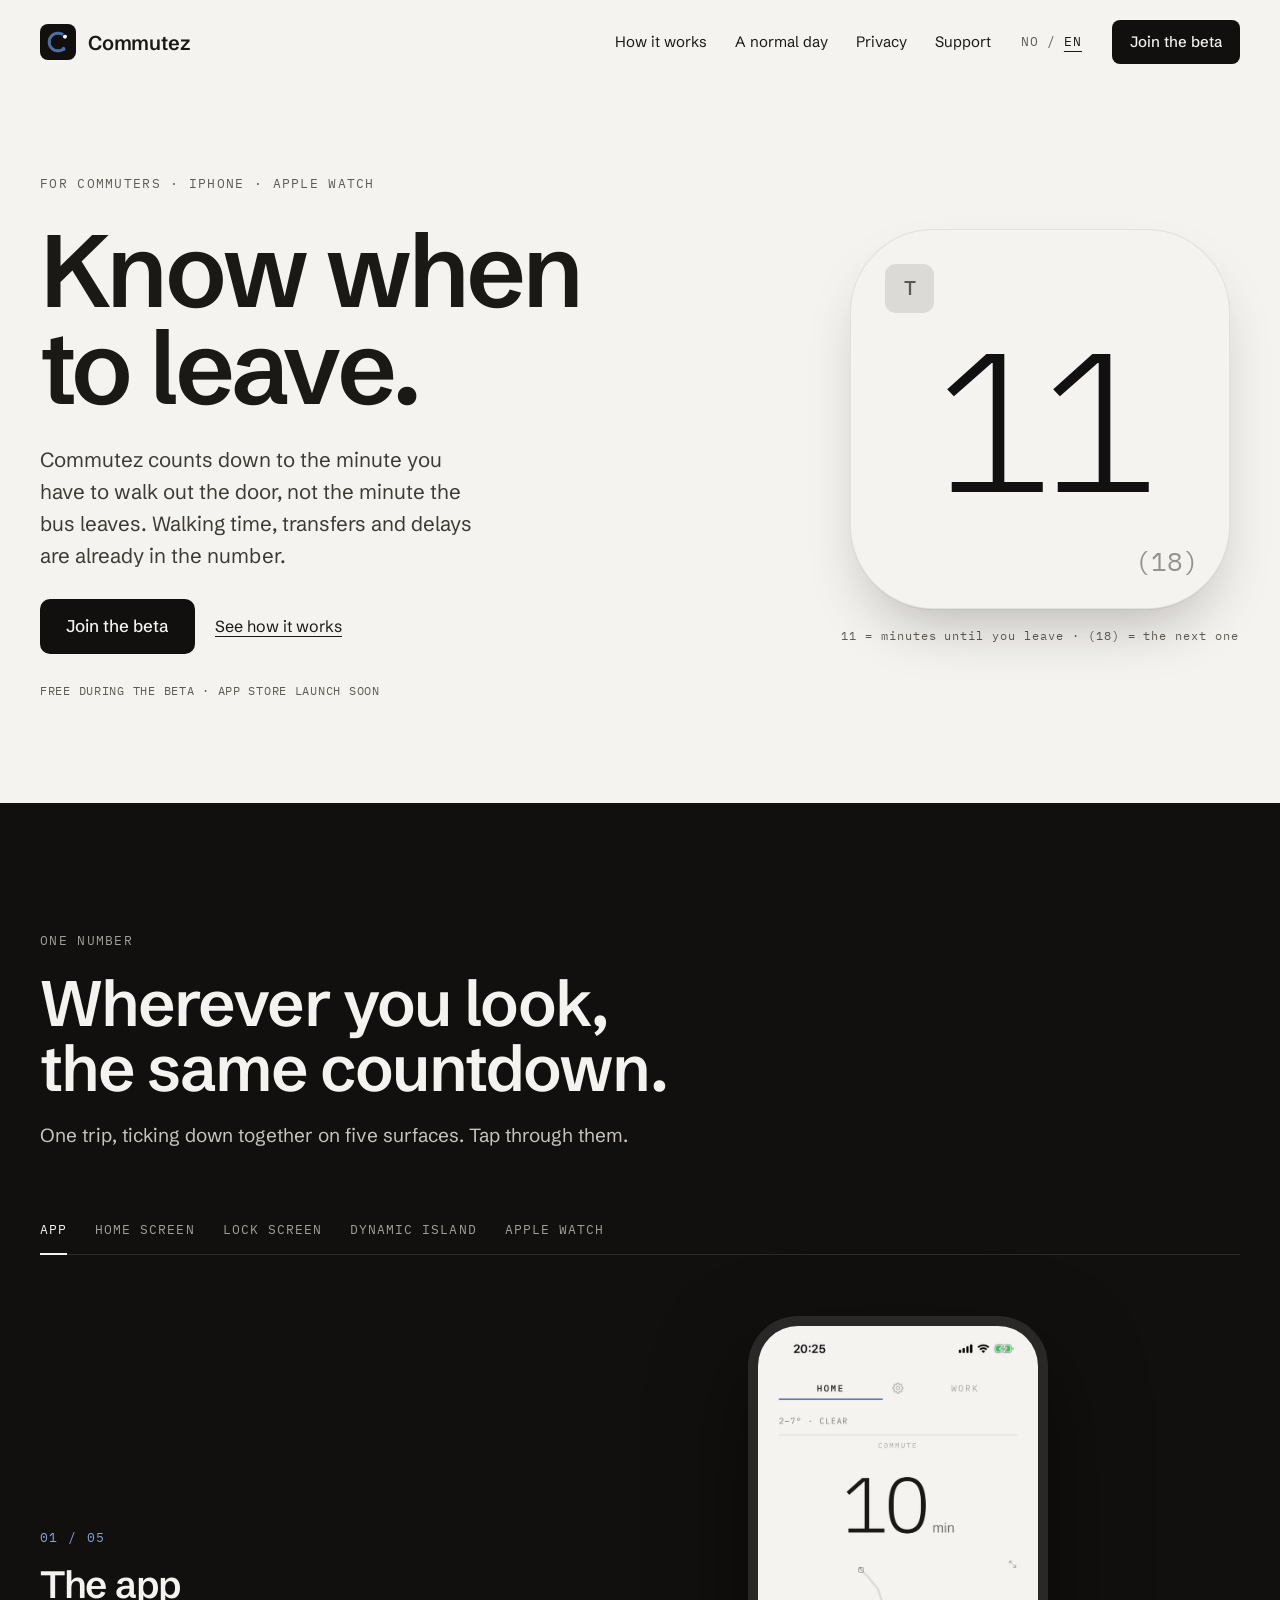
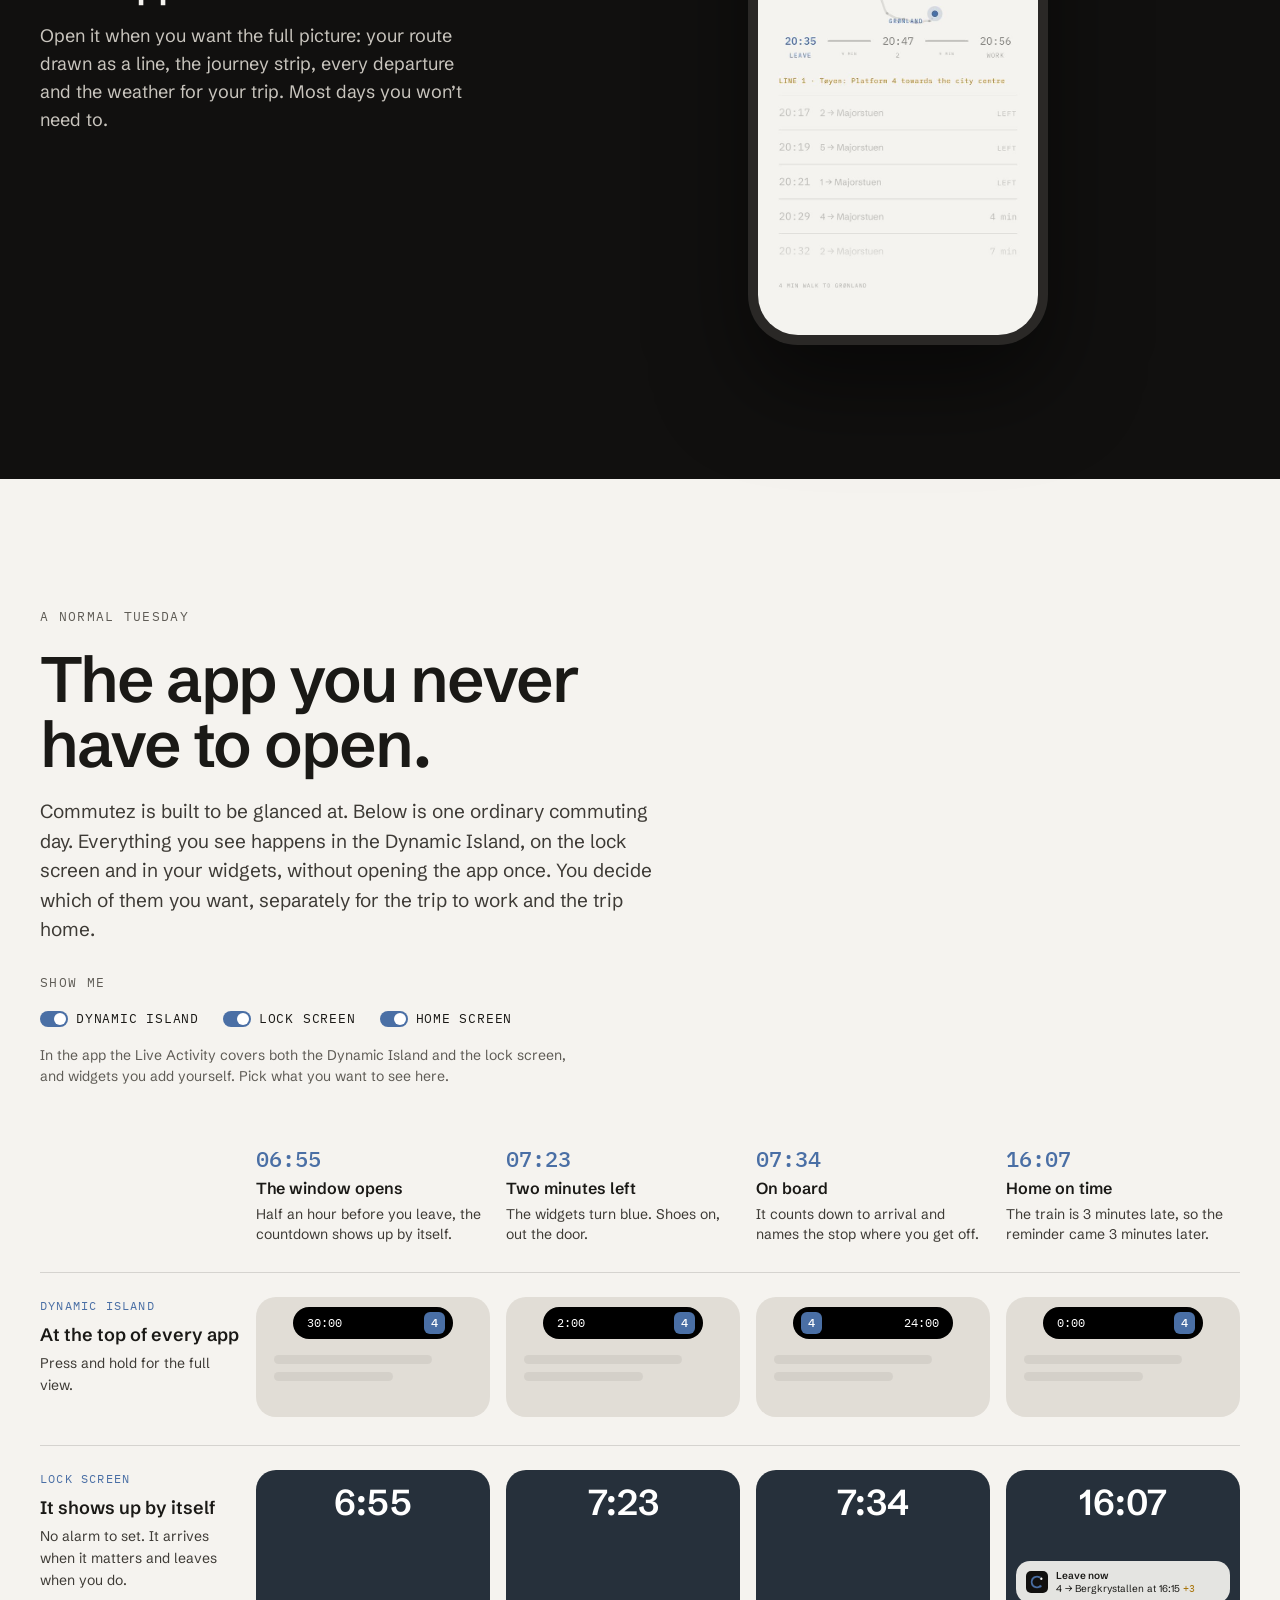
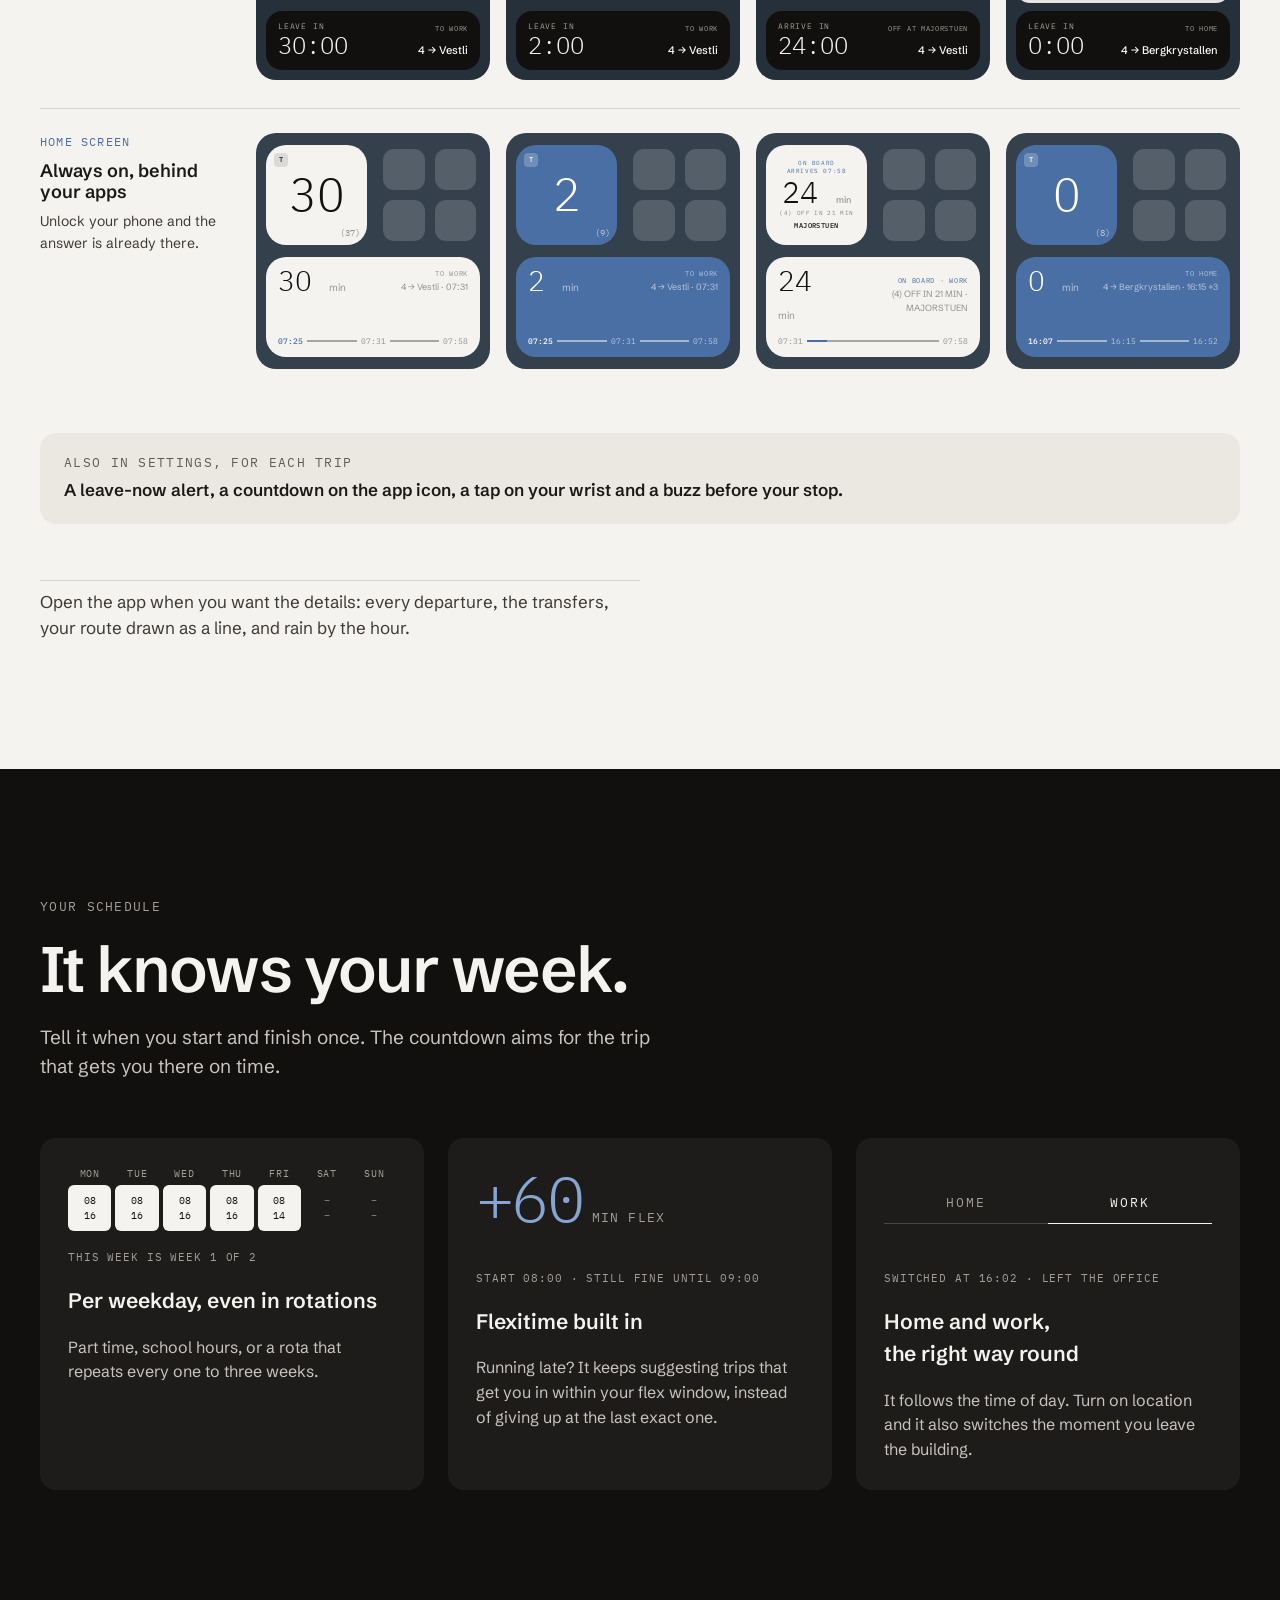
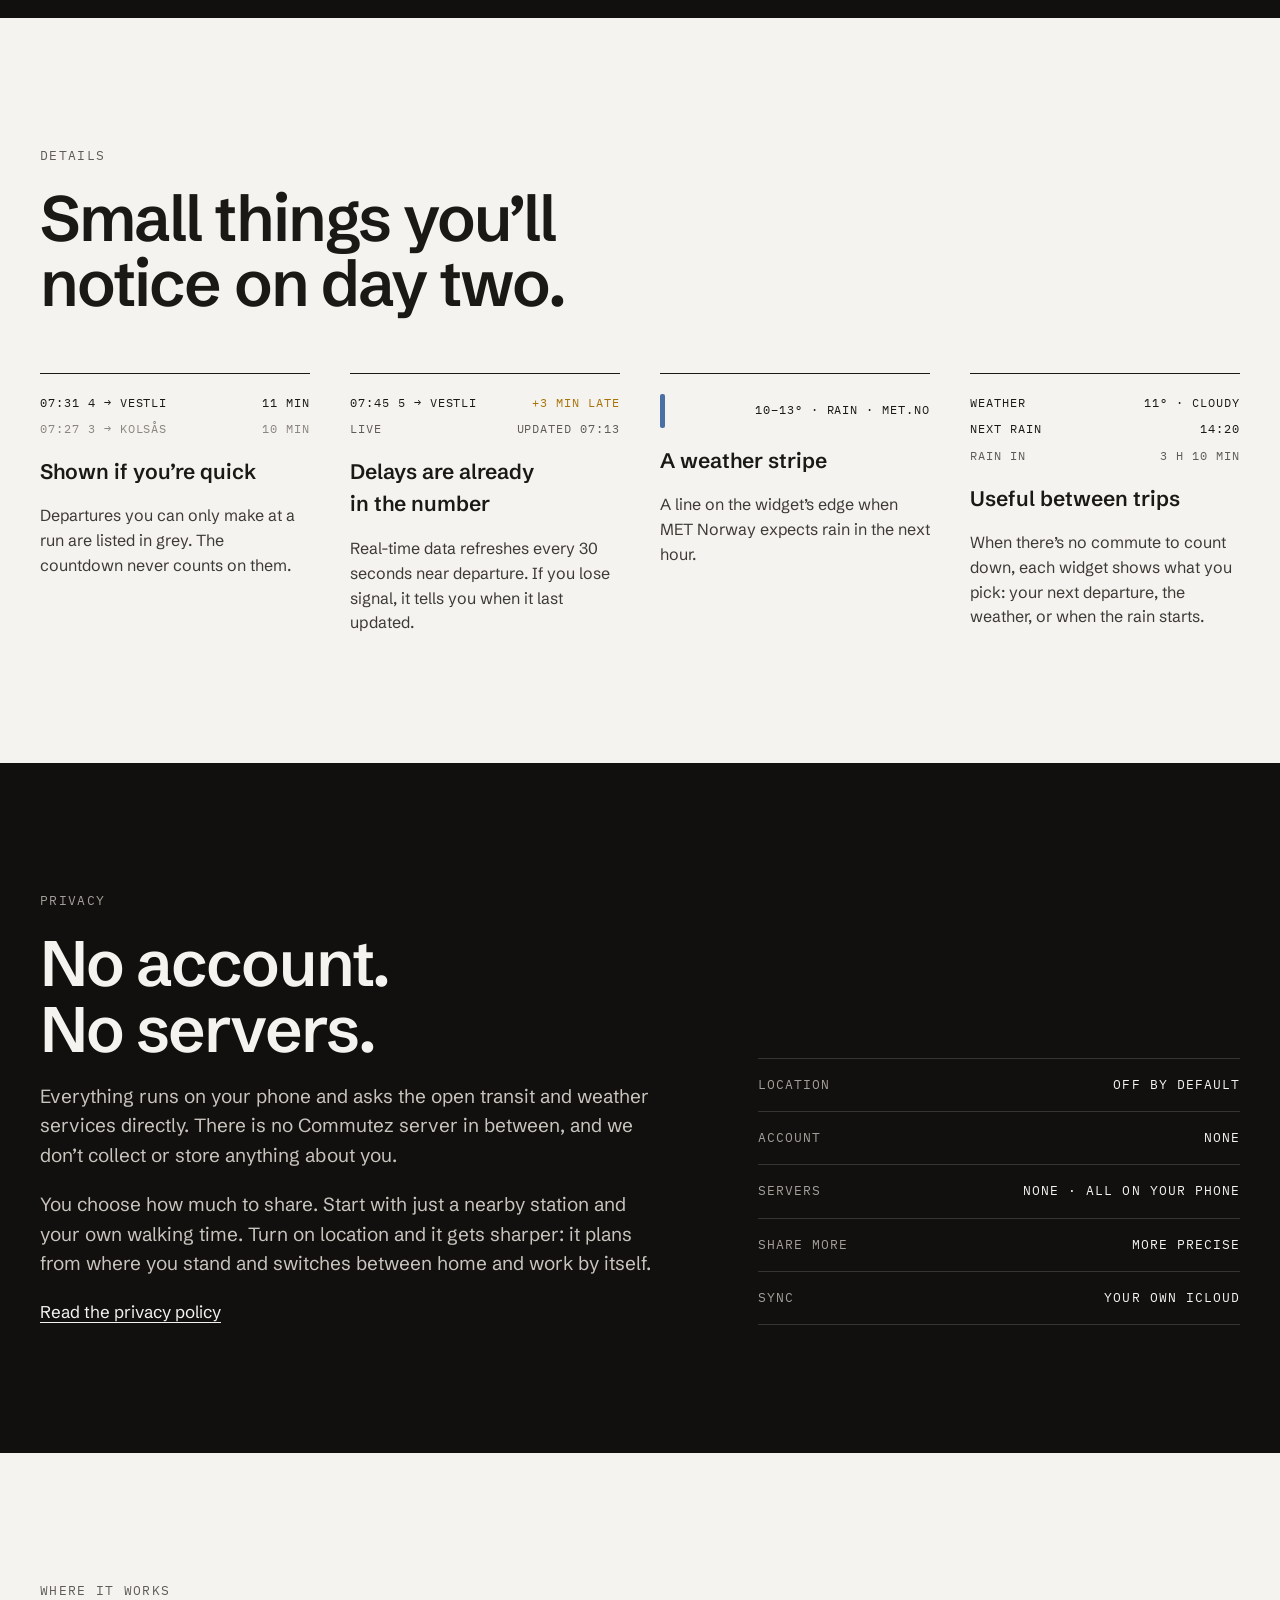
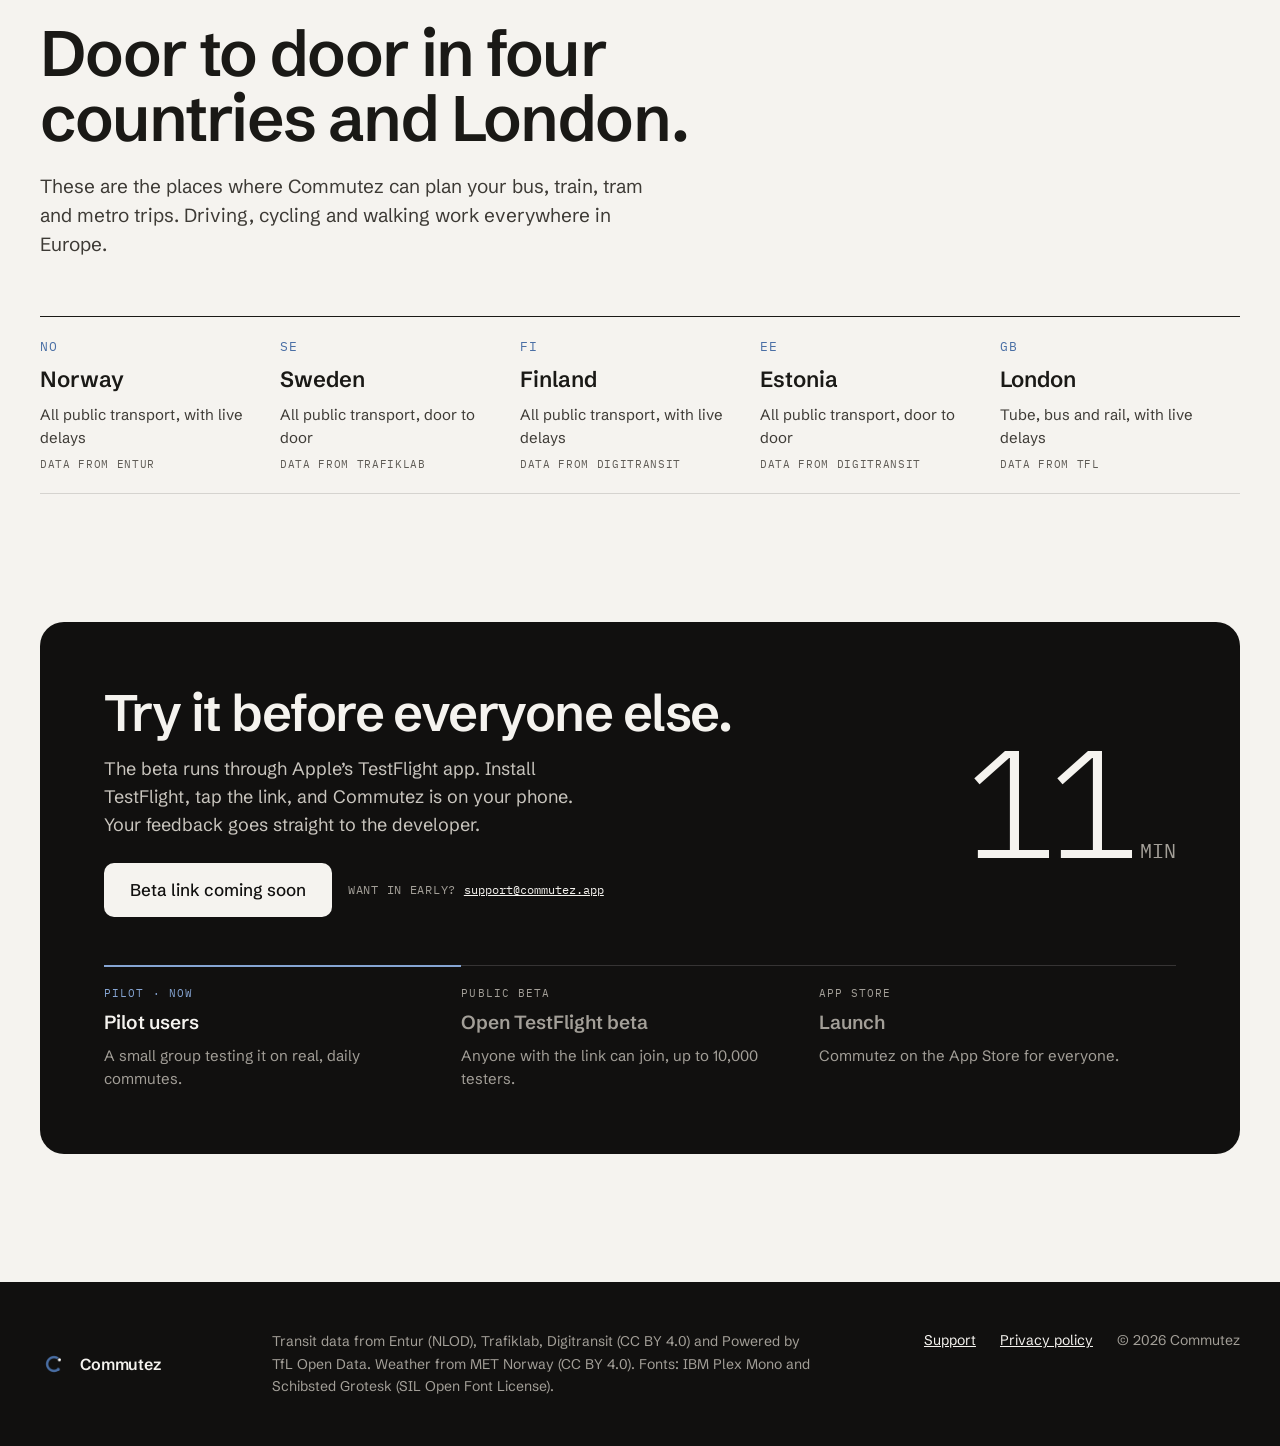
==== index.html @ 70ad3870 "Phone: chapters 4-8 one screen each; steady 'One number' heading 'One number' and 'A normal Tuesday'" ====
<!doctype html>
<html lang="en">
<head>
  <meta charset="utf-8">
  <meta name="viewport" content="width=device-width, initial-scale=1, viewport-fit=cover">
  <title>Commutez — know when to leave</title>
  <meta name="description" content="Commutez counts down to the minute you have to walk out the door, not the minute the bus leaves. Widgets, Live Activities and Apple Watch, mostly without opening the app.">
  <link rel="canonical" href="https://commutez.app/">
  <link rel="alternate" hreflang="en" href="https://commutez.app/">
  <link rel="alternate" hreflang="nb" href="https://commutez.app/no/">
  <link rel="alternate" hreflang="x-default" href="https://commutez.app/">
  <link rel="icon" href="/assets/favicon.png">
  <link rel="apple-touch-icon" href="/assets/apple-touch-icon.png">
  <meta property="og:title" content="Commutez">
  <meta property="og:description" content="Know when to leave. A door-to-door commute countdown for iPhone and Apple Watch.">
  <meta property="og:image" content="https://commutez.app/assets/og-image.png">
  <meta property="og:url" content="https://commutez.app/">
  <meta name="theme-color" content="#f5f3ef">
  <link rel="preload" href="/assets/fonts/IBMPlexMono-Light.ttf" as="font" type="font/ttf" crossorigin>
  <link rel="preload" href="/assets/fonts/SchibstedGrotesk.ttf" as="font" type="font/ttf" crossorigin>
  <link rel="stylesheet" href="/assets/home.css?v=11">
</head>
<body>

<header class="top">
  <div class="row">
    <a class="brand" href="/"><img src="/assets/icon-256.png" alt="">Commutez</a>
    <nav class="nav" aria-label="Main">
      <a class="hide-sm" href="#how">How it works</a>
      <a class="hide-sm" href="#day">A normal day</a>
      <a href="#privacy">Privacy</a>
      <a href="/support/">Support</a>
      <span class="lang" aria-label="Language"><a href="/no/" lang="nb" hreflang="nb">NO</a><span aria-hidden="true">/</span><a href="/" aria-current="page" lang="en">EN</a></span>
      <a class="btn small" href="#get">Join the beta</a>
    </nav>
  </div>
</header>

<main>

<!-- ============ HERO ============ -->
<section class="hero" id="top">
  <div class="inner">
    <div class="hero-copy">
      <p class="eyebrow">For commuters · iPhone · Apple Watch</p>
      <h1>Know when to leave.</h1>
      <p class="lede"><span class="t-long">Commutez counts down to the minute you have to walk out the door, not the minute the bus leaves. Walking time, transfers and delays are already in the number.</span><span class="t-short">Counts down to when you must walk out the door. Walking, transfers and delays included.</span></p>
      <div class="cta-row">
        <a class="btn" href="#get">Join the beta</a>
        <a class="link" href="#how">See how it works</a>
      </div>
      <p class="note">Free during the beta · App Store launch soon</p>
    </div>
    <div class="hero-tile">
      <div class="tile" role="img" aria-label="Commutez widget counting down the minutes until you must leave">
        <span class="box">T</span>
        <span class="num" data-min>12</span>
        <span class="next">(<span data-next>19</span>)</span>
      </div>
      <p class="legend" data-legend>12 = minutes until you leave · (19) = the next one</p>
    </div>
  </div>
</section>

<!-- ============ ONE NUMBER ============ -->
<section class="band dark" id="how">
  <div class="inner">
    <div class="intro">
      <p class="eyebrow">One number</p>
      <h2 class="h2"><span class="t-long">Wherever you look, the same countdown.</span><span class="t-short">Same countdown, everywhere.</span></h2>
      <p class="lede hide-phone">One trip, ticking down together on five surfaces. Tap through them.</p>
    </div>

    <div class="tabs" role="tablist" aria-label="Choose a surface">
      <button role="tab" id="tab-app" aria-controls="p-app" aria-selected="true">App</button>
      <button role="tab" id="tab-home" aria-controls="p-home" aria-selected="false" tabindex="-1">Home Screen</button>
      <button role="tab" id="tab-lock" aria-controls="p-lock" aria-selected="false" tabindex="-1">Lock Screen</button>
      <button role="tab" id="tab-island" aria-controls="p-island" aria-selected="false" tabindex="-1">Dynamic Island</button>
      <button role="tab" id="tab-watch" aria-controls="p-watch" aria-selected="false" tabindex="-1">Apple Watch</button>
    </div>

    <!-- App -->
    <div class="surface panel" id="p-app" role="tabpanel" aria-labelledby="tab-app">
      <div class="surface-copy">
        <p class="step">01 / 05</p>
        <h3>The app</h3>
        <p><span class="t-long">Open it when you want the full picture: your route drawn as a line, the journey strip, every departure and the weather for your trip. Most days you won’t need to.</span><span class="t-short">The full picture when you want it: route, every departure, weather.</span></p>
      </div>
      <div class="stage">
        <div class="phone"><div class="screen">
          <img src="/assets/screens/app-calm.jpg" width="660" height="1435" alt="Commutez app: 10 min until you leave, route from Grønland to Majorstuen, leave 20:35, line 2 at 20:47, at work 20:56">
          <img class="urgent-shot" src="/assets/screens/app-urgent.jpg" width="660" height="1435" alt="" aria-hidden="true">
        </div></div>
      </div>
    </div>

    <!-- Home Screen -->
    <div class="surface panel" id="p-home" role="tabpanel" aria-labelledby="tab-home" hidden>
      <div class="surface-copy">
        <p class="step">02 / 05</p>
        <h3>Home Screen widgets</h3>
        <p><span class="t-long">Three sizes. The small tile is just the number. The wide and large ones add the journey strip: when to leave, when the ride goes and when you’re there. At two minutes they turn blue.</span><span class="t-short">Widgets in three sizes. At two minutes they turn blue.</span></p>
      </div>
      <div class="stage">
        <div class="shot-stack">
          <div class="shot-card">
            <span class="label">HOME SCREEN · WIDE WIDGET</span>
            <div class="img-wrap widget">
              <img src="/assets/screens/widget-calm.jpg" width="1044" height="490" alt="Wide widget: 4 min, to Majorstuen on line 2 at 20:47, leave 20:35, at work 20:56">
              <img class="urgent-shot" src="/assets/screens/widget-urgent.jpg" width="1044" height="490" alt="" aria-hidden="true">
            </div>
          </div>
          <p class="caption-dark">Real screenshots from the app, with live public transport data.</p>
        </div>
      </div>
    </div>

    <!-- Lock Screen -->
    <div class="surface panel" id="p-lock" role="tabpanel" aria-labelledby="tab-lock" hidden>
      <div class="surface-copy">
        <p class="step">03 / 05</p>
        <h3>Lock Screen and Live Activity</h3>
        <p><span class="t-long">When it’s time to think about leaving, the countdown appears on the lock screen by itself and ticks by the second. No alarm to set.</span><span class="t-short">Shows up by itself and ticks by the second.</span></p>
      </div>
      <div class="stage">
        <div class="shot-stack">
          <div class="shot-card lock">
            <span class="label">LOCK SCREEN · LIVE ACTIVITY</span>
            <div class="img-wrap la">
              <img src="/assets/screens/live-activity.jpg" width="1116" height="304" alt="Live Activity on the lock screen: leave in 5:29, to work, line 2 to Majorstuen, departs 20:47">
            </div>
          </div>
          <p class="caption-dark">Real screenshot from the app, with live public transport data.</p>
        </div>
      </div>
    </div>

    <!-- Dynamic Island -->
    <div class="surface panel" id="p-island" role="tabpanel" aria-labelledby="tab-island" hidden>
      <div class="surface-copy">
        <p class="step">04 / 05</p>
        <h3>Dynamic Island</h3>
        <p><span class="t-long">Time to leave on the left, your line on the right. Once you’re on board the sides swap and it counts down to arrival. Press and hold for the full view.</span><span class="t-short">Time to leave on the left. On board, it counts to arrival.</span></p>
      </div>
      <div class="stage">
        <div class="island-demo" role="img" aria-label="Dynamic Island showing the countdown, expanded and compact"><div class="screen">
          <div class="island-x">
            <div class="row">
              <div><span class="cap">Leave in</span><span class="big" data-mmss>12:00</span></div>
              <div style="text-align:right"><span class="cap">To work</span><span class="ride">2 → Majorstuen</span></div>
            </div>
            <span class="line">Departs 20:47 · 9 min walk · arrives 20:56</span>
          </div>
          <div class="pills">
            <span class="cap">Compact</span>
            <span class="pill"><span data-mmss>12:00</span><span class="badge">2</span></span>
            <span class="cap" style="margin-top:10px">On board</span>
            <span class="pill flip"><span class="badge">2</span><span>9:00</span></span>
          </div>
          <div class="ghost-lines" aria-hidden="true"><span style="width:70%"></span><span style="width:90%"></span><span style="width:55%"></span></div>
        </div></div>
      </div>
    </div>

    <!-- Apple Watch -->
    <div class="surface panel" id="p-watch" role="tabpanel" aria-labelledby="tab-watch" hidden>
      <div class="surface-copy">
        <p class="step">05 / 05</p>
        <h3>Apple Watch</h3>
        <p><span class="t-long">Its own watch app, Smart Stack widgets and complications. The watch plans trips by itself, so it works without your phone.</span><span class="t-short">Its own app. Works without your phone.</span></p>
      </div>
      <div class="stage">
        <div class="watch" role="img" aria-label="Apple Watch showing minutes until you leave">
          <div class="case"><div class="face">
            <span class="cap">Leave in</span>
            <span class="big" data-min>12</span>
            <span style="font-size:13px;font-weight:500">2 → Majorstuen</span>
            <span class="mono" style="font-size:10px;color:var(--muted-dark)">20:47 · 9 MIN WALK</span>
          </div></div>
          <span class="crown"></span>
        </div>
      </div>
    </div>
  </div>
</section>

<!-- ============ A NORMAL DAY ============ -->
<section class="band" id="day">
  <div class="inner">
    <div class="intro">
      <p class="eyebrow">A normal Tuesday</p>
      <h2 class="h2">The app you never have to open.</h2>
      <p class="lede"><span class="t-long">Commutez is built to be glanced at. Below is one ordinary commuting day. Everything you see happens in the Dynamic Island, on the lock screen and in your widgets, without opening the app once. You decide which of them you want, separately for the trip to work and the trip home.</span><span class="t-short">One ordinary commuting day, on the Dynamic Island, the lock screen and your widgets. The app stays closed.</span></p>
      <div class="day-filter" role="group" aria-label="Surfaces to show">
        <span class="eyebrow">Show me</span>
        <button type="button" class="toggle" aria-pressed="true" data-surface="island"><span class="switch" aria-hidden="true"></span>Dynamic Island</button>
        <button type="button" class="toggle" aria-pressed="true" data-surface="lock"><span class="switch" aria-hidden="true"></span>Lock Screen</button>
        <button type="button" class="toggle" aria-pressed="true" data-surface="home"><span class="switch" aria-hidden="true"></span>Home Screen</button>
        <p class="filter-note"><span class="t-long">In the app the Live Activity covers both the Dynamic Island and the lock screen, and widgets you add yourself. Pick what you want to see here.</span><span class="t-short">Pick what you want to see. In the app, one switch covers the Dynamic Island and lock screen.</span></p>
      </div>
    </div>

    <!-- Desktop: a grid, times across and surfaces down.
         Phone: each surface is its own block and its four moments stack, so
         you scroll through the whole day once per surface. The small
         captions on each moment only show on a phone. -->
    <div class="day-scroll">
      <div class="day">
        <div class="day-row head">
          <div></div>
          <div class="col-head"><span class="t">06:55</span><strong>The window opens</strong><span>Half an hour before you leave, the countdown shows up by itself.</span></div>
          <div class="col-head"><span class="t">07:23</span><strong>Two minutes left</strong><span>The widgets turn blue. Shoes on, out the door.</span></div>
          <div class="col-head"><span class="t">07:34</span><strong>On board</strong><span>It counts down to arrival and names the stop where you get off.</span></div>
          <div class="col-head"><span class="t">16:07</span><strong>Home on time</strong><span>The train is 3 minutes late, so the reminder came 3 minutes later.</span></div>
        </div>

        <div class="day-row" data-surface="island">
          <div class="day-pin">
            <div class="row-head"><span class="cap">Dynamic Island</span><strong>At the top of every app</strong><span>Press and hold for the full view.</span></div>
            <figure class="moment is-active"><figcaption><b>06:55</b> The window opens</figcaption>
              <div class="cell isl"><span class="pill"><span>30:00</span><span class="badge">4</span></span><div class="ghost-lines"><span style="width:80%"></span><span style="width:60%"></span></div></div></figure>
            <figure class="moment"><figcaption><b>07:23</b> Two minutes left</figcaption>
              <div class="cell isl"><span class="pill"><span>2:00</span><span class="badge">4</span></span><div class="ghost-lines"><span style="width:80%"></span><span style="width:60%"></span></div></div></figure>
            <figure class="moment"><figcaption><b>07:34</b> On board: the sides swap</figcaption>
              <div class="cell isl"><span class="pill flip"><span class="badge">4</span><span>24:00</span></span><div class="ghost-lines"><span style="width:80%"></span><span style="width:60%"></span></div></div></figure>
            <figure class="moment"><figcaption><b>16:07</b> Home on time</figcaption>
              <div class="cell isl"><span class="pill"><span>0:00</span><span class="badge">4</span></span><div class="ghost-lines"><span style="width:80%"></span><span style="width:60%"></span></div></div></figure>
          </div>
        </div>

        <div class="day-row" data-surface="lock">
          <div class="day-pin">
            <div class="row-head"><span class="cap">Lock Screen</span><strong>It shows up by itself</strong><span>No alarm to set. It arrives when it matters and leaves when you do.</span></div>
            <figure class="moment is-active"><figcaption><b>06:55</b> Half an hour before you leave</figcaption>
              <div class="cell lock"><span class="clock">6:55</span><span class="grow"></span>
                <div class="la-mini"><div><span class="cap">Leave in</span><span class="big">30:00</span></div><div class="right"><span class="cap">To work</span><b>4 → Vestli</b></div></div></div></figure>
            <figure class="moment"><figcaption><b>07:23</b> Two minutes left</figcaption>
              <div class="cell lock"><span class="clock">7:23</span><span class="grow"></span>
                <div class="la-mini"><div><span class="cap">Leave in</span><span class="big">2:00</span></div><div class="right"><span class="cap">To work</span><b>4 → Vestli</b></div></div></div></figure>
            <figure class="moment"><figcaption><b>07:34</b> On board: counting to arrival</figcaption>
              <div class="cell lock"><span class="clock">7:34</span><span class="grow"></span>
                <div class="la-mini"><div><span class="cap">Arrive in</span><span class="big">24:00</span></div><div class="right"><span class="cap">Off at Majorstuen</span><b>4 → Vestli</b></div></div></div></figure>
            <figure class="moment"><figcaption><b>16:07</b> The train is late, so the reminder waited</figcaption>
              <div class="cell lock"><span class="clock">16:07</span><span class="grow"></span>
                <div class="notif"><img src="/assets/icon-256.png" alt=""><div><strong>Leave now</strong>4 → Bergkrystallen at 16:15 <span class="late">+3</span></div></div>
                <div class="la-mini"><div><span class="cap">Leave in</span><span class="big">0:00</span></div><div class="right"><span class="cap">To home</span><b>4 → Bergkrystallen</b></div></div></div></figure>
          </div>
        </div>

        <div class="day-row" data-surface="home">
          <div class="day-pin">
            <div class="row-head"><span class="cap">Home Screen</span><strong>Always on, behind your apps</strong><span>Unlock your phone and the answer is already there.</span></div>
            <figure class="moment is-active"><figcaption><b>06:55</b> 30 minutes to go</figcaption>
              <div class="cell home">
                <div class="w sq"><span class="box">T</span><span class="n">30</span><span class="nx">(37)</span></div>
                <div class="icons" aria-hidden="true"><span></span><span></span><span></span><span></span></div>
                <div class="w wide"><div class="top-row"><span class="n">30 <small>min</small></span><span class="meta"><span class="cap">To work</span><span>4 → Vestli · 07:31</span></span></div>
                  <div class="strip"><b>07:25</b><i></i><span>07:31</span><i></i><span>07:58</span></div></div>
              </div></figure>
            <figure class="moment"><figcaption><b>07:23</b> Blue means go</figcaption>
              <div class="cell home">
                <div class="w sq hot"><span class="box">T</span><span class="n">2</span><span class="nx">(9)</span></div>
                <div class="icons" aria-hidden="true"><span></span><span></span><span></span><span></span></div>
                <div class="w wide hot"><div class="top-row"><span class="n">2 <small>min</small></span><span class="meta"><span class="cap">To work</span><span>4 → Vestli · 07:31</span></span></div>
                  <div class="strip"><b>07:25</b><i></i><span>07:31</span><i></i><span>07:58</span></div></div>
              </div></figure>
            <figure class="moment"><figcaption><b>07:34</b> On board, with the stop to get off at</figcaption>
              <div class="cell home">
                <div class="w board"><span class="ph">ON BOARD<br>ARRIVES 07:58</span><span class="n">24 <small>min</small></span><span class="bd">(4) OFF IN 21 MIN</span><span class="stop">MAJORSTUEN</span></div>
                <div class="icons" aria-hidden="true"><span></span><span></span><span></span><span></span></div>
                <div class="w wide"><div class="top-row"><span class="n">24 <small>min</small></span><span class="meta"><span class="cap ph">On board · work</span><span>(4) OFF IN 21 MIN · MAJORSTUEN</span></span></div>
                  <div class="strip"><span>07:31</span><i class="fill"></i><span>07:58</span></div></div>
              </div></figure>
            <figure class="moment"><figcaption><b>16:07</b> Time to head home</figcaption>
              <div class="cell home">
                <div class="w sq hot"><span class="box">T</span><span class="n">0</span><span class="nx">(8)</span></div>
                <div class="icons" aria-hidden="true"><span></span><span></span><span></span><span></span></div>
                <div class="w wide hot"><div class="top-row"><span class="n">0 <small>min</small></span><span class="meta"><span class="cap">To home</span><span>4 → Bergkrystallen · 16:15 +3</span></span></div>
                  <div class="strip"><b>16:07</b><i></i><span>16:15</span><i></i><span>16:52</span></div></div>
              </div></figure>
          </div>
        </div>
      </div>
    </div>
    <div class="day-end">
    <div class="choices">
      <div class="lead"><span class="eyebrow">Also in settings, for each trip</span><strong>A leave-now alert, a countdown on the app icon, a tap on your wrist and a buzz before your stop.</strong></div>
    </div>

    <p class="closing"><span class="t-long">Open the app when you want the details: every departure, the transfers, your route drawn as a line, and rain by the hour.</span><span class="t-short">Open the app for the details: every departure, transfers, your route and rain by the hour.</span></p>
    </div>
  </div>
</section>

<!-- ============ YOUR WEEK ============ -->
<section class="band dark">
  <div class="inner">
    <div class="intro">
      <p class="eyebrow">Your schedule</p>
      <h2 class="h2">It knows your week.</h2>
      <p class="lede">Tell it when you start and finish once. The countdown aims for the trip that gets you there on time.</p>
    </div>
    <div class="cards">
      <div class="card">
        <div class="weekgrid" aria-label="Example schedule: Monday to Thursday 08 to 16, Friday 08 to 14, weekend off">
          <div><span>MON</span><span>08<br>16</span></div>
          <div><span>TUE</span><span>08<br>16</span></div>
          <div><span>WED</span><span>08<br>16</span></div>
          <div><span>THU</span><span>08<br>16</span></div>
          <div><span>FRI</span><span>08<br>14</span></div>
          <div class="off"><span>SAT</span><span>–<br>–</span></div>
          <div class="off"><span>SUN</span><span>–<br>–</span></div>
        </div>
        <p class="meta">THIS WEEK IS WEEK 1 OF 2</p>
        <h3>Per weekday, even in rotations</h3>
        <p>Part time, school hours, or a rota that repeats every one to three weeks.</p>
      </div>
      <div class="card">
        <div class="flex"><span class="n">+60</span><span class="u">MIN FLEX</span></div>
        <p class="meta">START 08:00 · STILL FINE UNTIL 09:00</p>
        <h3>Flexitime built in</h3>
        <p>Running late? It keeps suggesting trips that get you in within your flex window, instead of giving up at the last exact one.</p>
      </div>
      <div class="card">
        <div class="dir"><span>HOME</span><span class="on">WORK</span></div>
        <p class="meta">SWITCHED AT 16:02 · LEFT THE OFFICE</p>
        <h3>Home and work, the right way round</h3>
        <p>It follows the time of day. Turn on location and it also switches the moment you leave the building.</p>
      </div>
    </div>
  </div>
</section>

<!-- ============ DETAILS ============ -->
<section class="band">
  <div class="inner">
    <div class="intro">
      <p class="eyebrow">Details</p>
      <h2 class="h2">Small things you’ll notice on day two.</h2>
    </div>
    <div class="details">
      <div class="detail">
        <div class="rows"><div><span>07:31 4 → Vestli</span><span><span data-min>12</span> MIN</span></div><div class="grey"><span>07:27 3 → Kolsås</span><span><span data-run>11</span> MIN</span></div></div>
        <h3>Shown if you’re quick</h3>
        <p>Departures you can only make at a run are listed in grey. The countdown never counts on them.</p>
      </div>
      <div class="detail">
        <div class="rows"><div><span>07:45 5 → Vestli</span><span style="color:var(--amber)">+3 MIN LATE</span></div><div class="dim"><span>LIVE</span><span>UPDATED 07:13</span></div></div>
        <h3>Delays are already in the number</h3>
        <p>Real-time data refreshes every 30 seconds near departure. If you lose signal, it tells you when it last updated.</p>
      </div>
      <div class="detail">
        <div class="rows"><div class="stripe"><span>10–13° · RAIN · MET.NO</span></div></div>
        <h3>A weather stripe</h3>
        <p>A line on the widget’s edge when MET Norway expects rain in the next hour.</p>
      </div>
      <div class="detail">
        <div class="rows"><div><span>WEATHER</span><span>11° · CLOUDY</span></div><div><span>NEXT RAIN</span><span>14:20</span></div><div class="dim"><span>RAIN IN</span><span>3 H 10 MIN</span></div></div>
        <h3>Useful between trips</h3>
        <p>When there’s no commute to count down, each widget shows what you pick: your next departure, the weather, or when the rain starts.</p>
      </div>
    </div>
  </div>
</section>

<!-- ============ PRIVACY ============ -->
<section class="band dark" id="privacy">
  <div class="inner">
    <div class="split">
      <div>
        <p class="eyebrow">Privacy</p>
        <h2 class="h2">No account. No servers.</h2>
        <p class="lede"><span class="t-long">Everything runs on your phone and asks the open transit and weather services directly. There is no Commutez server in between, and we don’t collect or store anything about you.</span><span class="t-short">Everything runs on your phone, straight against open transit and weather data. No Commutez server, nothing stored about you. Share more, like your location, and it gets more precise.</span></p>
        <p class="lede hide-phone">You choose how much to share. Start with just a nearby station and your own walking time. Turn on location and it gets sharper: it plans from where you stand and switches between home and work by itself.</p>
        <p><a class="text-link" href="/privacy/">Read the privacy policy</a></p>
      </div>
      <div class="facts">
        <div><span>Location</span><span>Off by default</span></div>
        <div><span>Account</span><span>None</span></div>
        <div><span>Servers</span><span>None · all on your phone</span></div>
        <div><span>Share more</span><span>More precise</span></div>
        <div><span>Sync</span><span>Your own iCloud</span></div>
      </div>
    </div>
  </div>
</section>

<!-- ============ COUNTRIES ============ -->
<section class="band" id="countries">
  <div class="inner">
    <div class="intro">
      <p class="eyebrow">Where it works</p>
      <h2 class="h2">Door to door in four countries and London.</h2>
      <p class="lede">These are the places where Commutez can plan your bus, train, tram and metro trips. Driving, cycling and walking work everywhere in Europe.</p>
    </div>
    <div class="countries">
      <div><span class="code">NO</span><strong>Norway</strong><span>All public transport, with live delays</span><span class="src">Data from Entur</span></div>
      <div><span class="code">SE</span><strong>Sweden</strong><span>All public transport, door to door</span><span class="src">Data from Trafiklab</span></div>
      <div><span class="code">FI</span><strong>Finland</strong><span>All public transport, with live delays</span><span class="src">Data from Digitransit</span></div>
      <div><span class="code">EE</span><strong>Estonia</strong><span>All public transport, door to door</span><span class="src">Data from Digitransit</span></div>
      <div><span class="code">GB</span><strong>London</strong><span>Tube, bus and rail, with live delays</span><span class="src">Data from TfL</span></div>
    </div>
  </div>
</section>

<!-- ============ GET IT ============ -->
<section class="get" id="get">
  <div class="box">
    <div class="row">
      <div class="copy">
        <h2>Try it before everyone else.</h2>
        <p><span class="t-long">The beta runs through Apple’s TestFlight app. Install TestFlight, tap the link, and Commutez is on your phone. Your feedback goes straight to the developer.</span><span class="t-short">The beta runs through Apple’s TestFlight app. Your feedback goes straight to the developer.</span></p>
        <div class="actions">
          <!-- BETA LINK: replace this span with
               <a class="btn light" href="https://testflight.apple.com/join/XXXXXXXX">Join the beta on TestFlight</a>
               when the public TestFlight link exists. -->
          <span class="btn light" aria-disabled="true">Beta link coming soon</span>
          <span class="soon">Want in early? <a href="mailto:support@commutez.app" style="color:var(--paper)">support@commutez.app</a></span>
        </div>
      </div>
      <div class="count" aria-hidden="true"><span class="n" data-min>12</span><span class="u">MIN</span></div>
    </div>
    <div class="stages">
      <div class="now"><span class="cap">Pilot · now</span><strong>Pilot users</strong><span>A small group testing it on real, daily commutes.</span></div>
      <div><span class="cap">Public beta</span><strong>Open TestFlight beta</strong><span>Anyone with the link can join, up to 10,000 testers.</span></div>
      <div><span class="cap">App Store</span><strong>Launch</strong><span>Commutez on the App Store for everyone.</span></div>
    </div>
  </div>
</section>

</main>

<footer class="foot">
  <div class="row">
    <a class="brand" href="/"><img src="/assets/icon-256.png" alt="">Commutez</a>
    <p>Transit data from Entur (NLOD), Trafiklab, Digitransit (CC BY 4.0) and Powered by TfL Open Data. Weather from MET Norway (CC BY 4.0). Fonts: IBM Plex Mono and Schibsted Grotesk (SIL Open Font License).</p>
    <nav aria-label="Footer">
      <a href="/support/">Support</a>
      <a href="/privacy/">Privacy policy</a>
      <span>© 2026 Commutez</span>
    </nav>
  </div>
</footer>

<script src="/assets/home.js?v=11" defer></script>
</body>
</html>
---- assets/home.css ----
/* Commutez front page.
   Layout: full-width bands that alternate paper and near-black, each with a
   1200px inner column. Fonts and colours are the app's own (Palette.swift,
   Typography.swift); the page commits to that look in both OS themes. */

@font-face { font-family: "Plex Mono"; src: url("/assets/fonts/IBMPlexMono-Light.ttf") format("truetype"); font-weight: 300; font-display: swap; }
@font-face { font-family: "Plex Mono"; src: url("/assets/fonts/IBMPlexMono-Regular.ttf") format("truetype"); font-weight: 400; font-display: swap; }
@font-face { font-family: "Plex Mono"; src: url("/assets/fonts/IBMPlexMono-Medium.ttf") format("truetype"); font-weight: 500 700; font-display: swap; }
@font-face { font-family: "Schibsted Grotesk"; src: url("/assets/fonts/SchibstedGrotesk.ttf") format("truetype"); font-weight: 400 900; font-display: swap; }

:root {
  color-scheme: light;
  --paper: #f5f3ef;
  --paper-2: #ebe8e2;
  --ink: #11100f;
  --ink-2: #1a1916;
  --card-dark: #1d1c1a;
  --text-2: #3d3a35;
  --muted: #5f5c56;
  --muted-dark: #a39f98;
  --body-dark: #c9c5be;
  --hair: rgba(17, 16, 15, 0.14);
  --hair-dark: rgba(245, 243, 239, 0.16);
  --accent: #4a6fa5;
  --accent-on-dark: #86a5d3;
  --amber: #a8740a;
  --wall-home: #34404c;
  --wall-lock: #26303b;
  --island-bg: #e1ddd6;

  --mono: "Plex Mono", ui-monospace, "SF Mono", Menlo, monospace;
  --sans: "Schibsted Grotesk", -apple-system, BlinkMacSystemFont, "Helvetica Neue", Arial, sans-serif;
  --gutter: max(24px, env(safe-area-inset-left, 0px));
  --gutter-r: max(24px, env(safe-area-inset-right, 0px));
  --band: clamp(72px, 10vw, 140px);
}

* { box-sizing: border-box; }
html { scroll-behavior: smooth; -webkit-text-size-adjust: 100%; }
@media (prefers-reduced-motion: reduce) { html { scroll-behavior: auto; } }
body {
  margin: 0;
  background: var(--paper);
  color: var(--ink-2);
  font-family: var(--sans);
  font-size: 17px;
  line-height: 1.55;
  overflow-x: hidden;
  overflow-x: clip; /* clip, not hidden: keeps position: sticky working in Safari */
}
img { max-width: 100%; height: auto; display: block; }
a { color: inherit; }
a:hover { color: var(--accent); }
:focus-visible { outline: 2px solid var(--accent); outline-offset: 3px; border-radius: 4px; }
.mono { font-family: var(--mono); font-feature-settings: "ss04"; }
h1, h2, h3 { text-wrap: balance; margin: 0; }
p { margin: 0; }

/* ---------- bands ---------- */
.band { padding: var(--band) var(--gutter-r) var(--band) var(--gutter); }
.band.dark { background: var(--ink); color: var(--paper); }
.inner { max-width: 1200px; margin: 0 auto; display: flex; flex-direction: column; gap: 56px; }
.intro { display: flex; flex-direction: column; gap: 20px; max-width: 760px; }
.eyebrow { font-family: var(--mono); font-feature-settings: "ss04"; font-size: 13px; letter-spacing: 0.1em; color: var(--muted); text-transform: uppercase; }
.dark .eyebrow { color: var(--muted-dark); }
.h2 { font-size: clamp(38px, 5vw, 64px); line-height: 1.02; letter-spacing: -0.03em; font-weight: 600; }
.lede { font-size: 19px; color: var(--text-2); max-width: 52ch; }
.dark .lede { color: var(--body-dark); }

/* ---------- header ---------- */
.top { padding: 20px var(--gutter-r) 20px var(--gutter); }
.top .row { max-width: 1200px; margin: 0 auto; display: flex; align-items: center; justify-content: space-between; gap: 16px 24px; flex-wrap: wrap; }
.brand { display: flex; align-items: center; gap: 12px; text-decoration: none; font-weight: 600; font-size: 20px; letter-spacing: -0.01em; }
.brand img { width: 36px; height: 36px; border-radius: 8px; }
.nav { display: flex; align-items: center; gap: 8px 28px; flex-wrap: wrap; font-size: 15px; }
.nav a { text-decoration: none; }
.lang { display: inline-flex; align-items: center; gap: 6px; font-family: var(--mono); font-size: 13px; letter-spacing: .08em; color: var(--muted); }
.lang a { text-decoration: none; color: var(--muted); padding: 10px 2px; }
.lang a:hover { color: var(--accent); }
.lang a[aria-current="page"] { color: var(--ink-2); text-decoration: underline; text-underline-offset: 5px; }
.btn {
  display: inline-flex; align-items: center; min-height: 52px; padding: 14px 26px;
  border-radius: 10px; background: var(--ink); color: var(--paper);
  text-decoration: none; font-weight: 500; font-size: 17px;
}
.btn:hover { color: var(--paper); background: #2a2826; }
.btn.small { min-height: 44px; padding: 10px 18px; font-size: 15px; border-radius: 8px; }
.btn.light { background: var(--paper); color: var(--ink); }
.btn.light:hover { background: #fff; color: var(--ink); }

/* ---------- hero ---------- */
.hero { padding: clamp(40px, 7vw, 104px) var(--gutter-r) clamp(56px, 8vw, 120px) var(--gutter); }
.hero .inner { flex-direction: row; flex-wrap: wrap; align-items: center; gap: clamp(40px, 6vw, 96px); }
.hero-copy { flex: 1 1 480px; min-width: 0; display: flex; flex-direction: column; gap: 28px; }
.hero h1 { font-size: clamp(52px, 8vw, 104px); line-height: 0.95; letter-spacing: -0.035em; font-weight: 600; }
.hero .lede { font-size: clamp(18px, 1.6vw, 22px); max-width: 34ch; }
.cta-row { display: flex; flex-wrap: wrap; align-items: center; gap: 20px; }
.cta-row .link { font-size: 16px; text-underline-offset: 4px; }
.note { font-family: var(--mono); font-feature-settings: "ss04"; font-size: 12px; letter-spacing: 0.06em; color: var(--muted); text-transform: uppercase; }

.hero-tile { flex: 0 1 400px; min-width: 0; display: flex; flex-direction: column; align-items: center; gap: 18px; }
.tile {
  --tile-bg: var(--paper); --tile-fg: #111; --tile-dim: rgba(0,0,0,.4); --tile-box: rgba(0,0,0,.1); --tile-box-fg: rgba(0,0,0,.6);
  position: relative; width: 100%; max-width: 380px; aspect-ratio: 1; border-radius: 22%;
  background: var(--tile-bg); color: var(--tile-fg);
  border: 1px solid rgba(17,16,15,.08);
  box-shadow: 0 1px 0 rgba(17,16,15,.06), 0 30px 60px -20px rgba(17,16,15,.28);
  transition: background .4s ease, color .4s ease;
}
.is-urgent .tile { --tile-bg: var(--accent); --tile-fg: #fff; --tile-dim: rgba(255,255,255,.6); --tile-box: rgba(255,255,255,.22); --tile-box-fg: #fff; }
.tile .box { position: absolute; top: 9%; left: 9%; width: 13%; aspect-ratio: 1; border-radius: 22%; background: var(--tile-box); color: var(--tile-box-fg); display: flex; align-items: center; justify-content: center; font-family: var(--mono); font-weight: 500; font-size: clamp(14px, 1.6vw, 20px); }
.tile .num { position: absolute; inset: 0; display: flex; align-items: center; justify-content: center; font-family: var(--mono); font-feature-settings: "ss04"; font-weight: 300; font-size: clamp(120px, 15vw, 200px); letter-spacing: -0.06em; line-height: 1; font-variant-numeric: tabular-nums; }
.tile .next { position: absolute; right: 8%; bottom: 7%; font-family: var(--mono); font-size: clamp(18px, 2vw, 26px); color: var(--tile-dim); }
/* scale the tile's type with the tile itself where supported */
@supports (container-type: inline-size) {
  .tile { container-type: inline-size; }
  .tile .num { font-size: 52cqw; }
  .tile .next { font-size: 6.8cqw; }
  .tile .box { font-size: 5.2cqw; }
}
.legend { font-family: var(--mono); font-feature-settings: "ss04"; font-size: 12px; letter-spacing: 0.08em; color: var(--muted); text-align: center; }

/* ---------- one number: surface tabs ---------- */
.tabs { display: flex; flex-wrap: wrap; gap: 4px 28px; border-bottom: 1px solid rgba(245,243,239,.12); }
.tabs button {
  appearance: none; background: none; border: 0; border-bottom: 2px solid transparent; margin-bottom: -1px;
  padding: 12px 0; min-height: 48px; cursor: pointer; font: inherit; font-family: var(--mono);
  font-size: 13px; letter-spacing: 0.08em; color: var(--muted-dark); text-transform: uppercase;
}
.tabs button[aria-selected="true"] { color: var(--paper); border-bottom-color: var(--paper); }
.tabs button:hover { color: var(--paper); }
.surface { display: flex; flex-wrap: wrap; align-items: center; gap: clamp(40px, 6vw, 96px); }
.surface-copy { flex: 1 1 340px; min-width: 0; max-width: 440px; display: flex; flex-direction: column; gap: 16px; }
.surface-copy .step { font-family: var(--mono); font-size: 13px; letter-spacing: 0.1em; color: var(--accent-on-dark); }
.surface-copy h3 { font-size: clamp(28px, 3vw, 38px); line-height: 1.1; letter-spacing: -0.02em; font-weight: 600; }
.surface-copy p { font-size: 18px; color: var(--body-dark); }
.stage { flex: 1 1 520px; min-width: 0; min-height: 640px; display: flex; align-items: center; justify-content: center; }
.panel[hidden] { display: none !important; }

.phone { width: 300px; max-width: 100%; border-radius: 50px; background: #2a2826; padding: 10px; box-shadow: 0 40px 90px rgba(0,0,0,.5); }
.phone .screen { border-radius: 40px; overflow: hidden; aspect-ratio: 1206 / 2622; position: relative; }
.phone .screen img { width: 100%; height: 100%; object-fit: cover; }
.phone .screen .urgent-shot { position: absolute; inset: 0; opacity: 0; transition: opacity .4s ease; }
.is-urgent .phone .screen .urgent-shot { opacity: 1; }

.shot-stack { width: 100%; max-width: 480px; display: flex; flex-direction: column; gap: 18px; }
.shot-card { border-radius: 28px; padding: 18px; background: var(--wall-home); position: relative; }
.shot-card.lock { background: var(--wall-lock); }
.shot-card .label { font-family: var(--mono); font-size: 11px; letter-spacing: 0.1em; color: rgba(255,255,255,.7); margin-bottom: 12px; display: block; }
.shot-card .img-wrap { position: relative; }
.shot-card img { width: 100%; }
.shot-card .widget img { border-radius: 6.2% / 13.2%; }
.shot-card .widget .urgent-shot { position: absolute; inset: 0; opacity: 0; transition: opacity .4s ease; }
.is-urgent .shot-card .widget .urgent-shot { opacity: 1; }
.shot-card .la img { border-radius: 6.3% / 23%; }
.caption-dark { font-size: 14px; color: var(--muted-dark); text-align: center; }

/* Drawn surfaces (no screenshot): island and watch */
.island-demo { width: 300px; max-width: 100%; border-radius: 50px; background: #2a2826; padding: 10px; box-shadow: 0 40px 90px rgba(0,0,0,.5); }
.island-demo .screen { border-radius: 40px; background: #e9e6e0; padding: 10px; display: flex; flex-direction: column; gap: 22px; min-height: 600px; }
.island-x { border-radius: 34px; background: #000; color: var(--paper); padding: 16px 20px 14px; display: flex; flex-direction: column; gap: 10px; }
.island-x .row { display: flex; justify-content: space-between; align-items: flex-end; gap: 8px; }
.cap { font-family: var(--mono); font-size: 9px; letter-spacing: 0.1em; color: var(--muted-dark); text-transform: uppercase; display: block; }
.island-x .big { font-family: var(--mono); font-feature-settings: "ss04"; font-weight: 300; font-size: 30px; line-height: 1; font-variant-numeric: tabular-nums; }
/* Like the apps: the Live Activity and Dynamic Island keep their colours
   when it's time to go; the watch face turns blue. */
.watch .face { transition: background .4s ease; }
.is-urgent .watch .face { background: var(--accent); }
.is-urgent .watch .cap { color: rgba(255,255,255,.8); }
.island-x .ride { font-size: 13px; font-weight: 500; }
.island-x .line { font-family: var(--mono); font-size: 10px; color: var(--muted-dark); }
.pills { display: flex; flex-direction: column; align-items: center; gap: 10px; }
.pills .cap { color: var(--muted); font-size: 10px; }
.pill { width: 190px; height: 34px; border-radius: 17px; background: #000; color: #fff; display: flex; align-items: center; justify-content: space-between; padding: 0 8px 0 14px; font-family: var(--mono); font-size: 12px; font-variant-numeric: tabular-nums; }
.pill.flip { padding: 0 14px 0 8px; }
.badge { background: var(--accent); border-radius: 6px; padding: 2px 7px; font-weight: 500; }
.ghost-lines { display: flex; flex-direction: column; gap: 10px; padding: 8px 12px; opacity: .5; }
.ghost-lines span { height: 12px; border-radius: 6px; background: #c9c5be; }

.watch { display: flex; align-items: center; }
.watch .case { width: 224px; height: 268px; border-radius: 60px; background: #2a2826; padding: 12px; box-shadow: 0 40px 90px rgba(0,0,0,.5); }
.watch .face { height: 100%; border-radius: 48px; background: #000; color: var(--paper); display: flex; flex-direction: column; align-items: center; justify-content: center; gap: 2px; }
.watch .cap { color: var(--accent-on-dark); font-size: 10px; }
.watch .big { font-family: var(--mono); font-feature-settings: "ss04"; font-weight: 300; font-size: 88px; line-height: 1; letter-spacing: -0.06em; font-variant-numeric: tabular-nums; }
.watch .crown { width: 9px; height: 46px; border-radius: 0 5px 5px 0; background: #3a3734; }

/* ---------- a normal day: time × surface grid ---------- */
.day-scroll { overflow-x: auto; padding-bottom: 8px; }
.day { min-width: 1080px; display: flex; flex-direction: column; gap: 28px; }
.day-row { display: grid; grid-template-columns: 200px repeat(4, minmax(0, 1fr)); gap: 16px; align-items: start; }
.day-row + .day-row { padding-top: 24px; border-top: 1px solid var(--hair); }
.day-row.head { align-items: start; }
.col-head .t { font-family: var(--mono); font-size: 22px; font-weight: 500; color: var(--accent); line-height: 1; display: block; }
.col-head strong { display: block; font-size: 16px; font-weight: 600; margin-top: 6px; }
.col-head span { display: block; font-size: 14px; color: var(--text-2); line-height: 1.4; margin-top: 4px; }
.row-head .cap { color: var(--accent); font-size: 12px; }
.row-head strong { display: block; font-size: 18px; font-weight: 600; line-height: 1.2; margin-top: 8px; }
.row-head span:last-child { display: block; font-size: 14px; color: var(--text-2); margin-top: 8px; }

.moment { margin: 0; min-width: 0; }
.moment figcaption { display: none; }
.cell { border-radius: 20px; padding: 10px; }
.cell.isl { height: 120px; background: var(--island-bg); display: flex; flex-direction: column; align-items: center; gap: 16px; }
.cell.isl .pill { width: 160px; height: 32px; }
.cell.isl .ghost-lines { width: 100%; padding: 0 8px; gap: 8px; }
.cell.isl .ghost-lines span { height: 9px; border-radius: 5px; }
.cell.lock { height: 210px; background: var(--wall-lock); color: #fff; padding: 14px 10px 10px; display: flex; flex-direction: column; align-items: center; gap: 8px; }
.cell.lock .clock { font-size: 36px; font-weight: 600; line-height: 1; }
.cell.lock .grow { flex: 1; }
.notif { width: 100%; border-radius: 14px; background: rgba(245,243,239,.92); color: var(--ink-2); padding: 8px 10px; display: flex; gap: 8px; align-items: center; font-size: 10px; line-height: 1.3; }
.notif img { width: 22px; height: 22px; border-radius: 5px; flex: none; }
.notif strong { display: block; font-weight: 600; }
.late { color: var(--amber); font-family: var(--mono); }
.la-mini { width: 100%; border-radius: 16px; background: var(--ink); padding: 9px 12px; display: flex; justify-content: space-between; align-items: flex-end; gap: 8px; }
.la-mini .cap { font-size: 8px; }
.la-mini .big { font-family: var(--mono); font-feature-settings: "ss04"; font-weight: 300; font-size: 24px; line-height: 1; color: var(--paper); }
.la-mini .big.hot { color: var(--accent-on-dark); }
.la-mini .right { text-align: right; min-width: 0; }
.la-mini .right .cap { font-size: 7px; }
.la-mini .right b { font-size: 11px; font-weight: 500; color: #fff; }

.cell.home { height: 236px; background: var(--wall-home); padding: 12px 10px; display: grid; grid-template-columns: repeat(2, minmax(0, 1fr)); grid-template-rows: 100px 100px; gap: 12px; }
.w { border-radius: 20px; background: var(--paper); color: #111; --dim: rgba(0,0,0,.4); --faint: rgba(0,0,0,.32); --hi: var(--accent); --box: rgba(0,0,0,.1); }
.w.hot { background: var(--accent); color: #fff; --dim: rgba(255,255,255,.6); --faint: rgba(255,255,255,.5); --hi: #fff; --box: rgba(255,255,255,.22); }
.w.sq { position: relative; }
.w.sq .box { position: absolute; top: 8px; left: 8px; width: 14px; height: 14px; border-radius: 4px; background: var(--box); display: flex; align-items: center; justify-content: center; font-family: var(--mono); font-size: 7px; font-weight: 500; }
.w.sq .n { position: absolute; inset: 0; display: flex; align-items: center; justify-content: center; font-family: var(--mono); font-feature-settings: "ss04"; font-weight: 300; font-size: 46px; }
.w.sq .nx { position: absolute; right: 7px; bottom: 5px; font-family: var(--mono); font-size: 9px; color: var(--dim); }
.w.board { display: flex; flex-direction: column; align-items: center; justify-content: center; gap: 2px; text-align: center; font-family: var(--mono); }
.w.board .ph { font-size: 6px; letter-spacing: .1em; color: var(--accent); line-height: 1.4; }
.w.board .n { font-weight: 300; font-size: 30px; line-height: 1; }
.w.board .n small { font-family: var(--sans); font-size: 9px; font-weight: 500; color: var(--dim); }
.w.board .bd { font-size: 6px; letter-spacing: .06em; color: rgba(0,0,0,.45); }
.w.board .stop { font-size: 7px; font-weight: 500; letter-spacing: .06em; }
.icons { display: grid; grid-template-columns: repeat(2, minmax(0, 1fr)); gap: 10px; padding: 4px; }
.icons span { border-radius: 11px; background: rgba(255,255,255,.16); }
.w.wide { grid-column: span 2; padding: 10px 12px; display: flex; flex-direction: column; justify-content: space-between; }
.w.wide .top-row { display: flex; justify-content: space-between; align-items: center; gap: 6px; }
.w.wide .n { font-family: var(--mono); font-feature-settings: "ss04"; font-weight: 300; font-size: 28px; line-height: 1; }
.w.wide .n small { font-family: var(--sans); font-size: 10px; color: var(--dim); }
.w.wide .meta { display: flex; flex-direction: column; align-items: flex-end; text-align: right; }
.w.wide .meta .cap { font-size: 7px; color: var(--dim); }
.w.wide .meta span:last-child { font-size: 9px; color: var(--dim); }
.w.wide .meta .ph { color: var(--accent); }
.strip { display: flex; align-items: center; gap: 4px; font-family: var(--mono); font-size: 8px; color: var(--dim); }
.strip b { font-weight: 500; color: var(--hi); }
.strip i { flex: 1; height: 2px; background: var(--faint); position: relative; }
.strip i.fill::after { content: ""; position: absolute; left: 0; top: 0; bottom: 0; width: 15%; background: var(--accent); }

.choices { display: flex; flex-wrap: wrap; align-items: center; gap: 14px 28px; padding: 20px 24px; border-radius: 16px; background: var(--paper-2); }
.choices .lead { flex: 1 1 100%; display: flex; flex-direction: column; gap: 4px; }
.choices .lead strong { font-size: 17px; font-weight: 600; }
.toggle { display: inline-flex; align-items: center; gap: 8px; font-family: var(--mono); font-size: 12px; letter-spacing: .06em; color: var(--ink-2); text-transform: uppercase; }
.toggle.off { color: var(--muted); }
.switch { width: 28px; height: 16px; border-radius: 8px; background: var(--accent); position: relative; display: inline-block; }
.switch::after { content: ""; position: absolute; top: 2px; left: 14px; width: 12px; height: 12px; border-radius: 50%; background: #fff; }
.off .switch { background: #c9c5be; }
.off .switch::after { left: 2px; }
/* "Show me": pick which surfaces the day walks through */
.day-filter { display: flex; flex-wrap: wrap; align-items: center; gap: 4px 24px; margin-top: 8px; }
.day-filter .eyebrow { flex: 1 1 100%; }
button.toggle { appearance: none; background: none; border: 0; padding: 8px 0; min-height: 44px; cursor: pointer; font: inherit; font-family: var(--mono); font-size: 13px; letter-spacing: .06em; text-transform: uppercase; color: var(--ink-2); }
button.toggle:hover { color: var(--accent); }
.toggle[aria-pressed="false"] { color: var(--muted); }
.toggle[aria-pressed="false"] .switch { background: #c9c5be; }
.toggle[aria-pressed="false"] .switch::after { left: 2px; }
.switch::after { transition: left .2s ease; }
.filter-note { flex: 1 1 100%; font-size: 14px; color: var(--muted); max-width: 60ch; }
.day-row.is-off { display: none !important; }
.closing { font-size: 17px; color: var(--text-2); max-width: 60ch; padding-top: 8px; border-top: 1px solid var(--hair); }

/* ---------- week ---------- */
.cards { display: grid; grid-template-columns: repeat(auto-fit, minmax(280px, 1fr)); gap: 24px; }
.card { background: var(--card-dark); border-radius: 16px; padding: 28px; display: flex; flex-direction: column; gap: 18px; }
.card h3 { font-size: 21px; font-weight: 600; }
.card p { font-size: 16px; color: var(--body-dark); }
.card .meta { font-family: var(--mono); font-size: 11px; letter-spacing: .08em; color: var(--muted-dark); }
.weekgrid { display: grid; grid-template-columns: repeat(7, minmax(0, 1fr)); gap: 4px; font-family: var(--mono); font-size: 10px; text-align: center; }
.weekgrid div { display: flex; flex-direction: column; gap: 4px; }
.weekgrid span:first-child { color: var(--muted-dark); letter-spacing: .08em; }
.weekgrid span:last-child { background: var(--paper); color: var(--ink); border-radius: 6px; padding: 8px 0; line-height: 1.5; }
.weekgrid .off span:last-child { background: transparent; color: #7a766f; }
.flex { display: flex; align-items: baseline; gap: 10px; min-height: 86px; }
.flex .n { font-family: var(--mono); font-weight: 300; font-size: 64px; line-height: 1; letter-spacing: -.04em; color: var(--accent-on-dark); }
.flex .u { font-family: var(--mono); font-size: 13px; letter-spacing: .08em; color: var(--muted-dark); }
.dir { display: grid; grid-template-columns: repeat(2, minmax(0, 1fr)); font-family: var(--mono); font-size: 13px; letter-spacing: .14em; text-align: center; min-height: 86px; align-items: center; }
.dir span { padding-bottom: 10px; border-bottom: 1px solid #4a4743; color: var(--muted-dark); }
.dir span.on { border-bottom-color: var(--paper); color: var(--paper); }

/* ---------- details ---------- */
.details { display: grid; grid-template-columns: repeat(auto-fit, minmax(240px, 1fr)); gap: 48px 40px; }
.detail { display: flex; flex-direction: column; gap: 16px; border-top: 1px solid var(--ink-2); padding-top: 20px; }
.detail h3 { font-size: 21px; font-weight: 600; }
.detail p { font-size: 16px; color: var(--text-2); }
.rows { font-family: var(--mono); font-size: 12px; letter-spacing: .08em; display: flex; flex-direction: column; gap: 8px; text-transform: uppercase; }
.rows div { display: flex; justify-content: space-between; gap: 12px; }
.rows .grey { color: #8a867f; }
.rows .dim { color: var(--muted); }
.stripe { display: flex; align-items: center; gap: 10px; }
.stripe::before { content: ""; width: 5px; height: 34px; border-radius: 2px; background: var(--accent); }

/* ---------- privacy ---------- */
.split { display: flex; flex-wrap: wrap; gap: 56px; align-items: flex-end; }
.split > div:first-child { flex: 1 1 520px; min-width: 0; display: flex; flex-direction: column; gap: 20px; }
.facts { flex: 1 1 340px; min-width: 0; font-family: var(--mono); font-size: 13px; letter-spacing: .08em; text-transform: uppercase; }
.facts div { display: flex; justify-content: space-between; gap: 16px; padding: 16px 0; border-top: 1px solid var(--hair-dark); }
.facts div:last-child { border-bottom: 1px solid var(--hair-dark); }
.facts span:first-child { color: var(--muted-dark); }
.facts span:last-child { text-align: right; }
.dark .text-link { color: var(--paper); text-underline-offset: 4px; }
.dark .text-link:hover { color: var(--accent-on-dark); }

/* ---------- countries ---------- */
.countries { display: grid; grid-template-columns: repeat(auto-fit, minmax(200px, 1fr)); border-top: 1px solid var(--ink-2); }
.countries div { padding: 20px 20px 20px 0; border-bottom: 1px solid var(--hair); display: flex; flex-direction: column; gap: 6px; }
.countries .code { font-family: var(--mono); font-size: 13px; letter-spacing: .1em; color: var(--accent); }
.countries strong { font-size: 22px; font-weight: 600; }
.countries span:nth-child(3) { font-size: 15px; color: var(--text-2); }
.countries .src { font-family: var(--mono); font-size: 11px; letter-spacing: .06em; color: var(--muted); text-transform: uppercase; }

/* ---------- get it ---------- */
.get { padding: 0 var(--gutter-r) var(--band) var(--gutter); }
.get .box { max-width: 1200px; margin: 0 auto; background: var(--ink); color: var(--paper); border-radius: 24px; padding: clamp(32px, 5vw, 64px); display: flex; flex-direction: column; gap: 48px; }
.get .row { display: flex; flex-wrap: wrap; align-items: center; justify-content: space-between; gap: 40px; }
.get .copy { flex: 1 1 420px; min-width: 0; display: flex; flex-direction: column; gap: 16px; }
.get h2 { font-size: clamp(34px, 4vw, 52px); line-height: 1.05; letter-spacing: -.03em; font-weight: 600; }
.get p { font-size: 18px; color: var(--body-dark); max-width: 46ch; }
.get .actions { display: flex; flex-wrap: wrap; gap: 16px; align-items: center; margin-top: 8px; }
.get .soon { font-family: var(--mono); font-size: 12px; letter-spacing: .06em; color: var(--muted-dark); text-transform: uppercase; }
.get .soon a { text-transform: none; letter-spacing: 0; }
.get .count { display: flex; align-items: baseline; gap: 10px; font-family: var(--mono); font-feature-settings: "ss04"; }
.get .count .n { font-weight: 300; font-size: clamp(96px, 12vw, 168px); line-height: .9; letter-spacing: -.06em; font-variant-numeric: tabular-nums; }
.is-urgent .get .count .n { color: var(--accent-on-dark); }
.get .count .u { font-size: 20px; color: var(--muted-dark); }
.stages { display: grid; grid-template-columns: repeat(auto-fit, minmax(200px, 1fr)); border-top: 1px solid var(--hair-dark); }
.stages div { padding: 18px 20px 0 0; display: flex; flex-direction: column; gap: 6px; border-top: 2px solid transparent; margin-top: -1px; }
.stages div.done { border-top-color: var(--muted-dark); }
.stages div.now { border-top-color: var(--accent-on-dark); }
.stages .cap { font-size: 11px; color: var(--muted-dark); }
.stages .now .cap { color: var(--accent-on-dark); }
.stages strong { font-size: 19px; font-weight: 600; }
.stages div:not(.now):not(.done) strong { color: var(--muted-dark); }
.stages span:last-child { font-size: 15px; color: var(--muted-dark); }

/* ---------- footer ---------- */
.foot { background: var(--ink); color: var(--muted-dark); padding: 48px var(--gutter-r) 48px var(--gutter); font-size: 14px; }
.foot .row { max-width: 1200px; margin: 0 auto; display: flex; flex-wrap: wrap; justify-content: space-between; gap: 24px 32px; }
.foot .brand { color: var(--paper); font-size: 16px; }
.foot .brand img { width: 28px; height: 28px; border-radius: 6px; }
.foot p { max-width: 60ch; line-height: 1.6; }
.foot nav { display: flex; gap: 24px; flex-wrap: wrap; }
.foot nav a { color: var(--paper); }

@media (max-width: 640px) {
  .nav .hide-sm { display: none; }
  .stage { min-height: 0; }
}

/* ---------- phone: one screen per notch ----------
   Desktop ignores all of this. On a phone the page snaps hard, one screen
   at a time. Chapters with more than a screen of content are pinned stages
   that step in place: "One number" (5 surfaces) and "A normal Tuesday"
   (3 surfaces × 4 times). home.js adds the snap points and scroll room
   (.snap-pt, .step-track) and picks what each stage shows. */

/* Desktop: phone-only helpers stay out of the way. */
.day-pin, .day-end { display: contents; }
.day-steps, .step-track, .snap-pt, .t-short, .swipe-dots { display: none; }

@media (max-width: 760px) {
  :root { --bar: 56px; --screen: calc(100vh - var(--bar)); }
  @supports (height: 100svh) { :root { --screen: calc(100svh - var(--bar)); } }
  html { scroll-snap-type: y mandatory; scroll-padding-top: var(--bar); }
  .t-long, .hide-phone { display: none; }
  .t-short { display: inline; }

  /* thin bar instead of the full header */
  .top { position: sticky; top: 0; z-index: 20; height: var(--bar); padding-block: 0; background: var(--paper); border-bottom: 1px solid var(--hair); }
  .top .row { height: 100%; flex-wrap: nowrap; }
  .top .brand { font-size: 0; gap: 0; }
  .brand img { width: 30px; height: 30px; border-radius: 7px; }
  .nav { flex-wrap: nowrap; gap: 14px; }
  .nav > a:not(.btn) { display: none; }
  .btn.small { min-height: 38px; padding: 6px 14px; font-size: 14px; white-space: nowrap; }

  .snap-pt { display: block; position: absolute; left: 0; width: 1px; height: 1px; scroll-snap-align: start; scroll-snap-stop: always; pointer-events: none; }
  .step-track { display: block; }

  /* 1 · hero: one screen */
  .hero { height: var(--screen); padding-block: 16px; display: flex; align-items: center; scroll-snap-align: start; scroll-snap-stop: always; }
  .hero .inner { width: 100%; flex-direction: column; flex-wrap: nowrap; align-items: stretch; gap: 22px; }
  .hero-copy { flex: none; gap: 16px; }
  .hero h1 { font-size: clamp(44px, 13vw, 60px); }
  .hero .lede { font-size: 17px; }
  .cta-row .link, .hero .note { display: none; }
  .hero-tile { flex: none; gap: 8px; }
  .tile { max-width: clamp(120px, calc(var(--screen) - 470px), 220px); }

  /* 2 · one number: pinned, 5 steps */
  #how { position: relative; padding-top: 0; padding-bottom: 0; }
  #how > .inner { position: sticky; top: var(--bar); height: var(--screen); gap: 14px; justify-content: flex-start; padding-block: 20px 16px; }
  #how .intro { gap: 8px; }
  #how .h2 { font-size: clamp(30px, 8.5vw, 38px); }
  .tabs { flex-wrap: nowrap; overflow-x: auto; gap: 18px; scrollbar-width: none; }
  .tabs::-webkit-scrollbar { display: none; }
  .tabs button { flex: none; white-space: nowrap; font-size: 11px; min-height: 40px; }
  .surface { flex-direction: column; flex-wrap: nowrap; align-items: stretch; gap: 14px; }
  .surface-copy { flex: none; max-width: none; gap: 0; }
  .surface-copy .step, .surface-copy h3 { display: none; }
  .surface-copy p { font-size: 16px; min-height: 3.1em; } /* two lines, so the stage below never moves */
  .stage { flex: none; min-height: 0; }
  .phone { width: fit-content; padding: 6px; border-radius: 30px; }
  .phone .screen { height: max(150px, calc(var(--screen) - 300px)); width: auto; border-radius: 24px; }
  .shot-stack { gap: 10px; }
  .island-demo { width: 100%; }
  .island-demo .screen { min-height: 0; gap: 16px; }
  .island-demo .ghost-lines { display: none; }
  .watch .case { width: 180px; height: 216px; border-radius: 50px; }
  .watch .face { border-radius: 40px; }
  .watch .big { font-size: 70px; }

  /* 3 · a normal day: intro screen, pinned stage of 12 steps, closing screen */
  #day { padding-top: 0; padding-bottom: 0; }
  #day > .inner { gap: 0; }
  #day .intro { min-height: var(--screen); justify-content: center; scroll-snap-align: start; scroll-snap-stop: always; }
  .day-scroll { overflow: visible; padding-bottom: 0; position: relative; }
  .day {
    min-width: 0; height: var(--screen); display: grid; grid-template-columns: minmax(0, 1fr); align-content: start; padding-top: 28px;
    position: sticky; top: var(--bar); background: var(--paper);
  }
  .day-row.head { display: none; }
  .day-row:not(.head) { grid-area: 1 / 1; display: block; opacity: 0; pointer-events: none; transition: opacity .25s ease; }
  .day-row.is-current { opacity: 1; pointer-events: auto; }
  .day-row + .day-row { padding-top: 0; border-top: 0; }
  .day-pin { display: grid; grid-template-columns: minmax(0, 1fr); gap: 20px; }
  .row-head { grid-row: 1; }
  .row-head strong { font-size: 24px; }
  .row-head span:last-child { display: none; }
  .moment { grid-row: 2; grid-column: 1; width: 100%; max-width: 400px; opacity: 0; pointer-events: none; transition: opacity .25s ease; }
  .moment.is-active { opacity: 1; pointer-events: auto; }
  .moment figcaption { display: flex; align-items: baseline; gap: 10px; font-size: 15px; font-weight: 500; margin-bottom: 10px; min-height: 2.6em; }
  .moment figcaption b { font-family: var(--mono); font-feature-settings: "ss04"; font-weight: 500; font-size: 16px; color: var(--accent); }
  .day-steps { grid-row: 3; display: flex; align-items: center; gap: 8px; }
  .day-steps span { width: 8px; height: 8px; border-radius: 50%; background: var(--hair); transition: background .3s ease, width .3s ease; }
  .day-steps span.on { width: 22px; border-radius: 4px; background: var(--accent); }
  .day-end { display: flex; flex-direction: column; justify-content: center; gap: 24px; min-height: var(--screen); scroll-snap-align: start; scroll-snap-stop: always; }
  .choices { gap: 12px 20px; padding: 18px 20px; }
  .closing { border-top: 0; padding-top: 0; }

  /* 4–7 · one screen each: week, details, privacy, countries */
  main > section.band:not(#how):not(#day) {
    height: var(--screen); padding-block: 16px; display: flex; align-items: center;
    scroll-snap-align: start; scroll-snap-stop: always;
  }
  main > section.band:not(#how):not(#day) > .inner { width: 100%; gap: 20px; }
  main > section.band:not(#how):not(#day) .intro { gap: 12px; }
  main > section.band:not(#how):not(#day) .h2 { font-size: clamp(30px, 8.5vw, 38px); }
  main > section.band:not(#how):not(#day) .lede { font-size: 16px; }

  /* week and details: swipe sideways through the cards */
  .cards, .details {
    display: flex; gap: 12px; overflow-x: auto; scroll-snap-type: x mandatory; overscroll-behavior-x: contain;
    margin-left: calc(-1 * max(24px, env(safe-area-inset-left, 0px))); margin-right: calc(-1 * max(24px, env(safe-area-inset-right, 0px)));
    padding-left: max(24px, env(safe-area-inset-left, 0px)); padding-right: max(24px, env(safe-area-inset-right, 0px));
    scroll-padding-left: max(24px, env(safe-area-inset-left, 0px)); scrollbar-width: none;
  }
  .cards::-webkit-scrollbar, .details::-webkit-scrollbar { display: none; }
  .cards > *, .details > * { flex: 0 0 86%; scroll-snap-align: start; }
  .card { padding: 22px; gap: 14px; }
  .detail { padding-top: 16px; gap: 12px; }
  .swipe-dots { display: flex; gap: 8px; }
  .swipe-dots span { width: 8px; height: 8px; border-radius: 50%; background: var(--hair); transition: background .3s ease, width .3s ease; }
  .dark .swipe-dots span { background: var(--hair-dark); }
  .swipe-dots span.on { width: 22px; border-radius: 4px; background: var(--accent); }
  .dark .swipe-dots span.on { background: var(--accent-on-dark); }

  /* privacy: one paragraph, tighter facts */
  .split { flex-direction: column; flex-wrap: nowrap; align-items: stretch; gap: 18px; }
  .split > div:first-child { flex: none; gap: 12px; }
  .facts { flex: none; font-size: 12px; }
  .facts div { padding: 10px 0; }

  /* countries: one compact row each */
  .countries { grid-template-columns: minmax(0, 1fr); }
  .countries div { display: grid; grid-template-columns: 34px minmax(0, 1fr); column-gap: 8px; padding: 9px 0; }
  .countries .code { grid-row: span 2; align-self: center; }
  .countries strong { font-size: 18px; line-height: 1.25; }
  .countries span:nth-child(3) { font-size: 14px; }
  .countries .src { display: none; }

  /* 8 · get it: one screen, the footer scrolls in after it */
  .get { height: var(--screen); padding-block: 16px; display: flex; align-items: center; scroll-snap-align: start; scroll-snap-stop: always; }
  .get .box { width: 100%; padding: 24px; gap: 22px; }
  .get .row { gap: 16px; }
  .get .copy { gap: 12px; }
  .get h2 { font-size: clamp(28px, 8vw, 34px); }
  .get p { font-size: 16px; }
  .get .count { display: none; }
  .stages div { padding-top: 12px; gap: 2px; }
  .stages strong { font-size: 16px; }
  .stages span:last-child { display: none; }
  .foot { scroll-snap-align: end; }
}
@media (max-width: 760px) and (prefers-reduced-motion: reduce) {
  .moment, .day-steps span, .day-row { transition: none; }
}
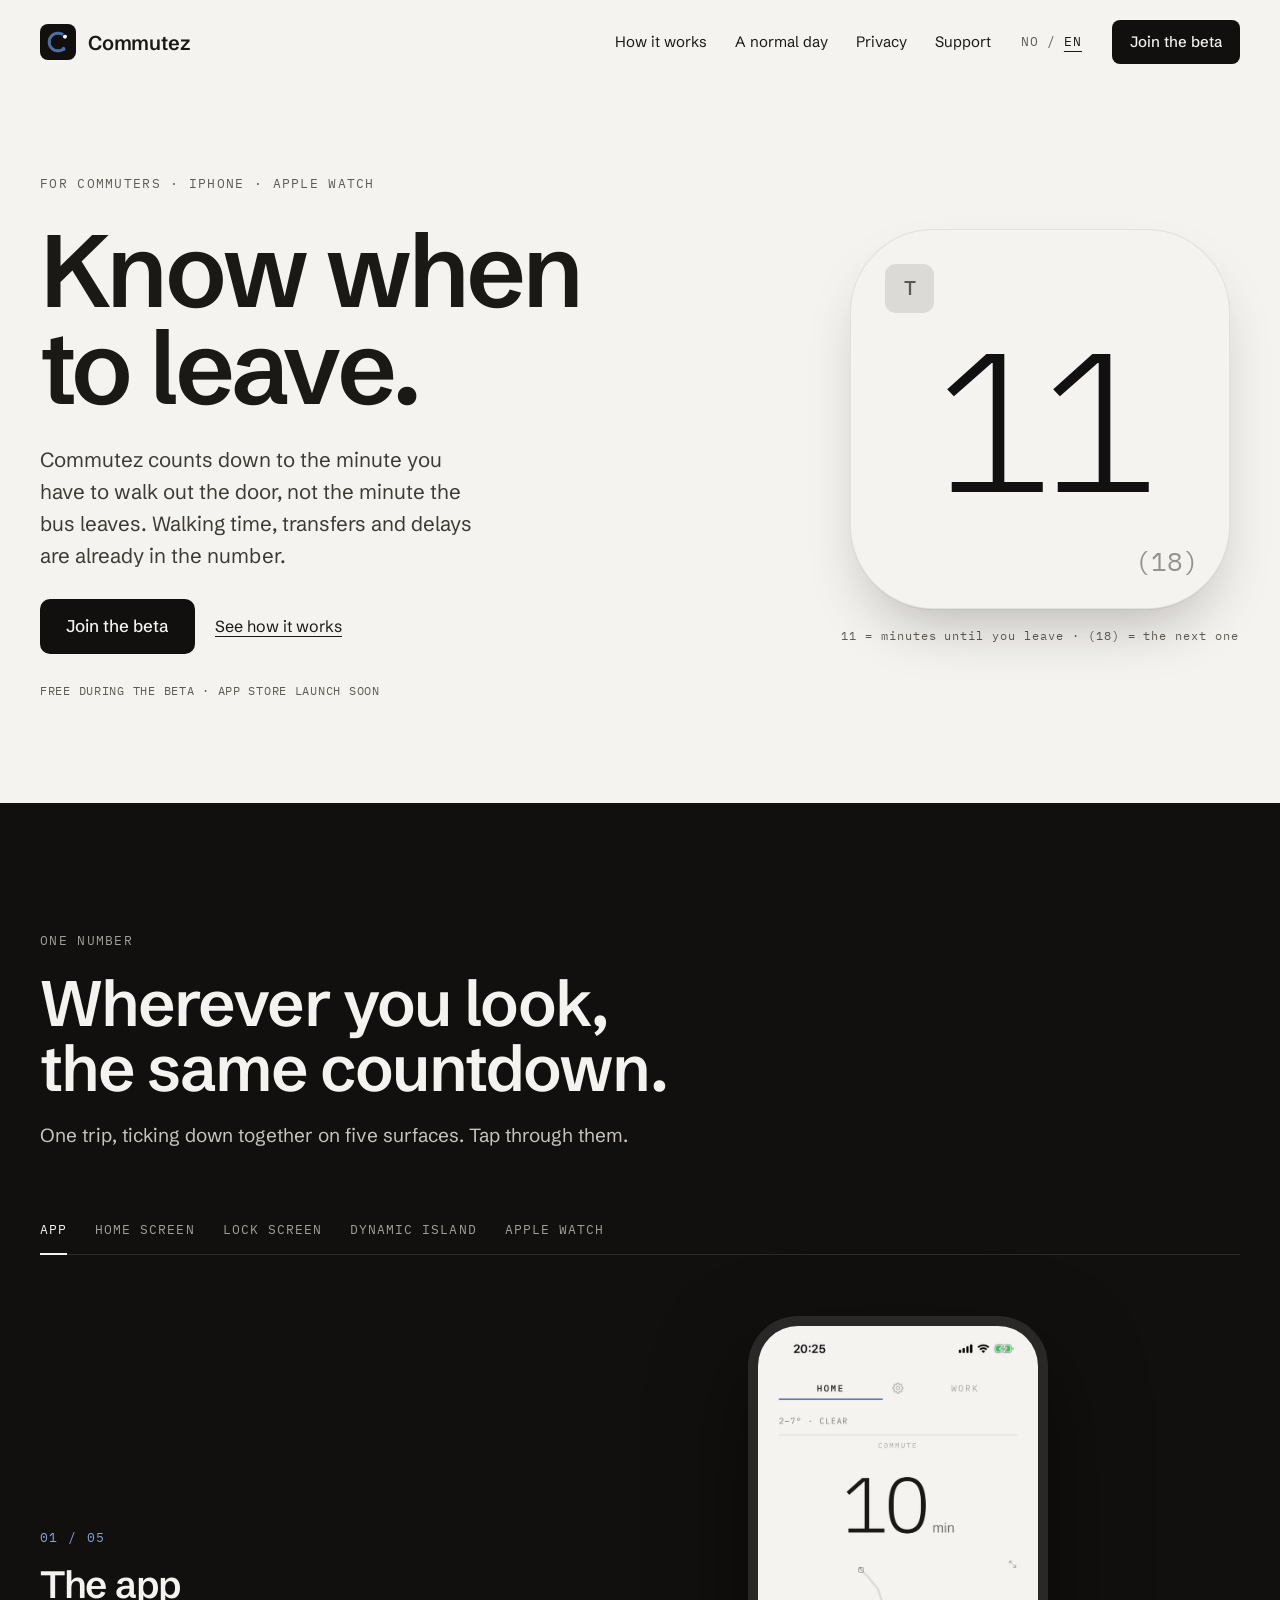
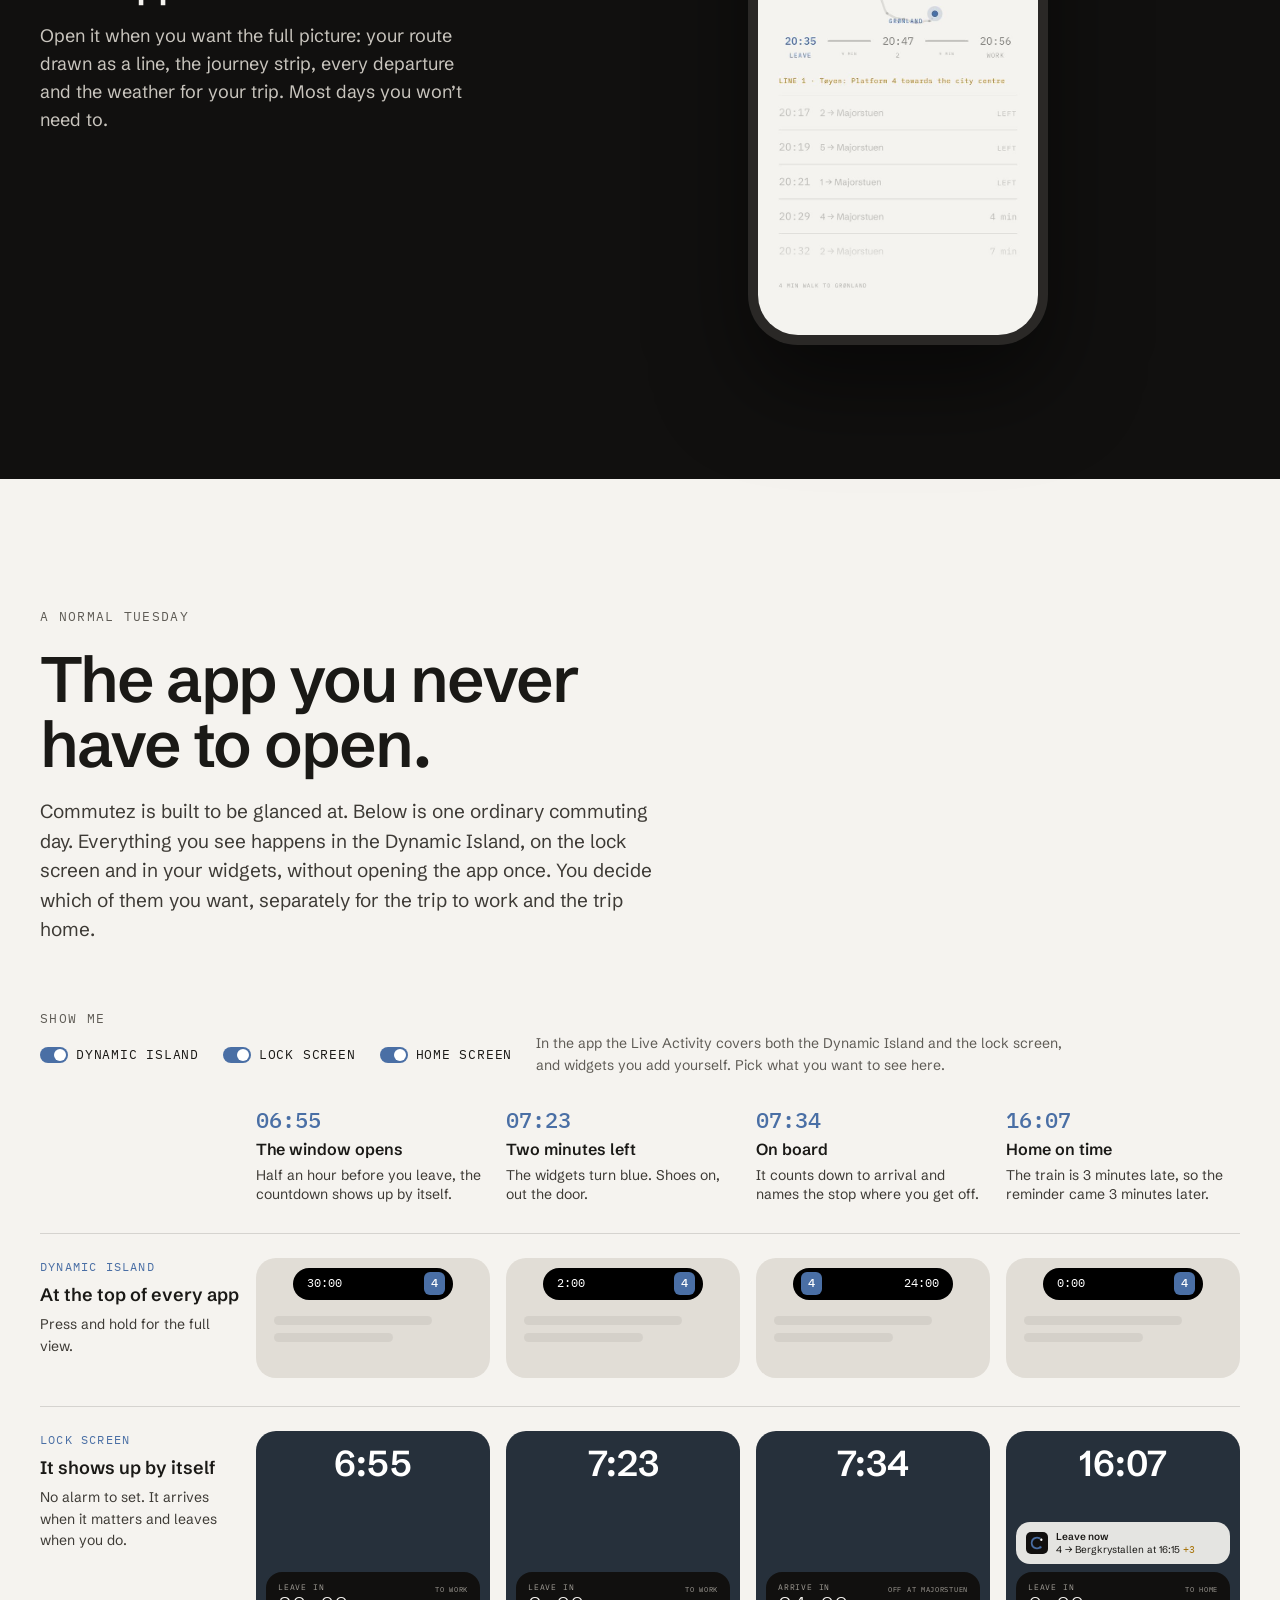
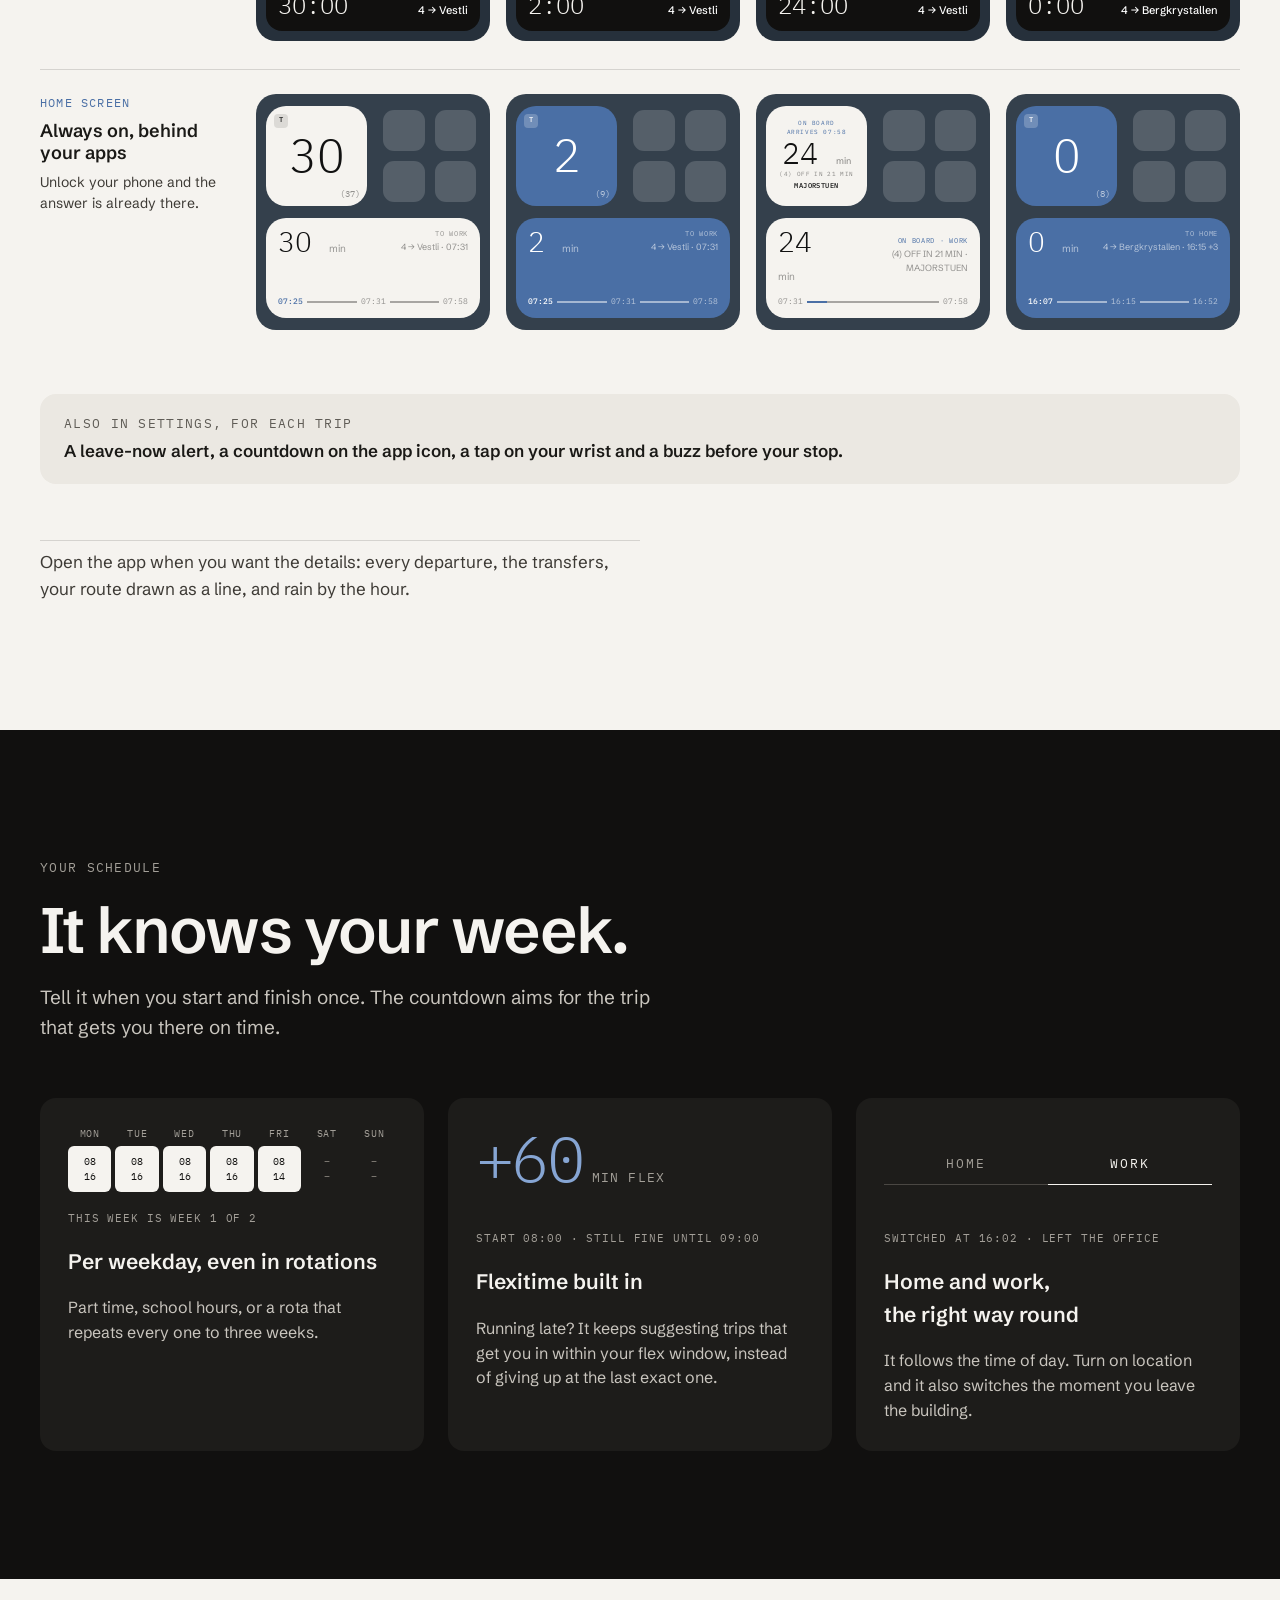
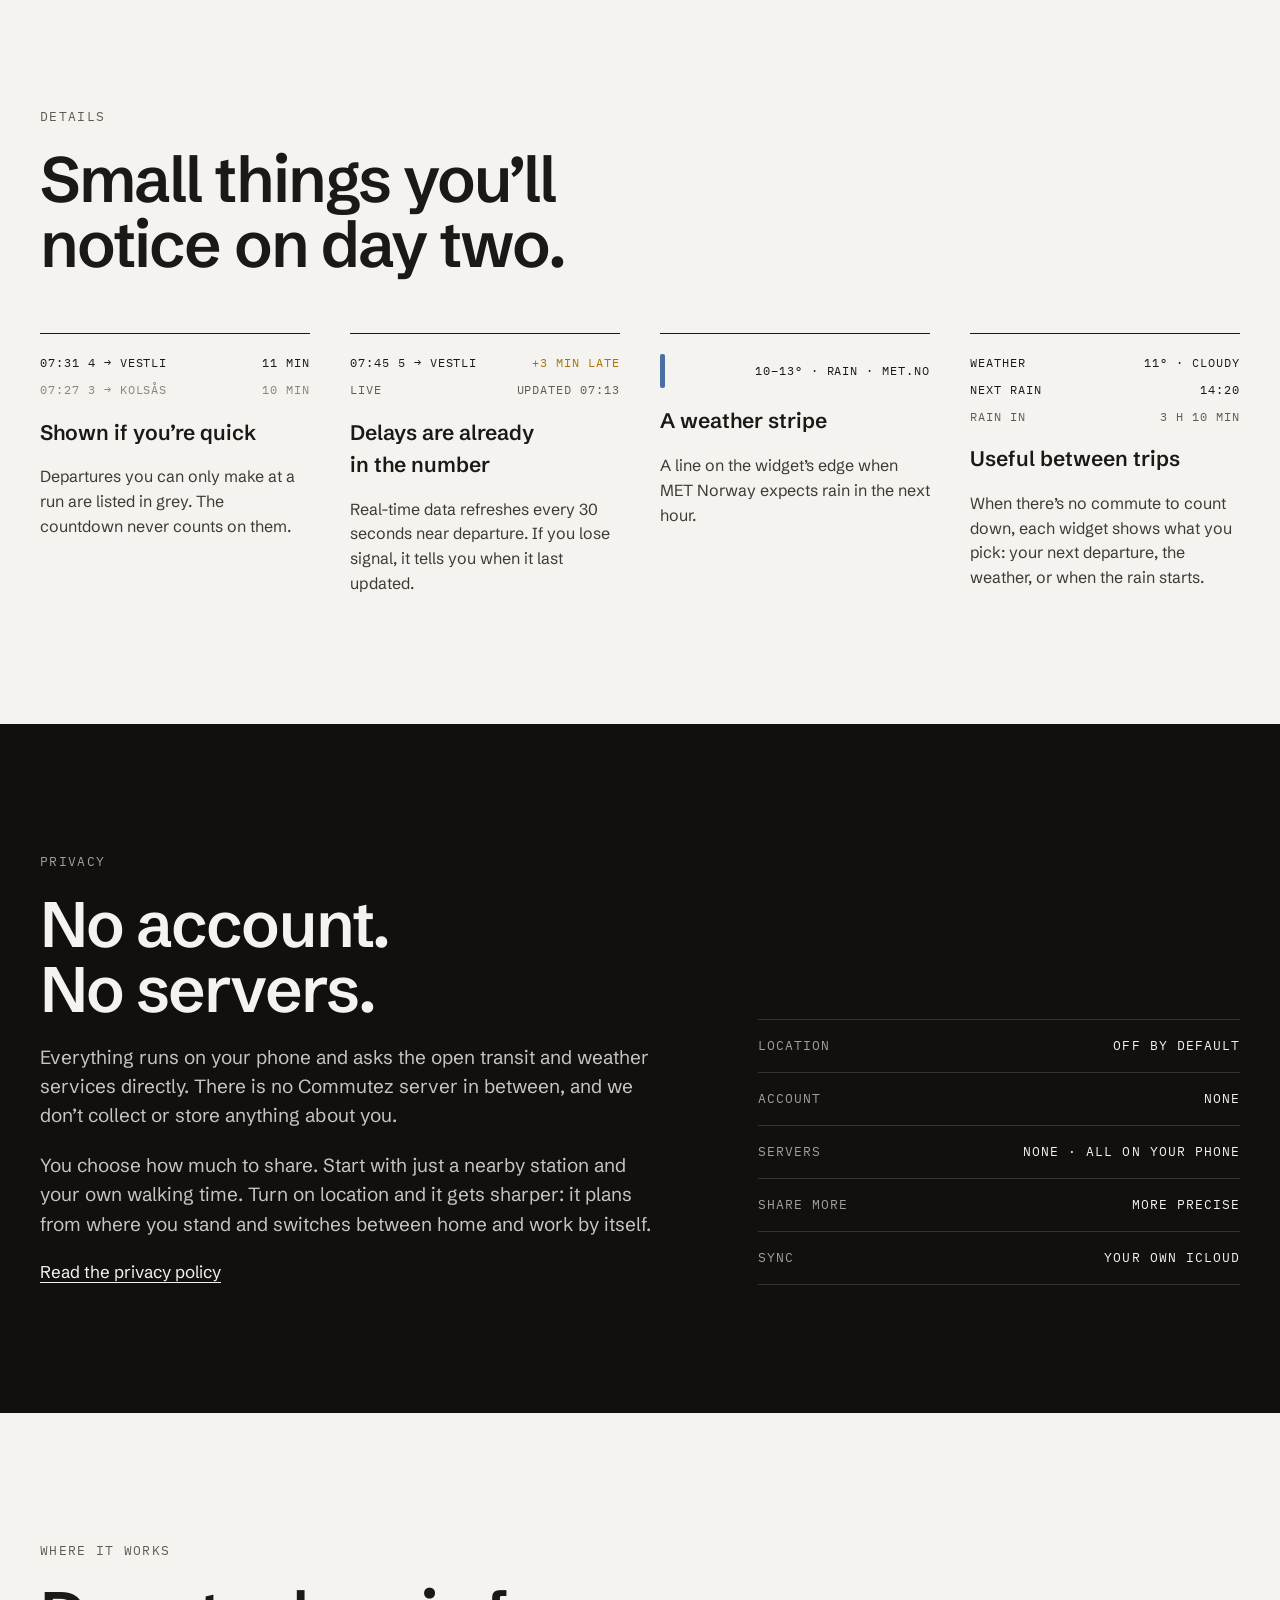
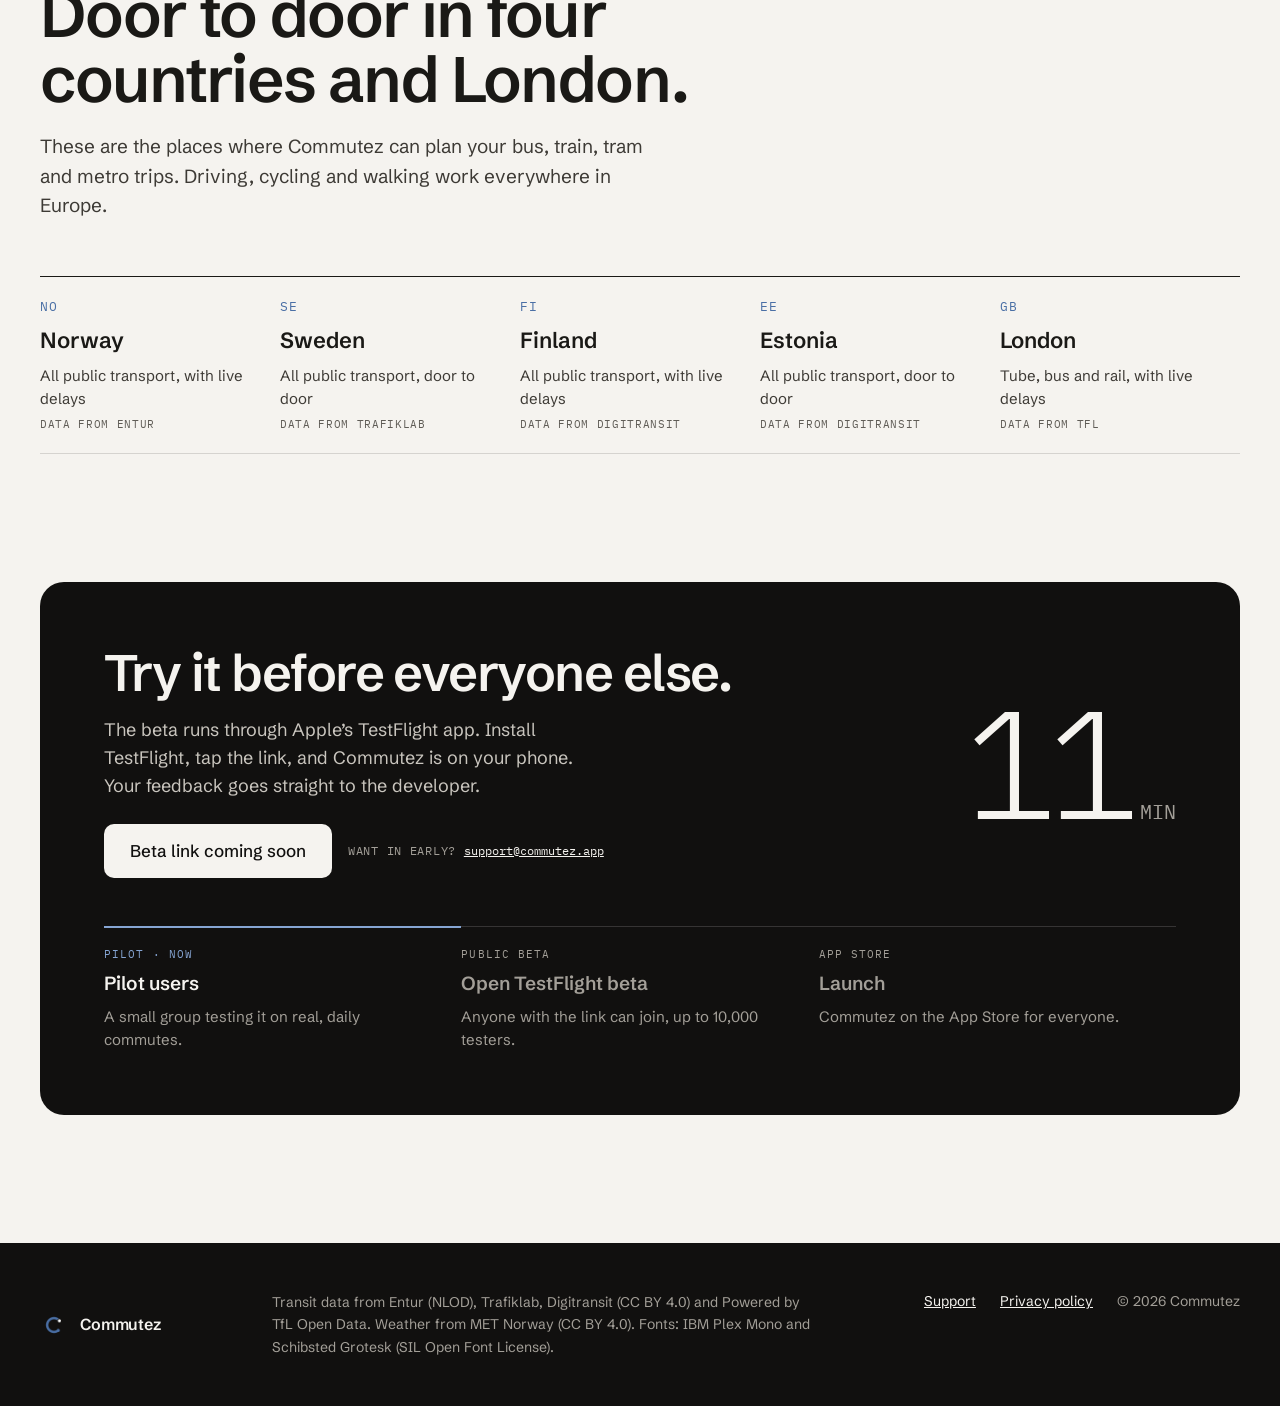
==== commit 91af1b91: "Phone: surface switches as tabs on the pinned day stage The Dynamic Island / Lock Screen / Home Scre" ====
--- a/index.html
+++ b/index.html
@@ -18,7 +18,7 @@
   <meta name="theme-color" content="#f5f3ef">
   <link rel="preload" href="/assets/fonts/IBMPlexMono-Light.ttf" as="font" type="font/ttf" crossorigin>
   <link rel="preload" href="/assets/fonts/SchibstedGrotesk.ttf" as="font" type="font/ttf" crossorigin>
-  <link rel="stylesheet" href="/assets/home.css?v=11">
+  <link rel="stylesheet" href="/assets/home.css?v=13">
 </head>
 <body>
 
@@ -191,13 +191,7 @@
       <p class="eyebrow">A normal Tuesday</p>
       <h2 class="h2">The app you never have to open.</h2>
       <p class="lede"><span class="t-long">Commutez is built to be glanced at. Below is one ordinary commuting day. Everything you see happens in the Dynamic Island, on the lock screen and in your widgets, without opening the app once. You decide which of them you want, separately for the trip to work and the trip home.</span><span class="t-short">One ordinary commuting day, on the Dynamic Island, the lock screen and your widgets. The app stays closed.</span></p>
-      <div class="day-filter" role="group" aria-label="Surfaces to show">
-        <span class="eyebrow">Show me</span>
-        <button type="button" class="toggle" aria-pressed="true" data-surface="island"><span class="switch" aria-hidden="true"></span>Dynamic Island</button>
-        <button type="button" class="toggle" aria-pressed="true" data-surface="lock"><span class="switch" aria-hidden="true"></span>Lock Screen</button>
-        <button type="button" class="toggle" aria-pressed="true" data-surface="home"><span class="switch" aria-hidden="true"></span>Home Screen</button>
-        <p class="filter-note"><span class="t-long">In the app the Live Activity covers both the Dynamic Island and the lock screen, and widgets you add yourself. Pick what you want to see here.</span><span class="t-short">Pick what you want to see. In the app, one switch covers the Dynamic Island and lock screen.</span></p>
-      </div>
+      <p class="filter-hint phone-only">Switch any of them off as you go. In the app, one Live Activity switch covers the Dynamic Island and the lock screen.</p>
     </div>
 
     <!-- Desktop: a grid, times across and surfaces down.
@@ -206,6 +200,13 @@
          captions on each moment only show on a phone. -->
     <div class="day-scroll">
       <div class="day">
+          <div class="day-filter" role="group" aria-label="Surfaces to show">
+            <span class="eyebrow">Show me</span>
+            <button type="button" class="toggle" aria-pressed="true" data-surface="island"><span class="switch" aria-hidden="true"></span>Dynamic Island</button>
+            <button type="button" class="toggle" aria-pressed="true" data-surface="lock"><span class="switch" aria-hidden="true"></span>Lock Screen</button>
+            <button type="button" class="toggle" aria-pressed="true" data-surface="home"><span class="switch" aria-hidden="true"></span>Home Screen</button>
+            <p class="filter-note"><span class="t-long">In the app the Live Activity covers both the Dynamic Island and the lock screen, and widgets you add yourself. Pick what you want to see here.</span><span class="t-short">Pick what you want to see. In the app, one switch covers the Dynamic Island and lock screen.</span></p>
+          </div>
         <div class="day-row head">
           <div></div>
           <div class="col-head"><span class="t">06:55</span><strong>The window opens</strong><span>Half an hour before you leave, the countdown shows up by itself.</span></div>
@@ -442,6 +443,6 @@
   </div>
 </footer>
 
-<script src="/assets/home.js?v=11" defer></script>
+<script src="/assets/home.js?v=12" defer></script>
 </body>
 </html>
--- a/assets/home.css
+++ b/assets/home.css
@@ -365,7 +365,7 @@
 
 /* Desktop: phone-only helpers stay out of the way. */
 .day-pin, .day-end { display: contents; }
-.day-steps, .step-track, .snap-pt, .t-short, .swipe-dots { display: none; }
+.day-steps, .step-track, .snap-pt, .t-short, .swipe-dots, .phone-only { display: none; }
 
 @media (max-width: 760px) {
   :root { --bar: 56px; --screen: calc(100vh - var(--bar)); }
@@ -429,7 +429,20 @@
     position: sticky; top: var(--bar); background: var(--paper);
   }
   .day-row.head { display: none; }
-  .day-row:not(.head) { grid-area: 1 / 1; display: block; opacity: 0; pointer-events: none; transition: opacity .25s ease; }
+  .day-row:not(.head) { grid-area: 2 / 1; display: block; opacity: 0; pointer-events: none; transition: opacity .25s ease; }
+  /* the surface switches sit on top of the stage like tabs; the surface
+     you're looking at is underlined, and each can still be switched off */
+  .phone-only { display: block; }
+  .filter-hint { font-size: 14px; color: var(--muted); max-width: 46ch; }
+  .day .day-filter { grid-row: 1; grid-column: 1; display: grid; grid-template-columns: repeat(3, minmax(0, 1fr)); gap: 0 10px; margin: 0 0 20px; border-bottom: 1px solid var(--hair); }
+  .day .day-filter .eyebrow, .day .day-filter .filter-note { display: none; }
+  .day .day-filter button.toggle { min-width: 0; gap: 6px; font-size: 11px; line-height: 1.25; text-align: left; border-bottom: 2px solid transparent; margin-bottom: -1px; }
+  .day .day-filter .switch { flex: none; }
+  .day .day-filter button.toggle.is-current { border-bottom-color: var(--ink-2); }
+  .day .day-filter .switch { width: 22px; height: 13px; border-radius: 7px; }
+  .day .day-filter .switch::after { top: 2px; left: 11px; width: 9px; height: 9px; }
+  .day .day-filter .toggle[aria-pressed="false"] .switch::after { left: 2px; }
+  .row-head .cap { display: none; }
   .day-row.is-current { opacity: 1; pointer-events: auto; }
   .day-row + .day-row { padding-top: 0; border-top: 0; }
   .day-pin { display: grid; grid-template-columns: minmax(0, 1fr); gap: 20px; }
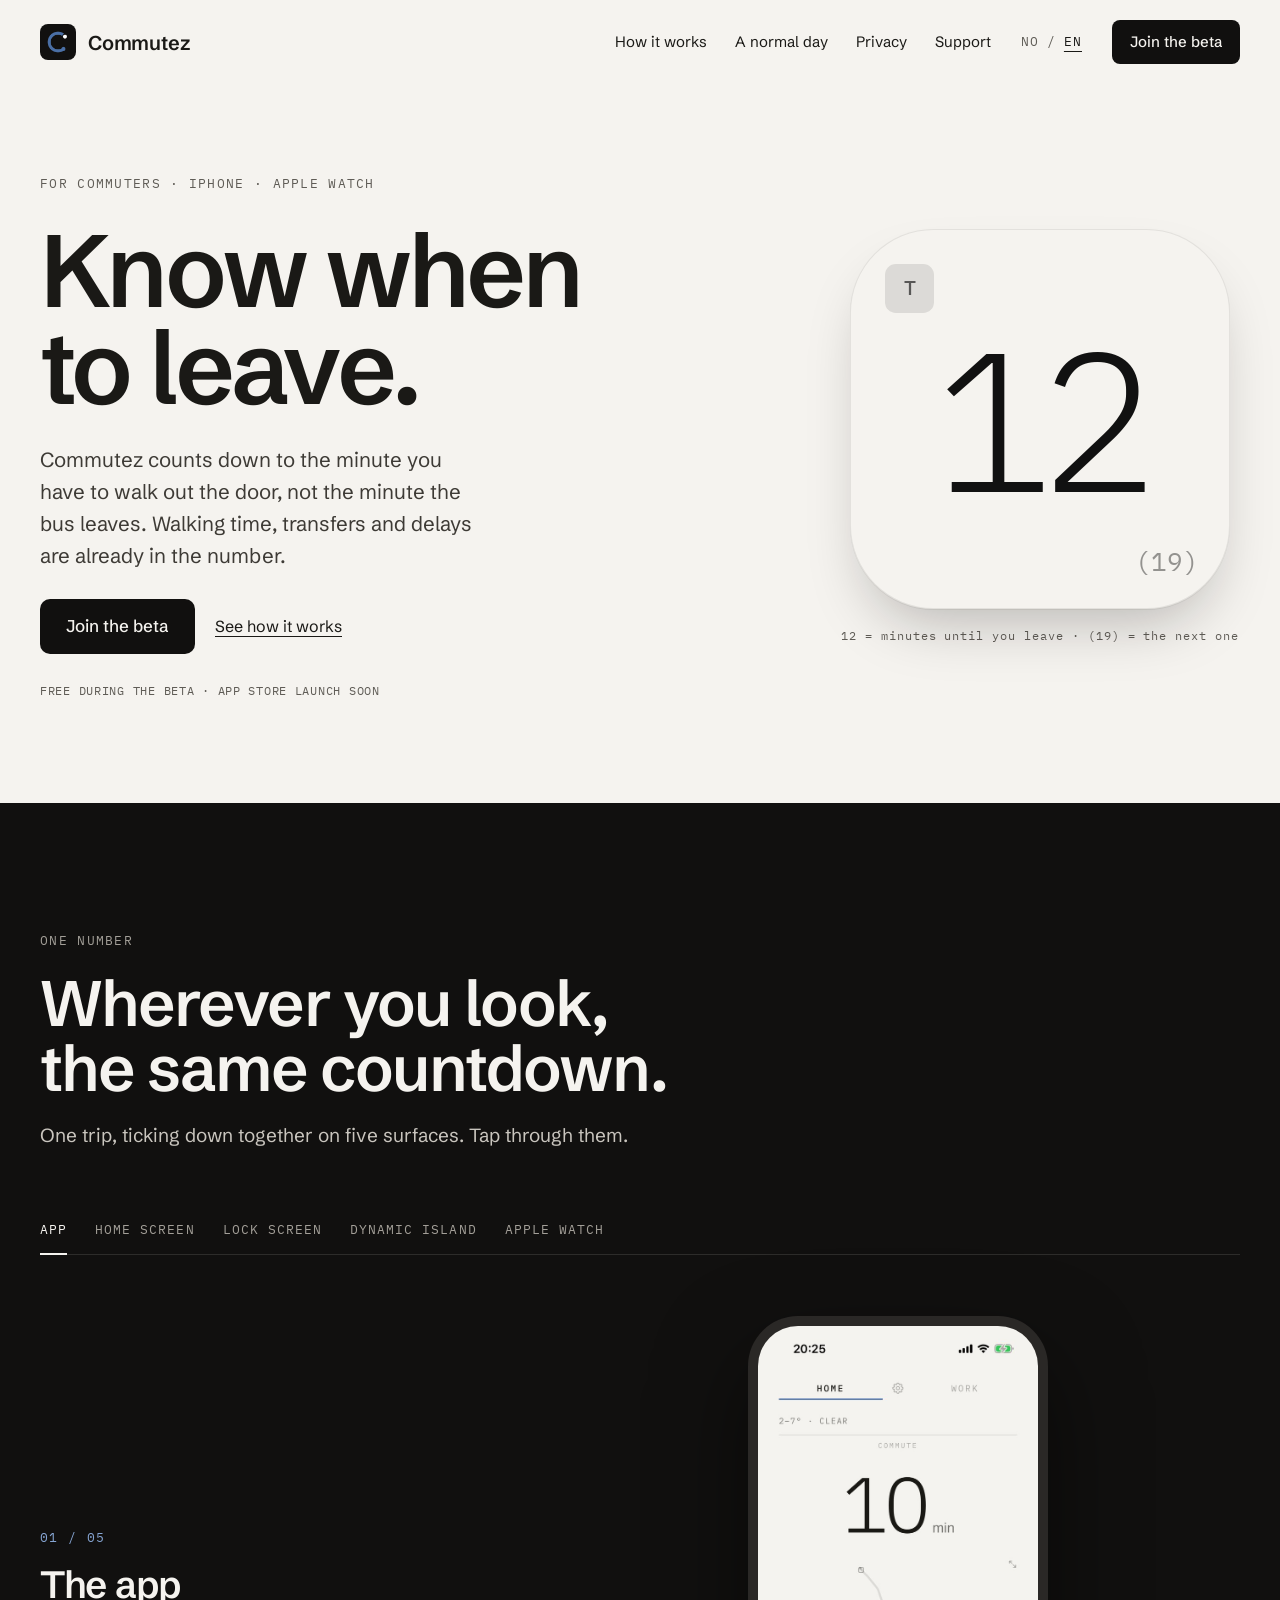
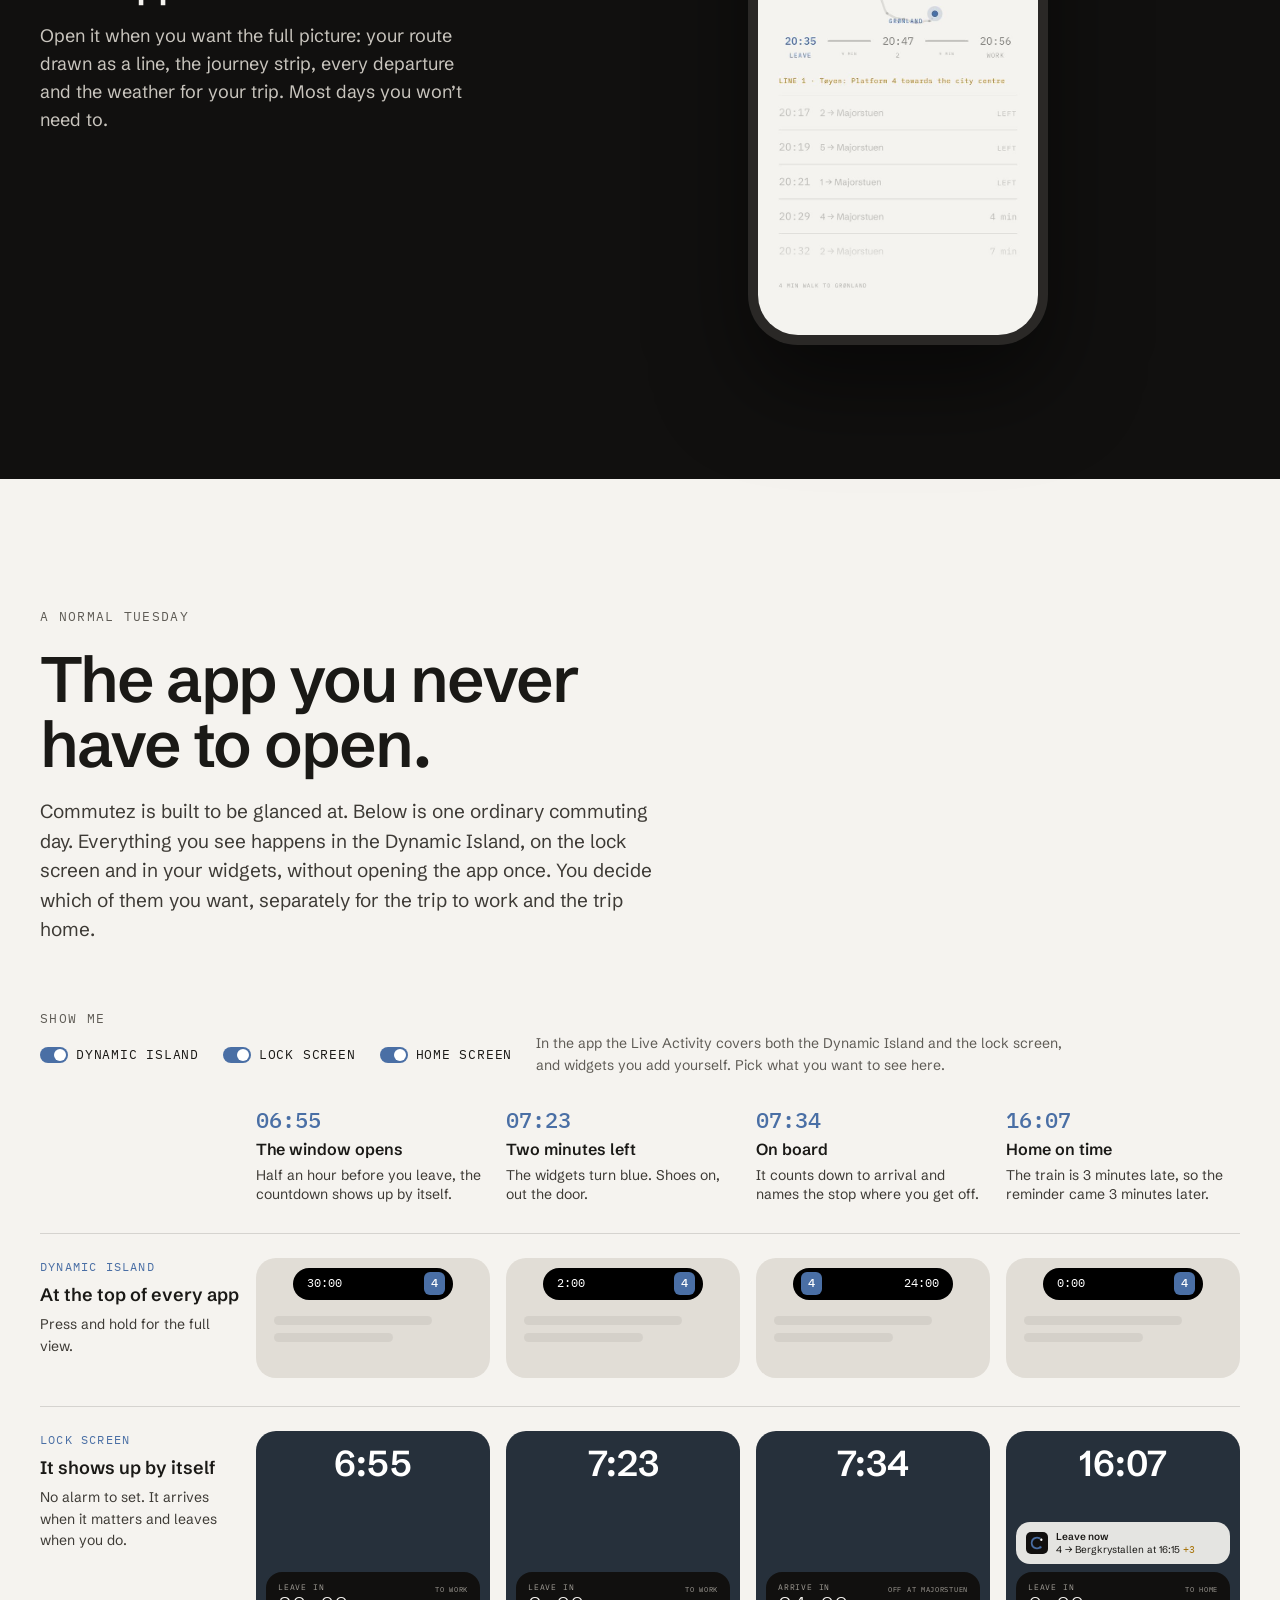
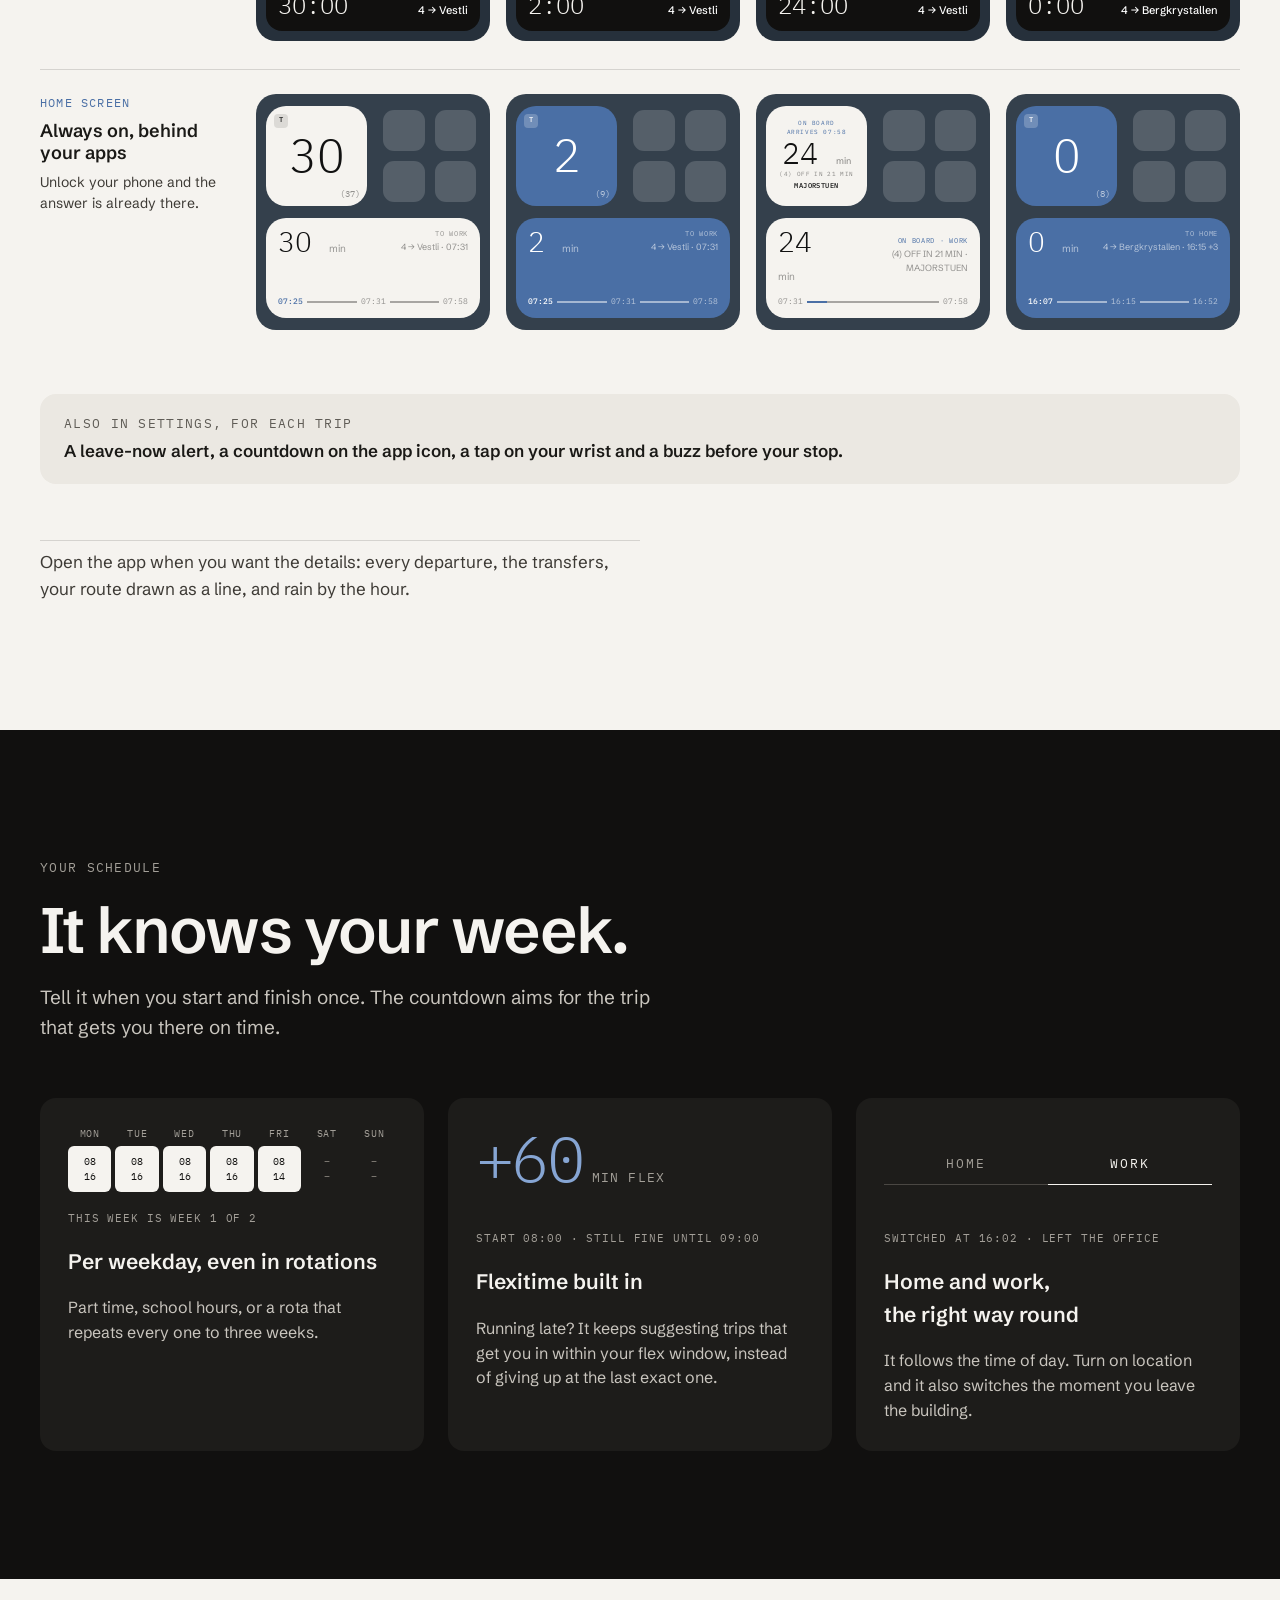
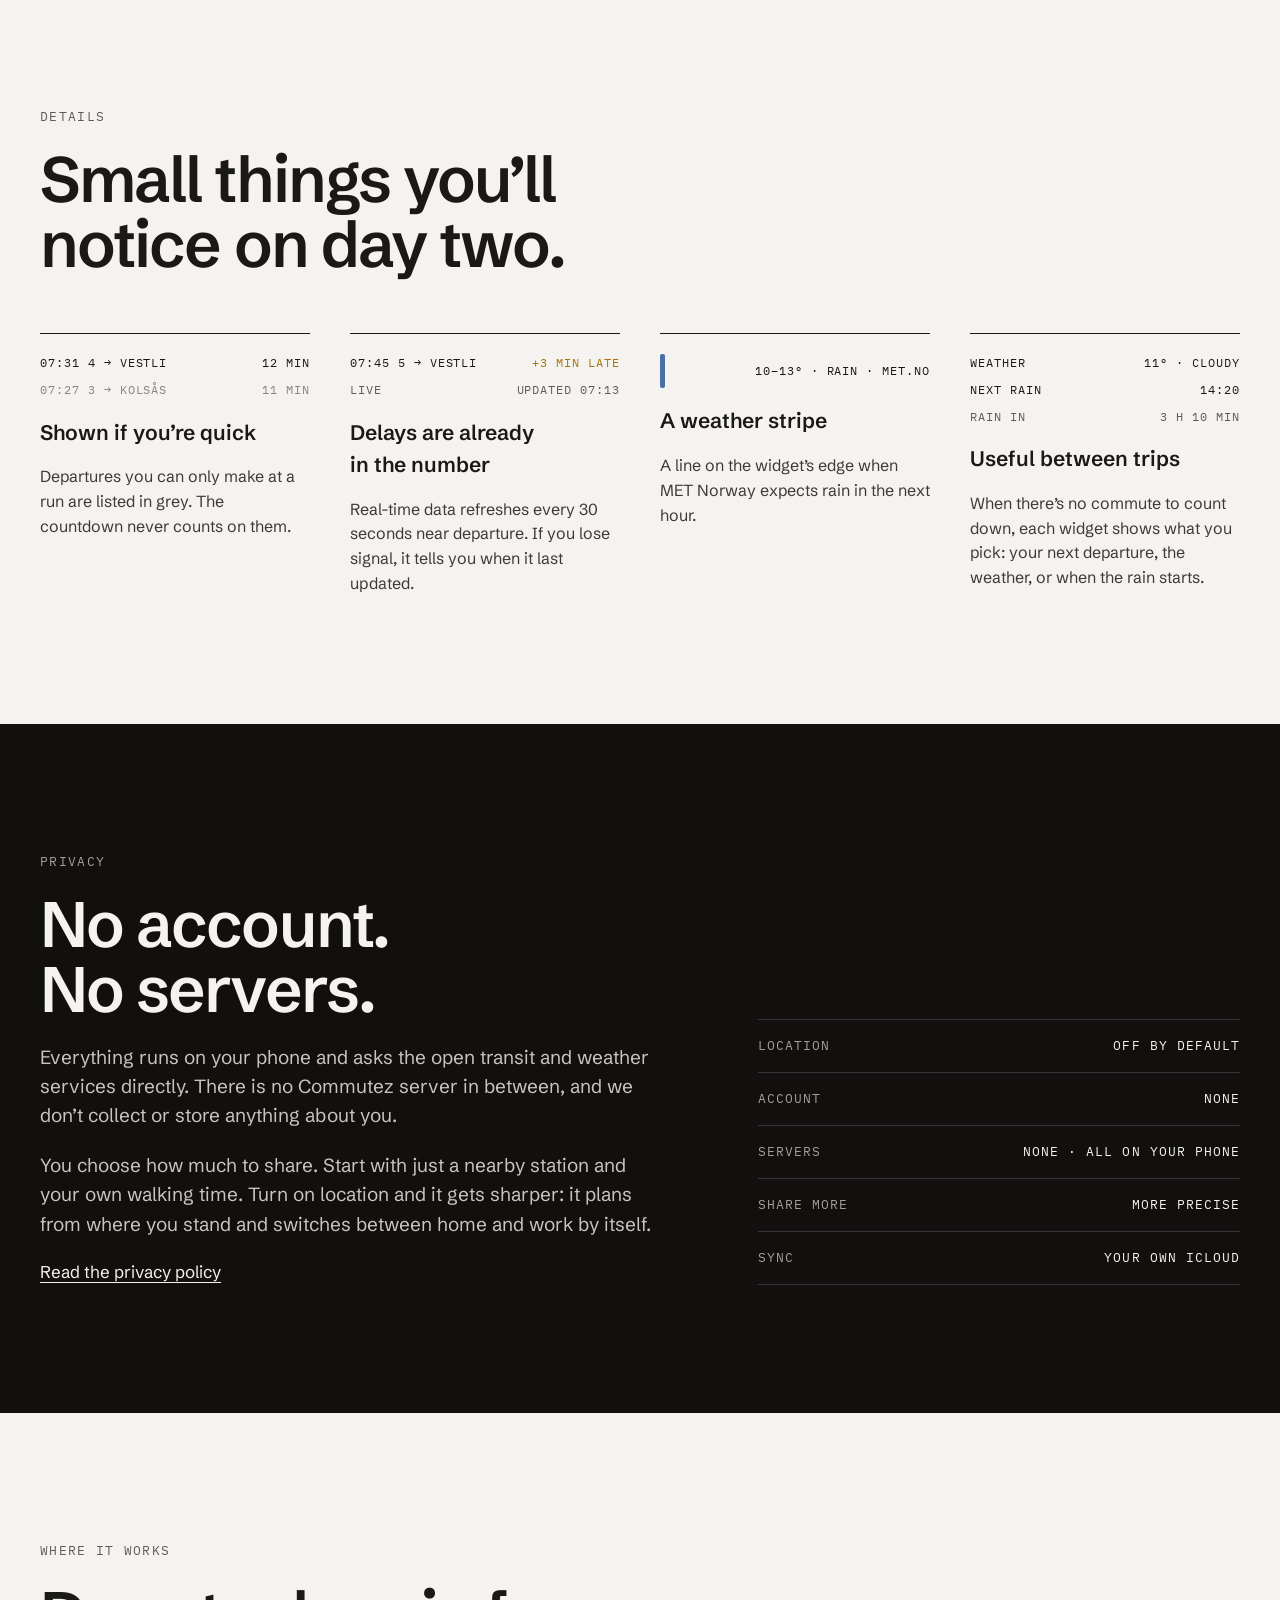
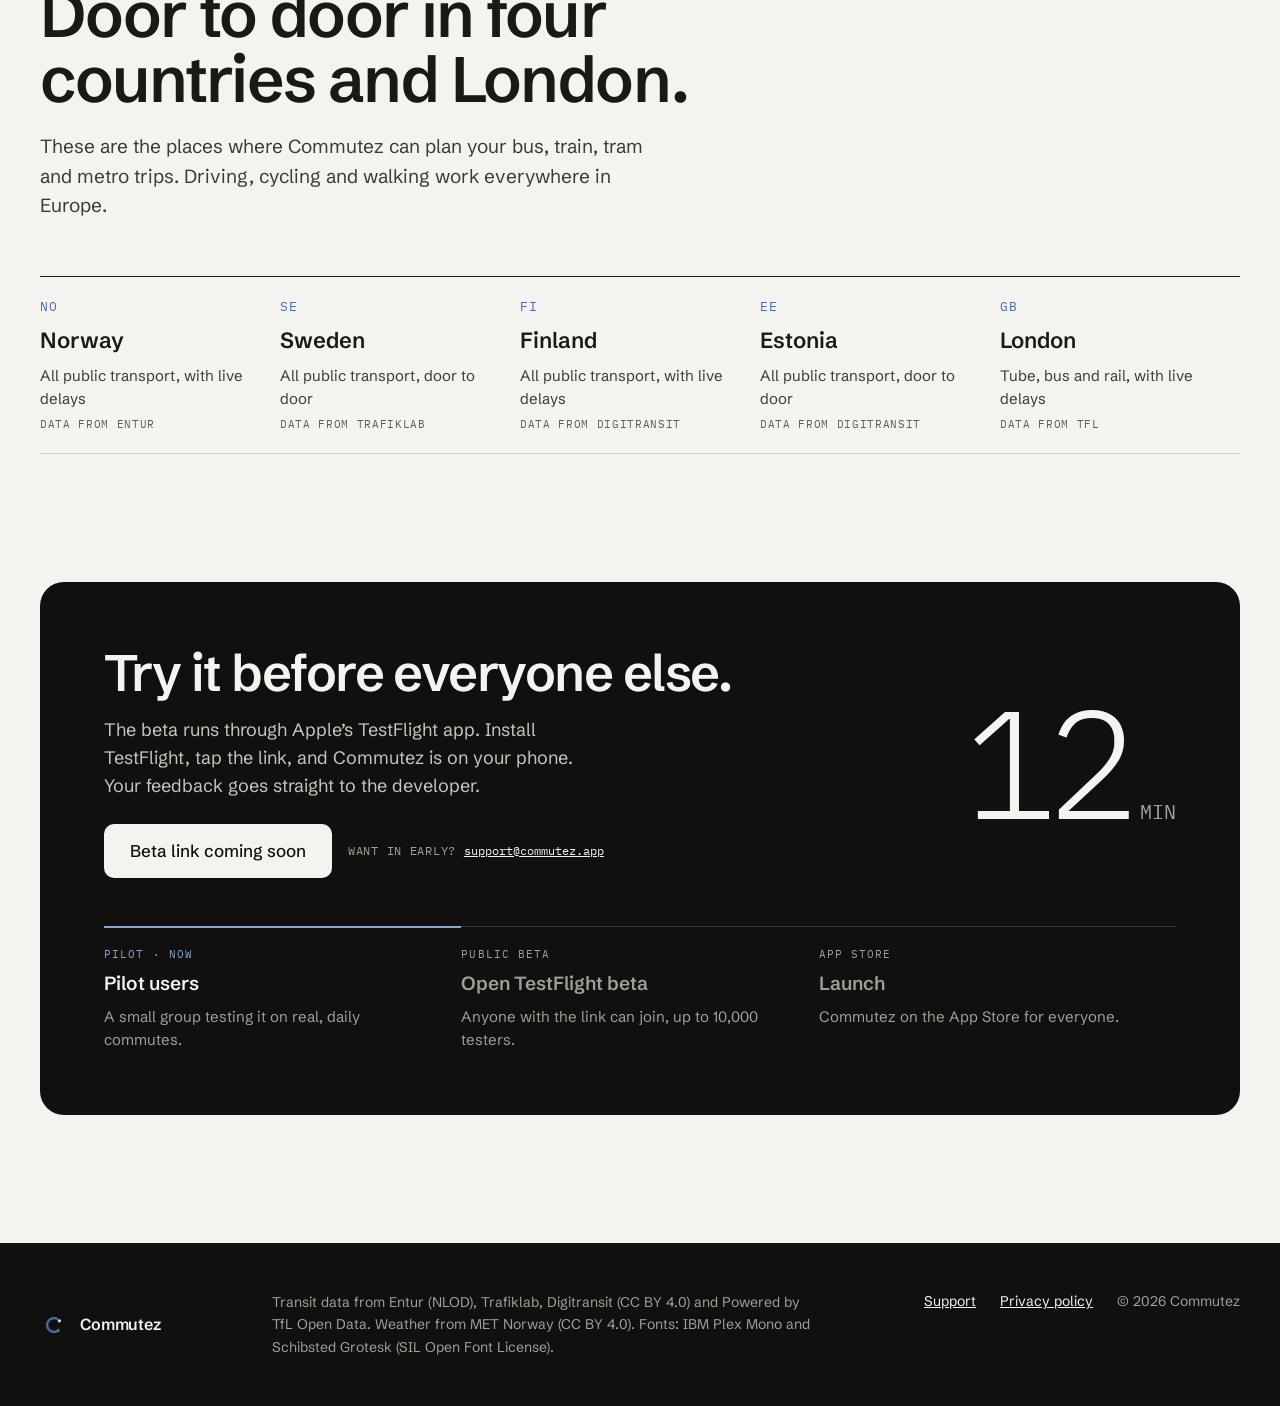
==== commit a5e900d3: "Phone: full-width swipe cards with arrows; headings and black get screen Your week and Details show " ====
--- a/index.html
+++ b/index.html
@@ -18,7 +18,7 @@
   <meta name="theme-color" content="#f5f3ef">
   <link rel="preload" href="/assets/fonts/IBMPlexMono-Light.ttf" as="font" type="font/ttf" crossorigin>
   <link rel="preload" href="/assets/fonts/SchibstedGrotesk.ttf" as="font" type="font/ttf" crossorigin>
-  <link rel="stylesheet" href="/assets/home.css?v=13">
+  <link rel="stylesheet" href="/assets/home.css?v=15">
 </head>
 <body>
 
@@ -284,6 +284,7 @@
       </div>
     </div>
     <div class="day-end">
+    <h2 class="h2 phone-only">More in settings.</h2>
     <div class="choices">
       <div class="lead"><span class="eyebrow">Also in settings, for each trip</span><strong>A leave-now alert, a countdown on the app icon, a tap on your wrist and a buzz before your stop.</strong></div>
     </div>
@@ -443,6 +444,6 @@
   </div>
 </footer>
 
-<script src="/assets/home.js?v=12" defer></script>
+<script src="/assets/home.js?v=13" defer></script>
 </body>
 </html>
--- a/assets/home.css
+++ b/assets/home.css
@@ -365,7 +365,7 @@
 
 /* Desktop: phone-only helpers stay out of the way. */
 .day-pin, .day-end { display: contents; }
-.day-steps, .step-track, .snap-pt, .t-short, .swipe-dots, .phone-only { display: none; }
+.day-steps, .step-track, .snap-pt, .t-short, .swipe-nav, .phone-only { display: none; }
 
 @media (max-width: 760px) {
   :root { --bar: 56px; --screen: calc(100vh - var(--bar)); }
@@ -472,16 +472,27 @@
 
   /* week and details: swipe sideways through the cards */
   .cards, .details {
-    display: flex; gap: 12px; overflow-x: auto; scroll-snap-type: x mandatory; overscroll-behavior-x: contain;
+    /* each card fills the width; the gap is two gutters wide so the next
+       card never peeks in with half its text cut off */
+    display: flex; gap: calc(2 * max(24px, env(safe-area-inset-left, 0px))); overflow-x: auto; scroll-snap-type: x mandatory; overscroll-behavior-x: contain;
     margin-left: calc(-1 * max(24px, env(safe-area-inset-left, 0px))); margin-right: calc(-1 * max(24px, env(safe-area-inset-right, 0px)));
     padding-left: max(24px, env(safe-area-inset-left, 0px)); padding-right: max(24px, env(safe-area-inset-right, 0px));
     scroll-padding-left: max(24px, env(safe-area-inset-left, 0px)); scrollbar-width: none;
   }
   .cards::-webkit-scrollbar, .details::-webkit-scrollbar { display: none; }
-  .cards > *, .details > * { flex: 0 0 86%; scroll-snap-align: start; }
+  .cards > *, .details > * { flex: 0 0 100%; scroll-snap-align: start; }
   .card { padding: 22px; gap: 14px; }
   .detail { padding-top: 16px; gap: 12px; }
+  .swipe-nav { display: flex; align-items: center; justify-content: space-between; gap: 16px; }
   .swipe-dots { display: flex; gap: 8px; }
+  .swipe-arrows { display: flex; gap: 10px; }
+  .swipe-arrows button {
+    appearance: none; width: 44px; height: 44px; border-radius: 50%; border: 1px solid var(--hair);
+    background: none; color: inherit; font: inherit; font-size: 20px; line-height: 1; cursor: pointer;
+    display: inline-flex; align-items: center; justify-content: center;
+  }
+  .dark .swipe-arrows button { border-color: var(--hair-dark); }
+  .swipe-arrows button:disabled { opacity: .3; cursor: default; }
   .swipe-dots span { width: 8px; height: 8px; border-radius: 50%; background: var(--hair); transition: background .3s ease, width .3s ease; }
   .dark .swipe-dots span { background: var(--hair-dark); }
   .swipe-dots span.on { width: 22px; border-radius: 4px; background: var(--accent); }
@@ -503,7 +514,9 @@
 
   /* 8 · get it: one screen, the footer scrolls in after it */
   .get { height: var(--screen); padding-block: 16px; display: flex; align-items: center; scroll-snap-align: start; scroll-snap-stop: always; }
-  .get .box { width: 100%; padding: 24px; gap: 22px; }
+  /* a full black screen like the other dark chapters, not a card on paper */
+  .get { background: var(--ink); }
+  .get .box { width: 100%; padding: 0; border-radius: 0; gap: 22px; }
   .get .row { gap: 16px; }
   .get .copy { gap: 12px; }
   .get h2 { font-size: clamp(28px, 8vw, 34px); }
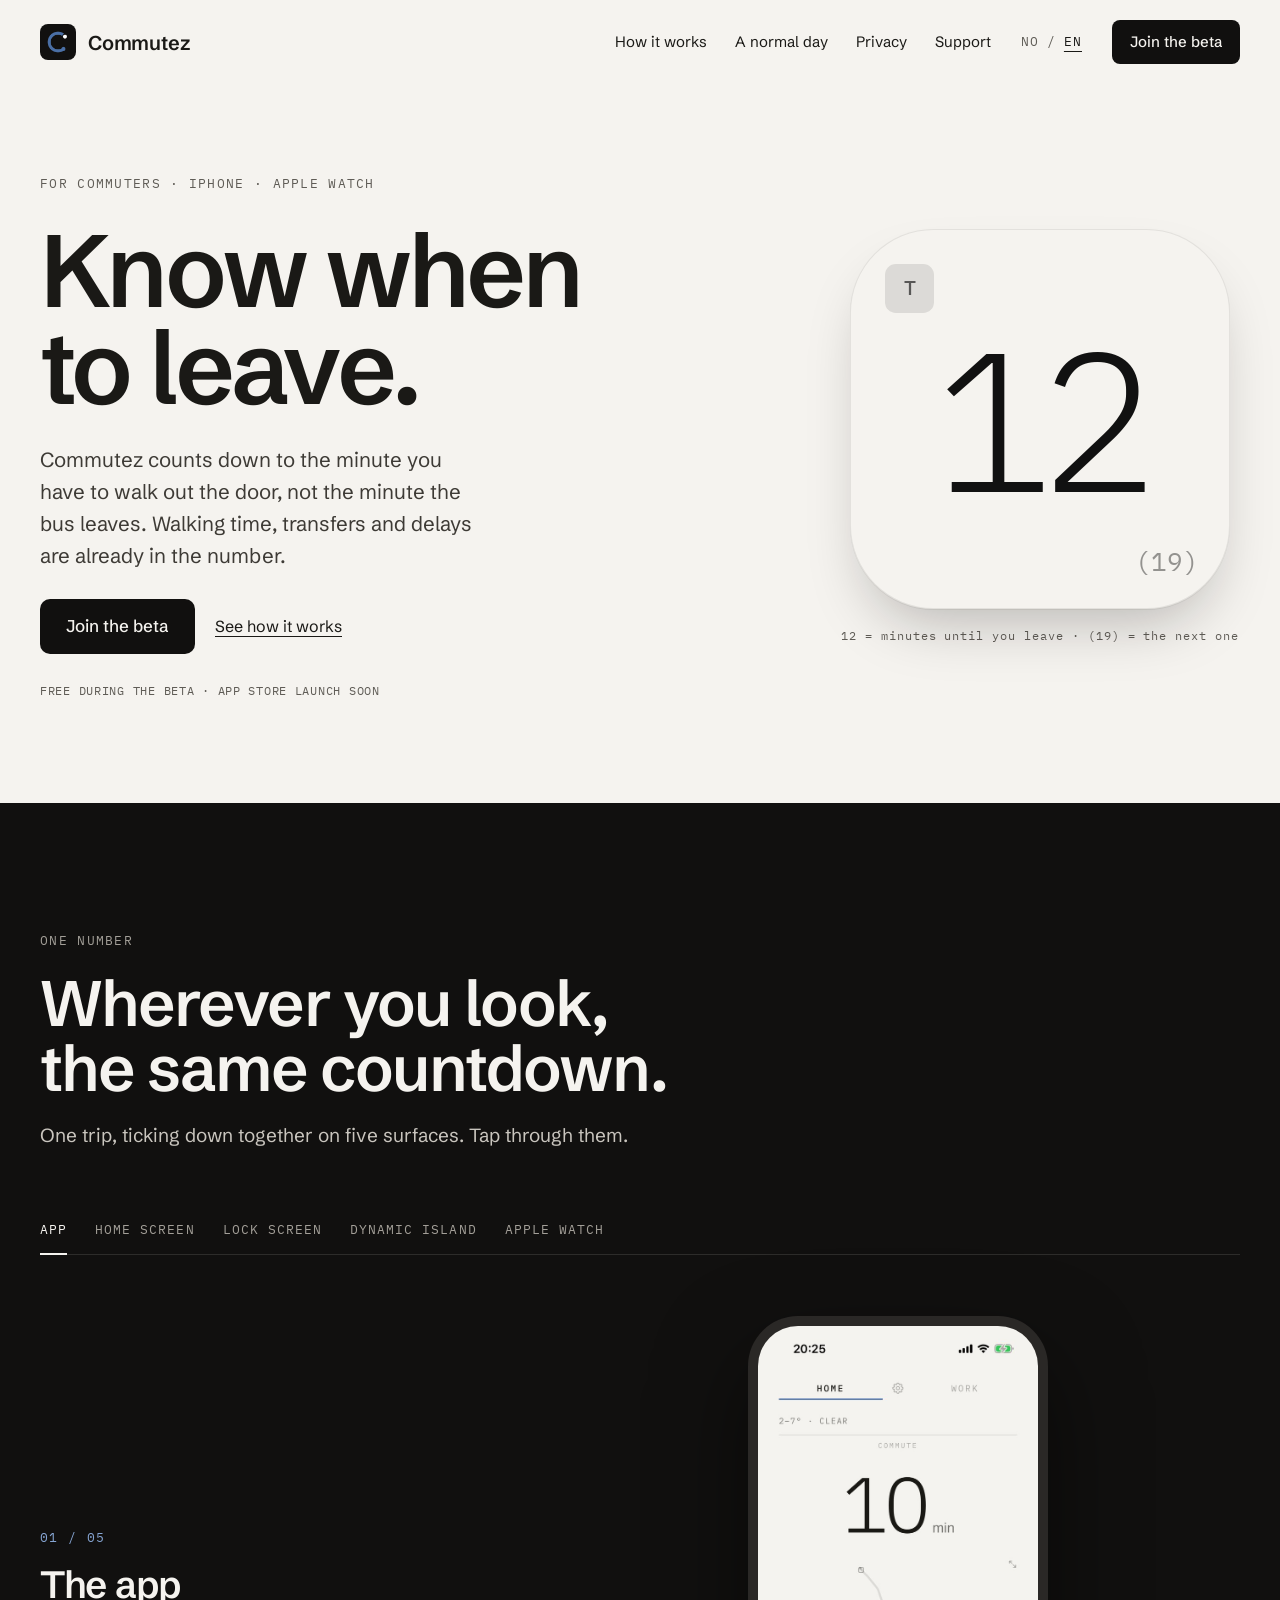
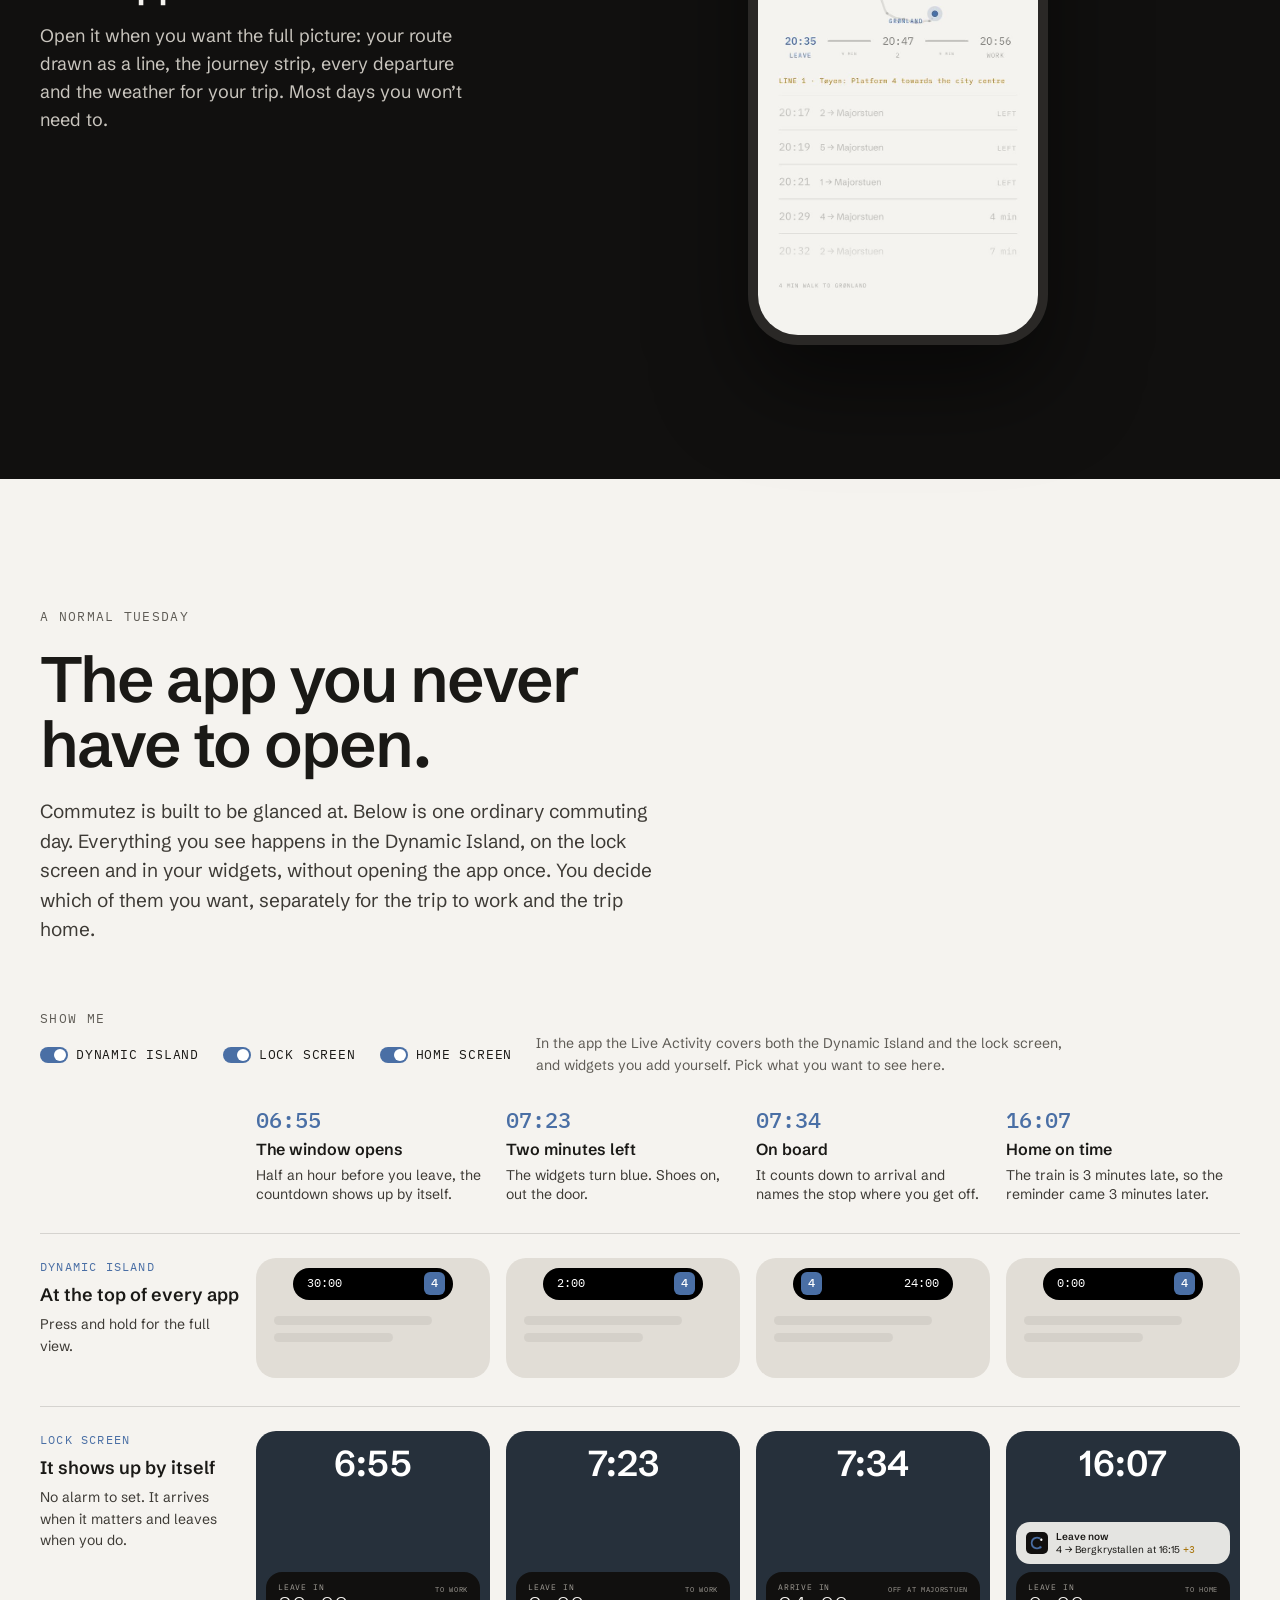
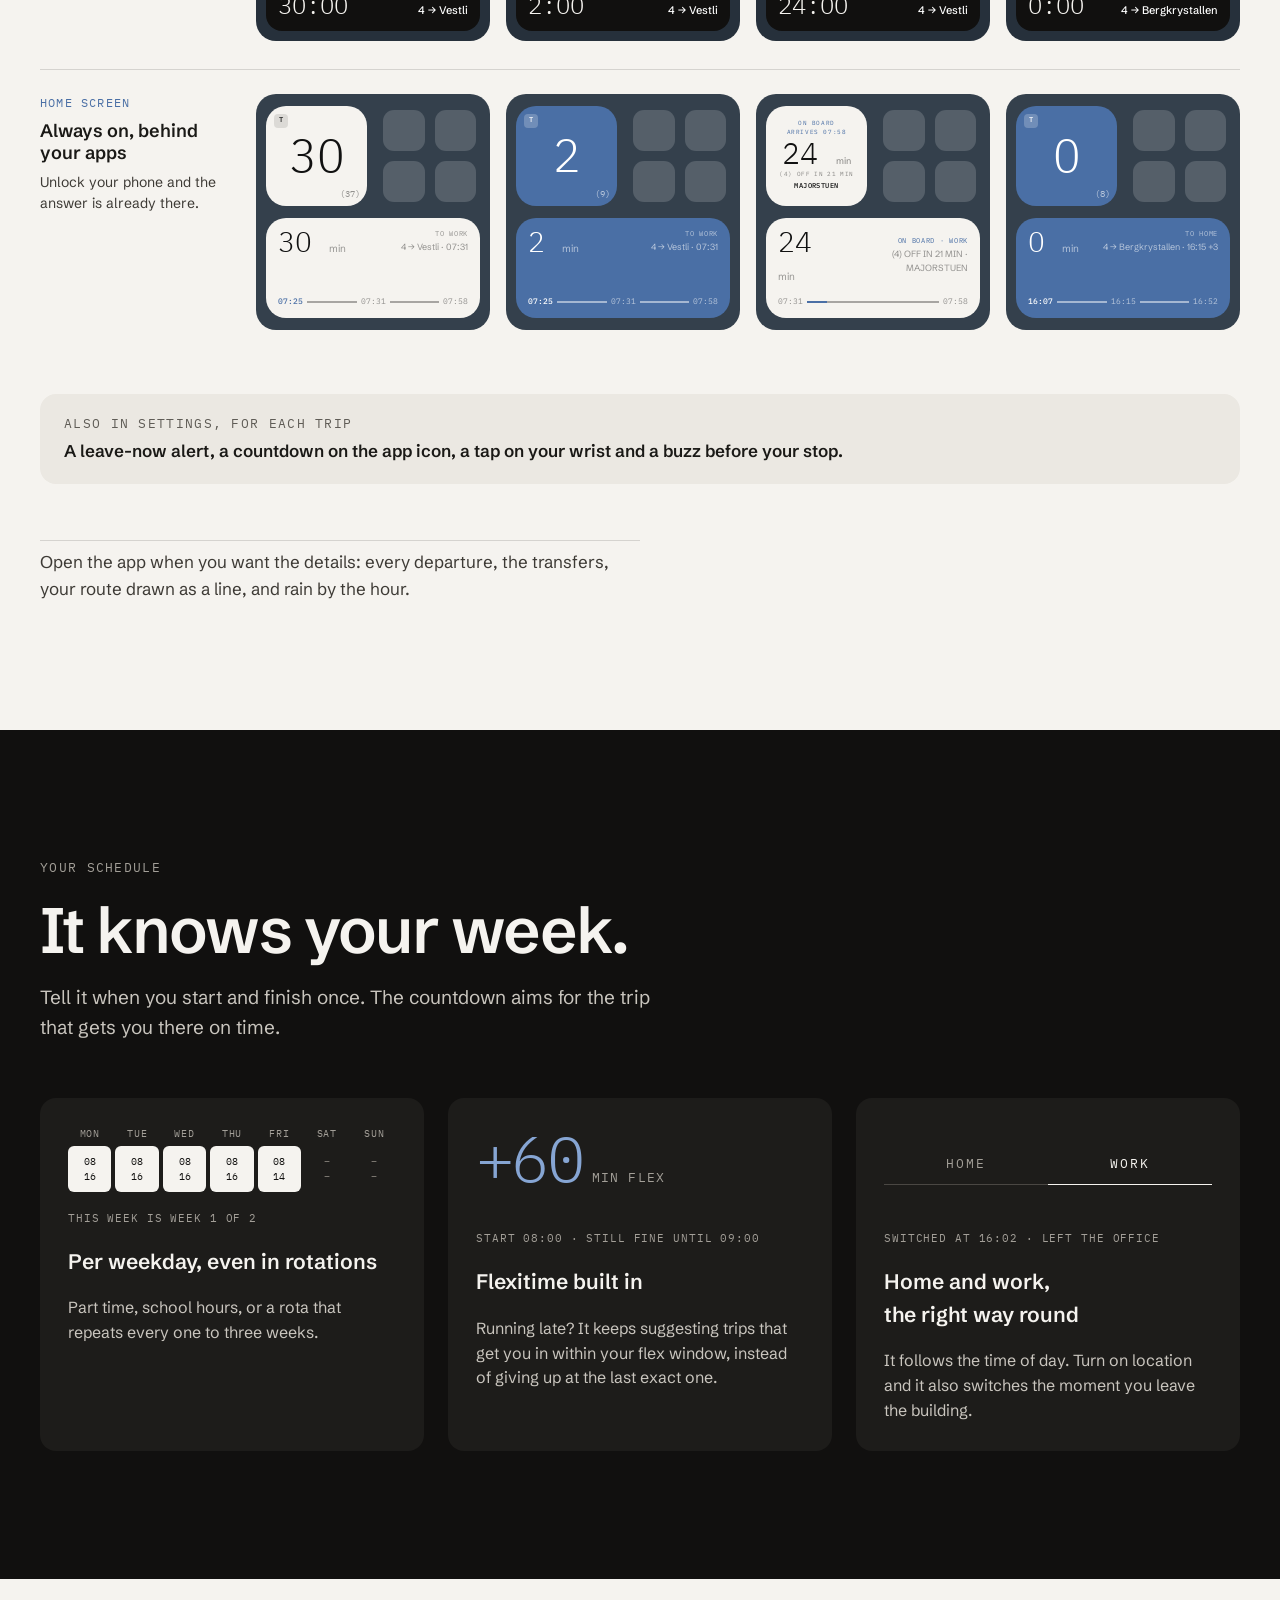
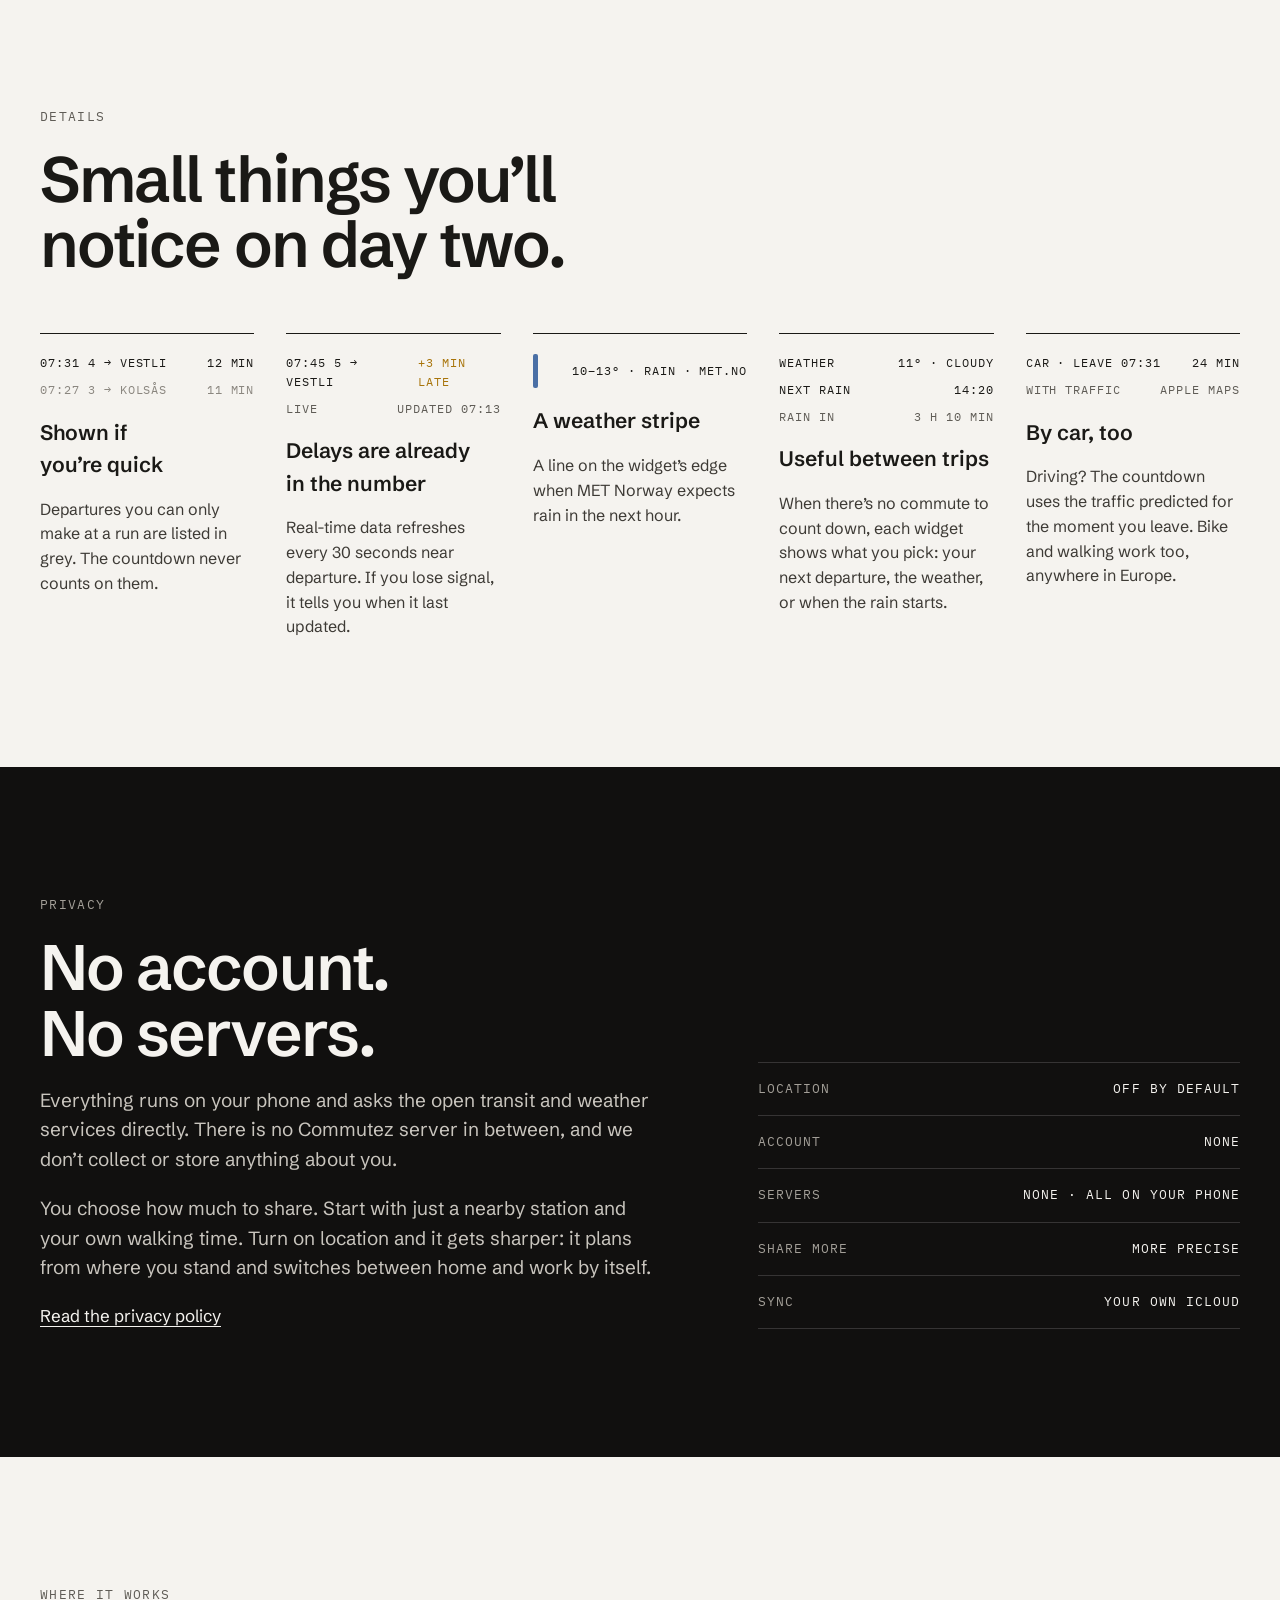
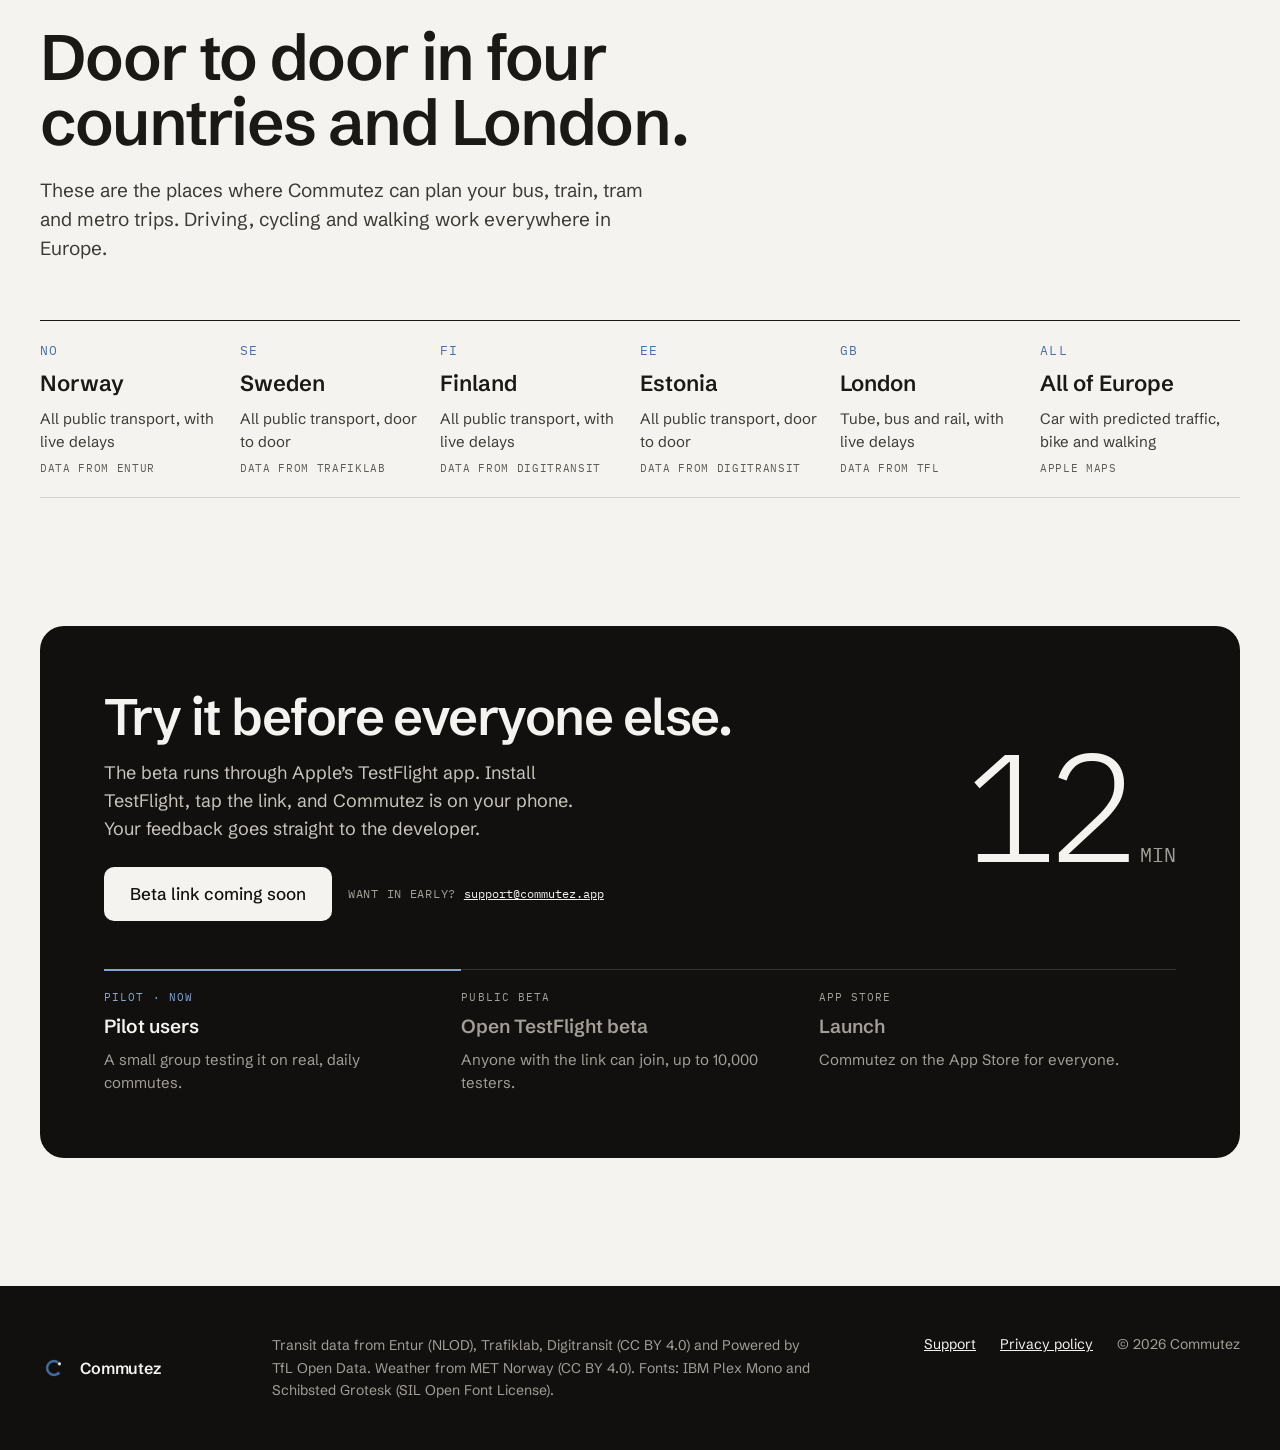
==== commit 9e942098: "Make car, bike and walking visible: country row and a details card 'Where it works' gets an 'All of " ====
--- a/index.html
+++ b/index.html
@@ -18,7 +18,7 @@
   <meta name="theme-color" content="#f5f3ef">
   <link rel="preload" href="/assets/fonts/IBMPlexMono-Light.ttf" as="font" type="font/ttf" crossorigin>
   <link rel="preload" href="/assets/fonts/SchibstedGrotesk.ttf" as="font" type="font/ttf" crossorigin>
-  <link rel="stylesheet" href="/assets/home.css?v=15">
+  <link rel="stylesheet" href="/assets/home.css?v=16">
 </head>
 <body>
 
@@ -361,6 +361,11 @@
         <h3>Useful between trips</h3>
         <p>When there’s no commute to count down, each widget shows what you pick: your next departure, the weather, or when the rain starts.</p>
       </div>
+      <div class="detail">
+        <div class="rows"><div><span>CAR · LEAVE 07:31</span><span>24 MIN</span></div><div class="dim"><span>WITH TRAFFIC</span><span>APPLE MAPS</span></div></div>
+        <h3>By car, too</h3>
+        <p>Driving? The countdown uses the traffic predicted for the moment you leave. Bike and walking work too, anywhere in Europe.</p>
+      </div>
     </div>
   </div>
 </section>
@@ -393,7 +398,7 @@
     <div class="intro">
       <p class="eyebrow">Where it works</p>
       <h2 class="h2">Door to door in four countries and London.</h2>
-      <p class="lede">These are the places where Commutez can plan your bus, train, tram and metro trips. Driving, cycling and walking work everywhere in Europe.</p>
+      <p class="lede"><span class="t-long">These are the places where Commutez can plan your bus, train, tram and metro trips. Driving, cycling and walking work everywhere in Europe.</span><span class="t-short">Bus, train, tram and metro with live times here. Car, bike and walking everywhere in Europe.</span></p>
     </div>
     <div class="countries">
       <div><span class="code">NO</span><strong>Norway</strong><span>All public transport, with live delays</span><span class="src">Data from Entur</span></div>
@@ -401,6 +406,7 @@
       <div><span class="code">FI</span><strong>Finland</strong><span>All public transport, with live delays</span><span class="src">Data from Digitransit</span></div>
       <div><span class="code">EE</span><strong>Estonia</strong><span>All public transport, door to door</span><span class="src">Data from Digitransit</span></div>
       <div><span class="code">GB</span><strong>London</strong><span>Tube, bus and rail, with live delays</span><span class="src">Data from TfL</span></div>
+      <div><span class="code">ALL</span><strong>All of Europe</strong><span>Car with predicted traffic, bike and walking</span><span class="src">Apple Maps</span></div>
     </div>
   </div>
 </section>
--- a/assets/home.css
+++ b/assets/home.css
@@ -288,7 +288,7 @@
 .dir span.on { border-bottom-color: var(--paper); color: var(--paper); }
 
 /* ---------- details ---------- */
-.details { display: grid; grid-template-columns: repeat(auto-fit, minmax(240px, 1fr)); gap: 48px 40px; }
+.details { display: grid; grid-template-columns: repeat(auto-fit, minmax(190px, 1fr)); gap: 48px 32px; }
 .detail { display: flex; flex-direction: column; gap: 16px; border-top: 1px solid var(--ink-2); padding-top: 20px; }
 .detail h3 { font-size: 21px; font-weight: 600; }
 .detail p { font-size: 16px; color: var(--text-2); }
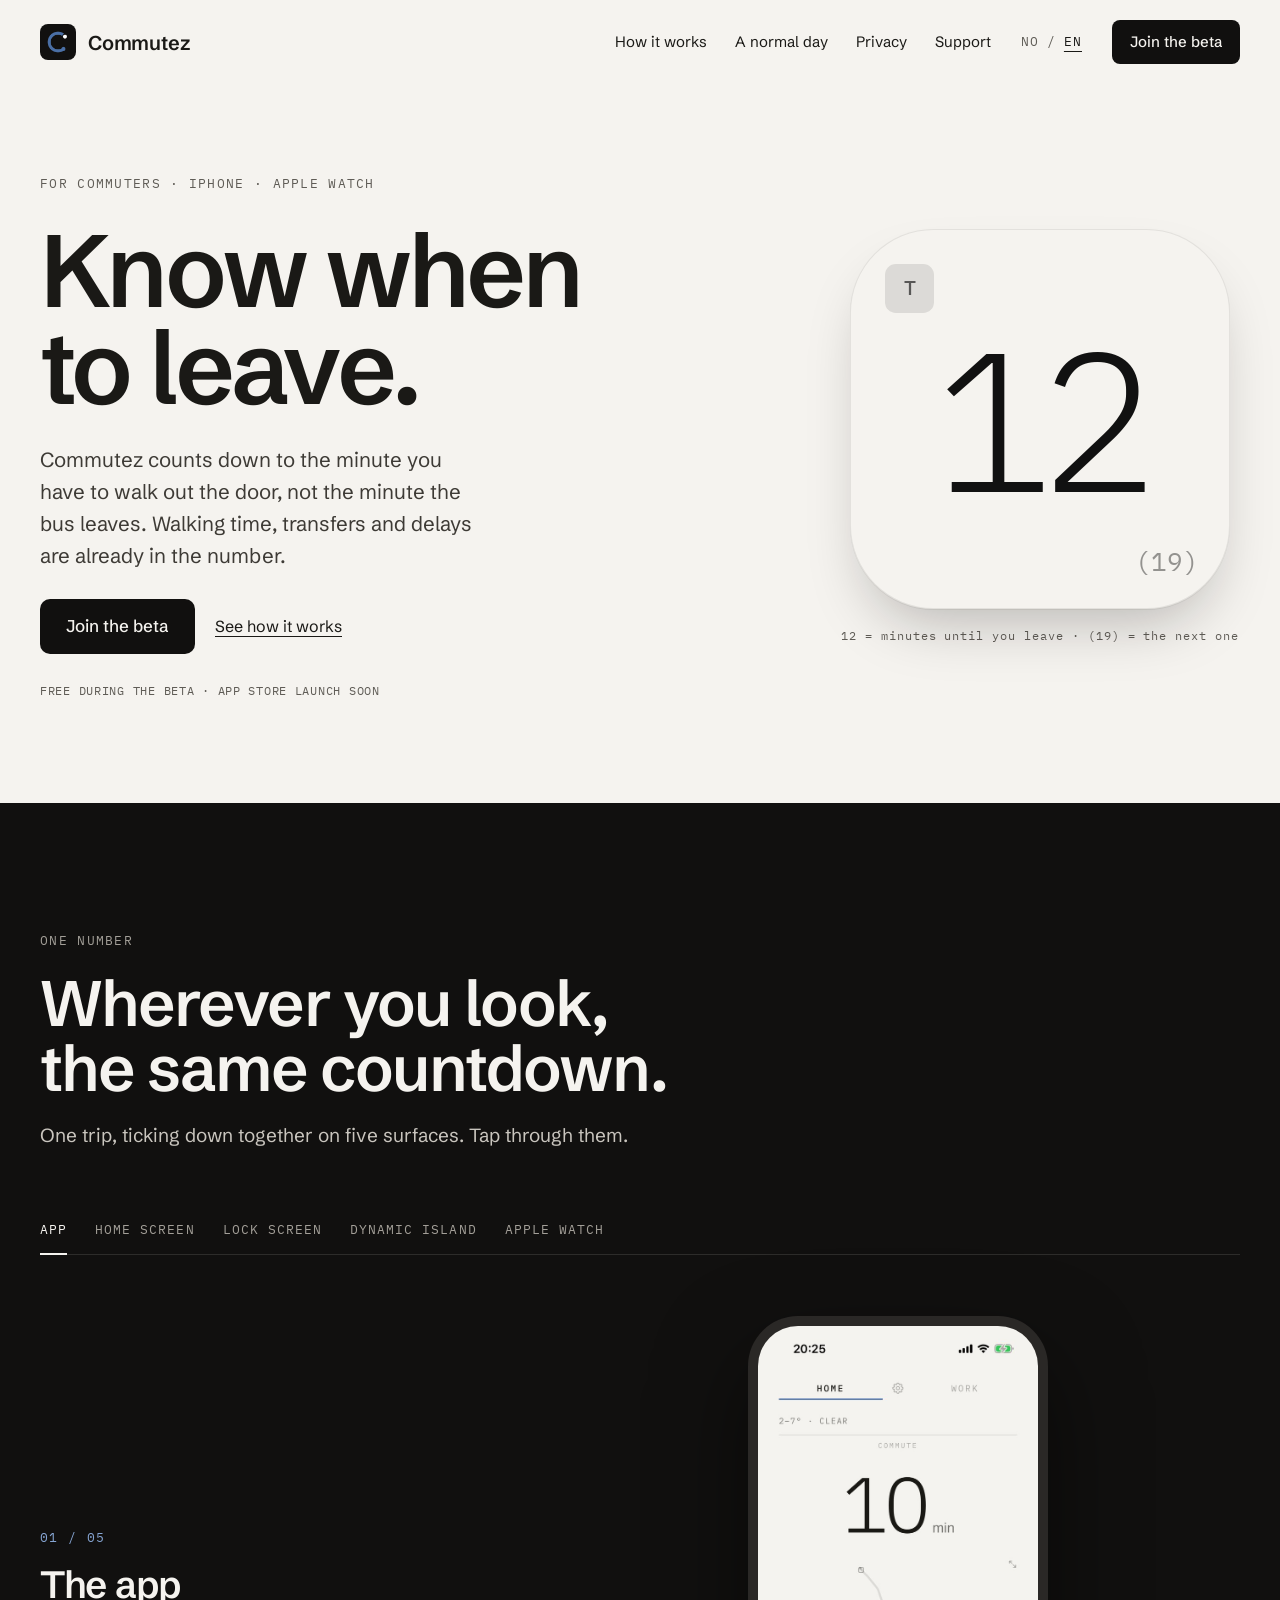
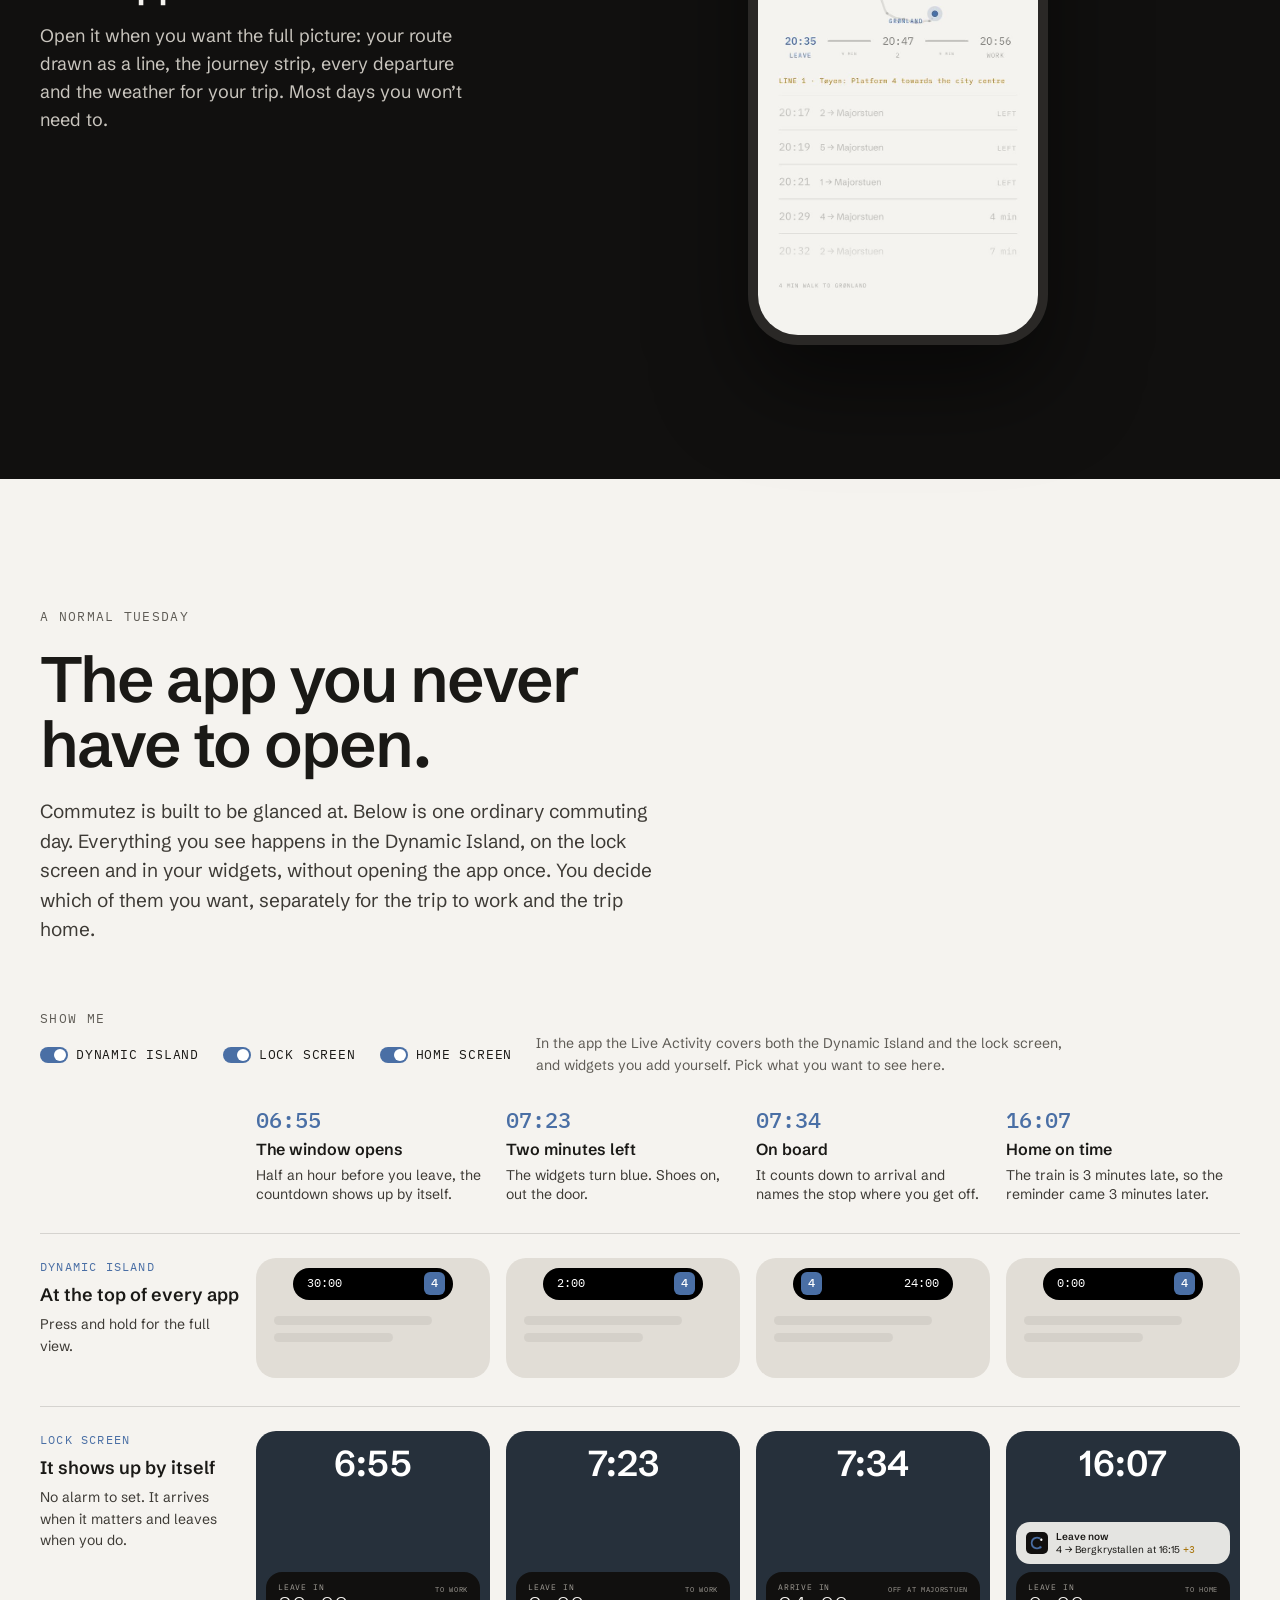
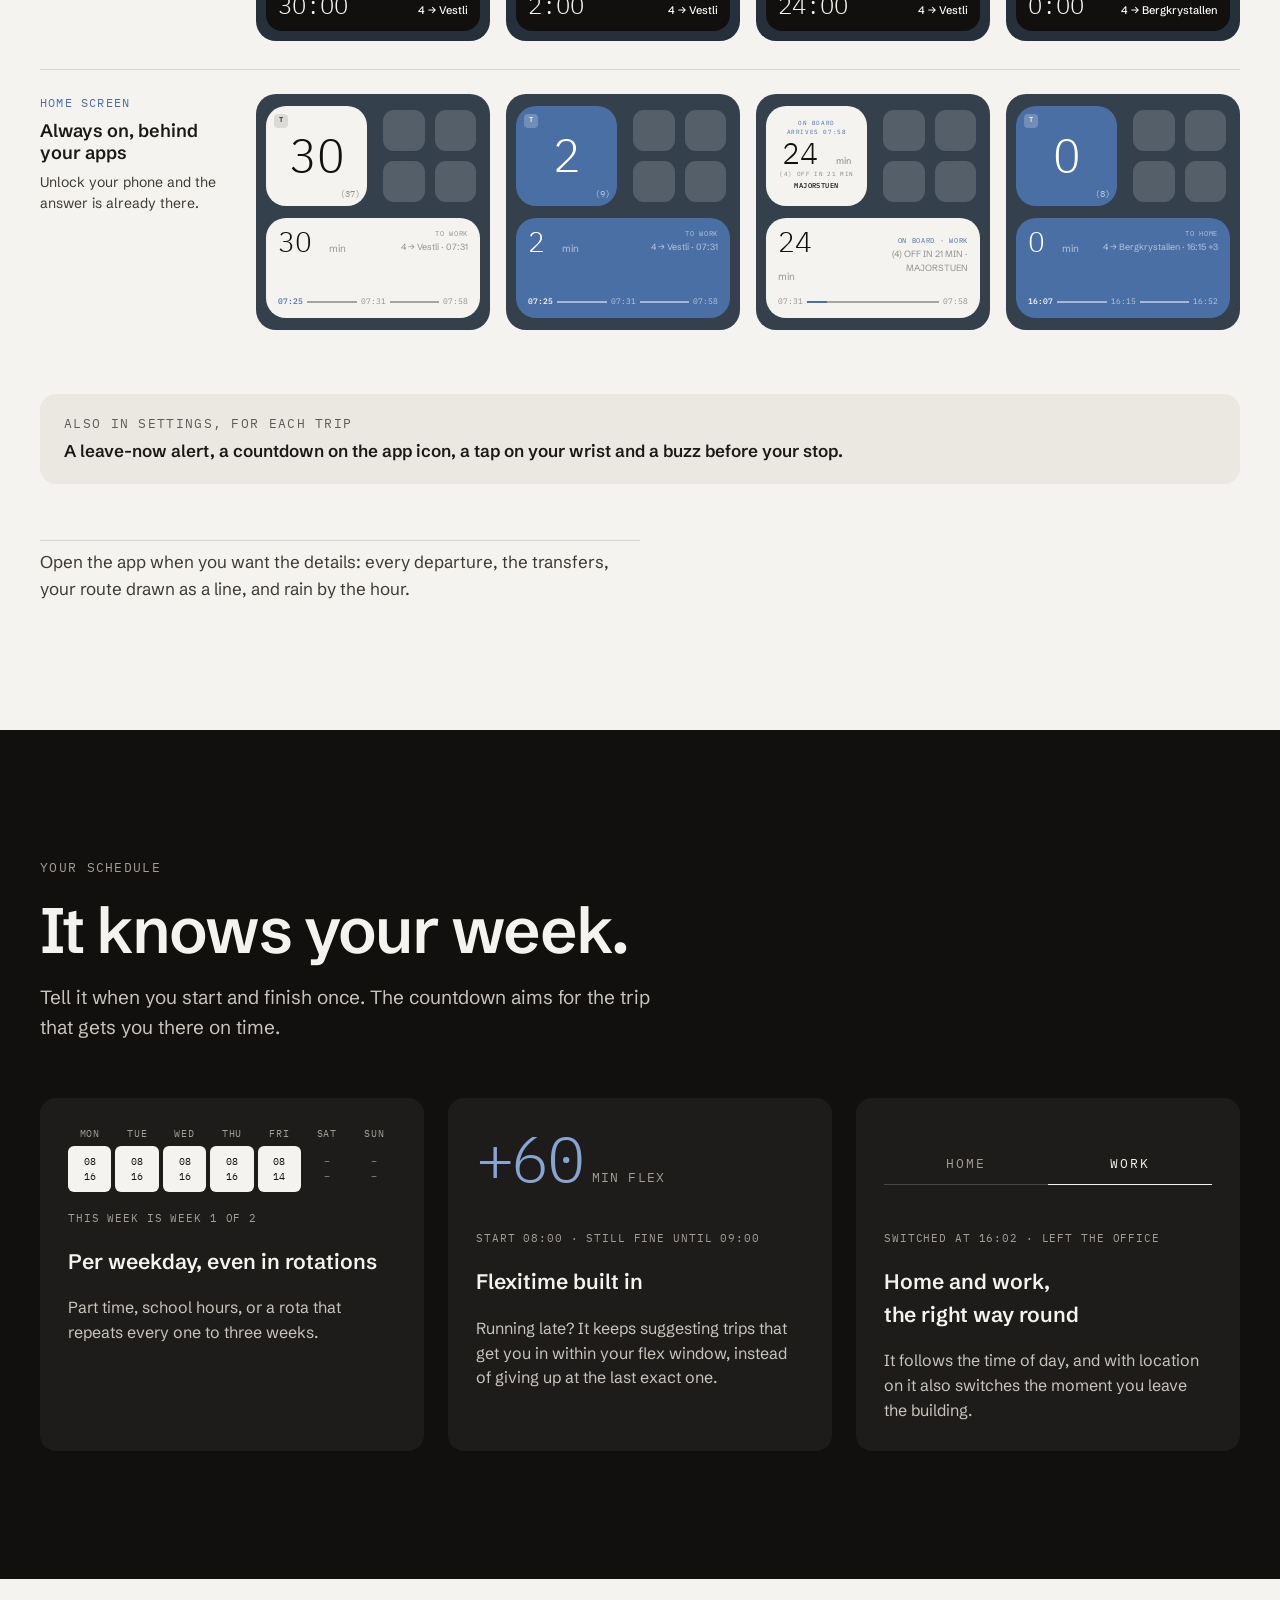
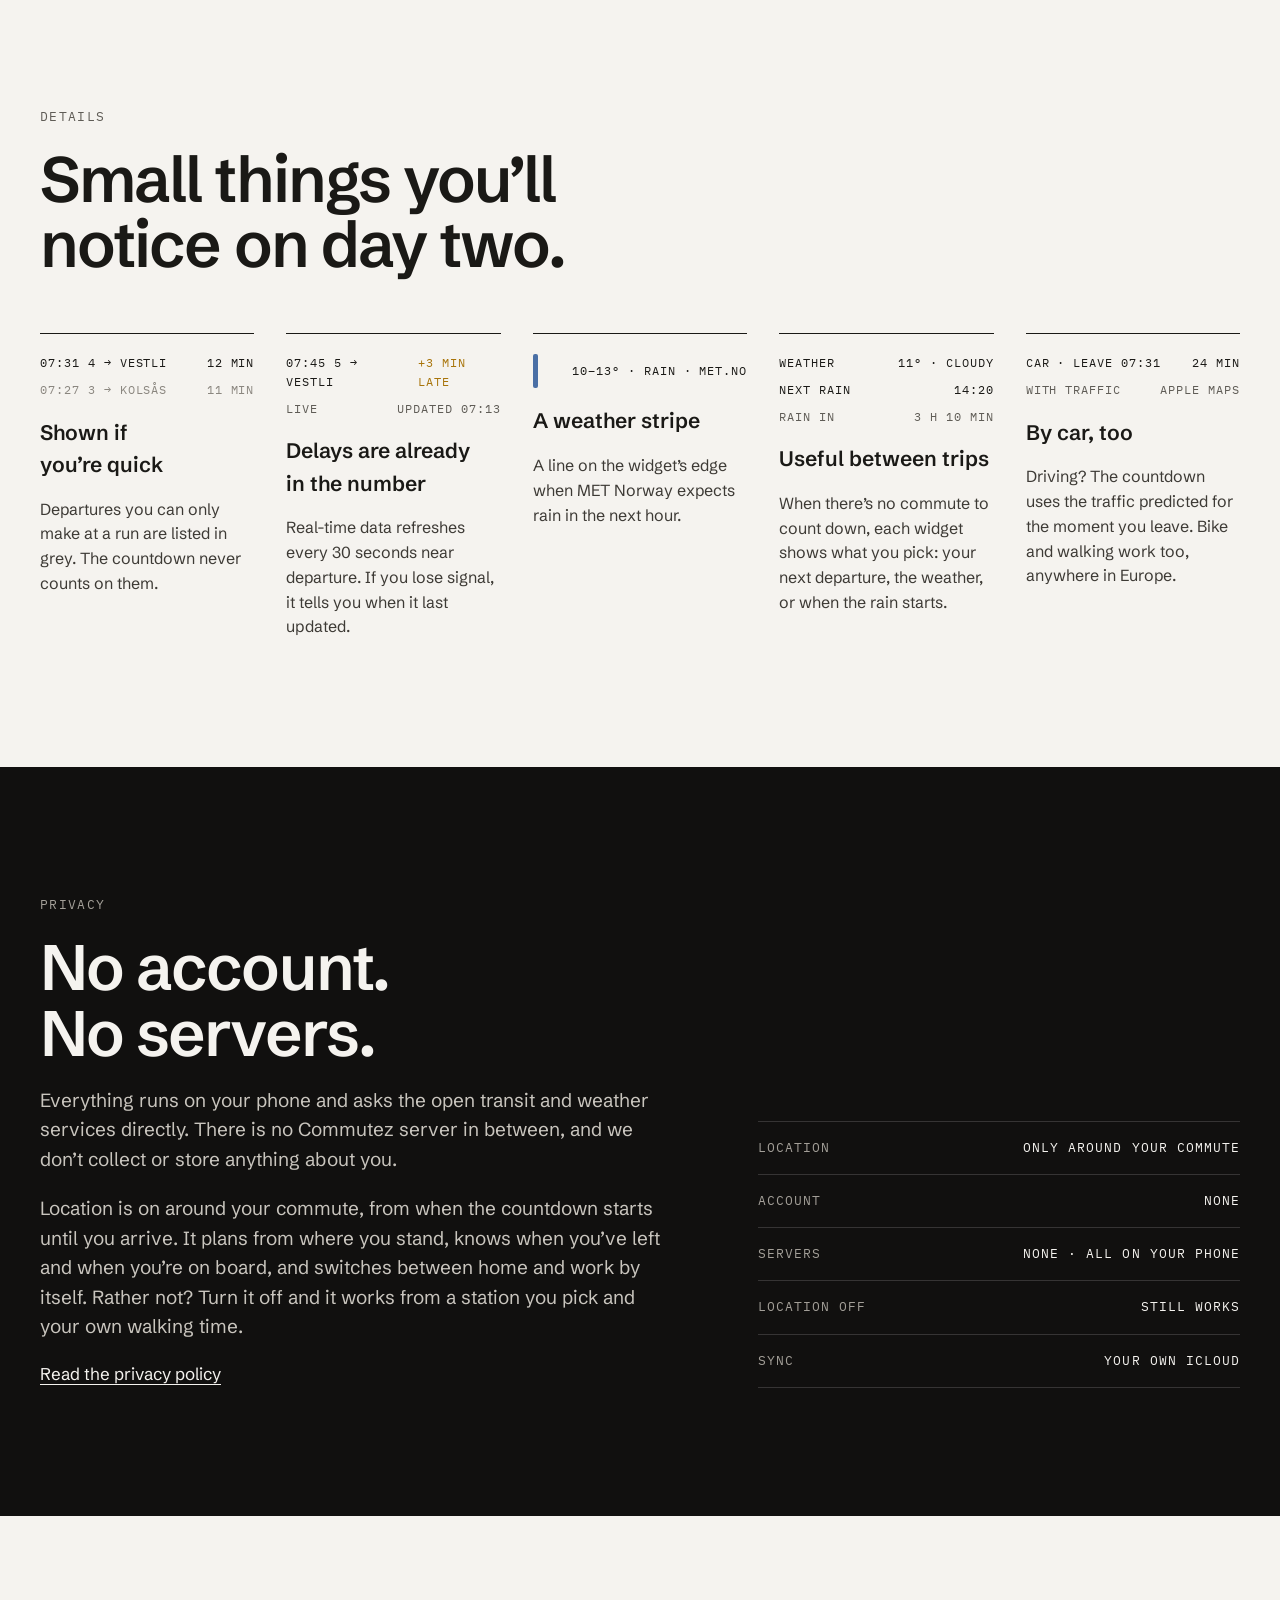
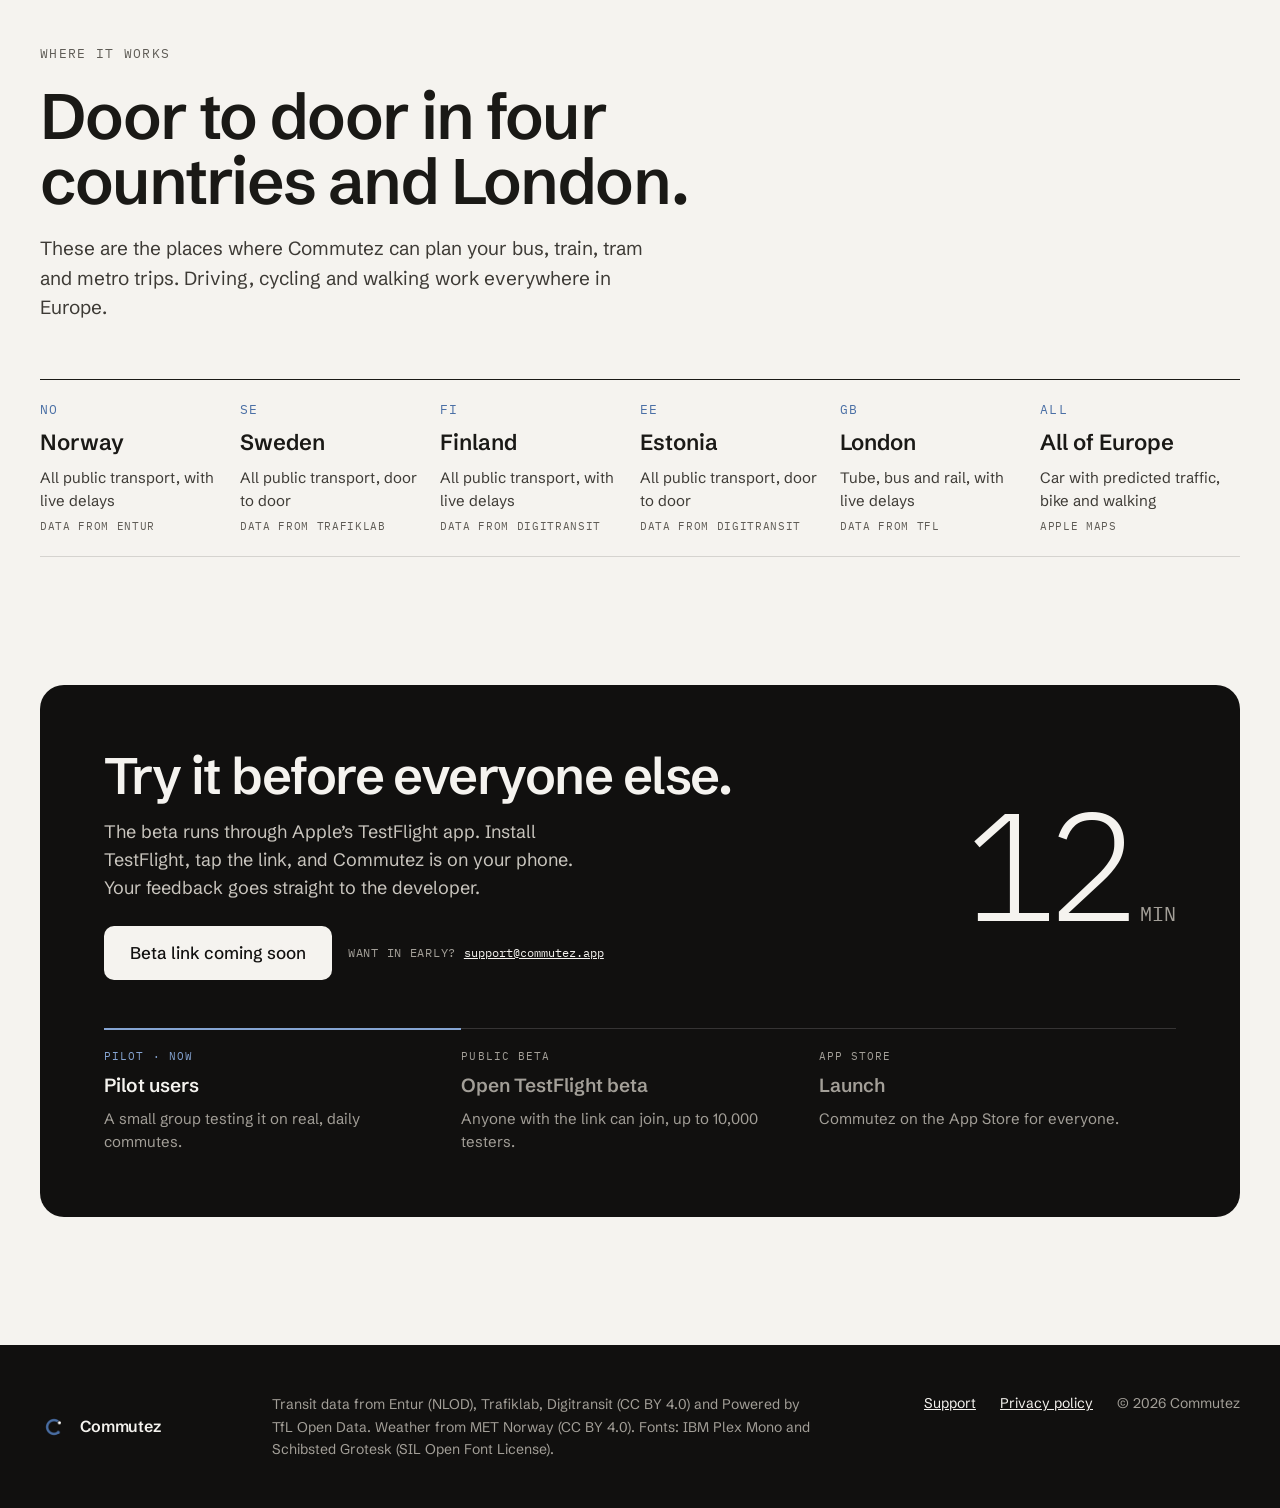
==== commit 6a9a3f99: "Location is on around the commute by default: site and privacy policy Co-Authored-By: Claude Opus 5." ====
--- a/index.html
+++ b/index.html
@@ -327,7 +327,7 @@
         <div class="dir"><span>HOME</span><span class="on">WORK</span></div>
         <p class="meta">SWITCHED AT 16:02 · LEFT THE OFFICE</p>
         <h3>Home and work, the right way round</h3>
-        <p>It follows the time of day. Turn on location and it also switches the moment you leave the building.</p>
+        <p>It follows the time of day, and with location on it also switches the moment you leave the building.</p>
       </div>
     </div>
   </div>
@@ -377,15 +377,15 @@
       <div>
         <p class="eyebrow">Privacy</p>
         <h2 class="h2">No account. No servers.</h2>
-        <p class="lede"><span class="t-long">Everything runs on your phone and asks the open transit and weather services directly. There is no Commutez server in between, and we don’t collect or store anything about you.</span><span class="t-short">Everything runs on your phone, straight against open transit and weather data. No Commutez server, nothing stored about you. Share more, like your location, and it gets more precise.</span></p>
-        <p class="lede hide-phone">You choose how much to share. Start with just a nearby station and your own walking time. Turn on location and it gets sharper: it plans from where you stand and switches between home and work by itself.</p>
+        <p class="lede"><span class="t-long">Everything runs on your phone and asks the open transit and weather services directly. There is no Commutez server in between, and we don’t collect or store anything about you.</span><span class="t-short">Everything runs on your phone, straight against open transit and weather data. No Commutez server, nothing stored about you. Your location stays on the phone and is only used around your commute.</span></p>
+        <p class="lede hide-phone">Location is on around your commute, from when the countdown starts until you arrive. It plans from where you stand, knows when you’ve left and when you’re on board, and switches between home and work by itself. Rather not? Turn it off and it works from a station you pick and your own walking time.</p>
         <p><a class="text-link" href="/privacy/">Read the privacy policy</a></p>
       </div>
       <div class="facts">
-        <div><span>Location</span><span>Off by default</span></div>
+        <div><span>Location</span><span>Only around your commute</span></div>
         <div><span>Account</span><span>None</span></div>
         <div><span>Servers</span><span>None · all on your phone</span></div>
-        <div><span>Share more</span><span>More precise</span></div>
+        <div><span>Location off</span><span>Still works</span></div>
         <div><span>Sync</span><span>Your own iCloud</span></div>
       </div>
     </div>
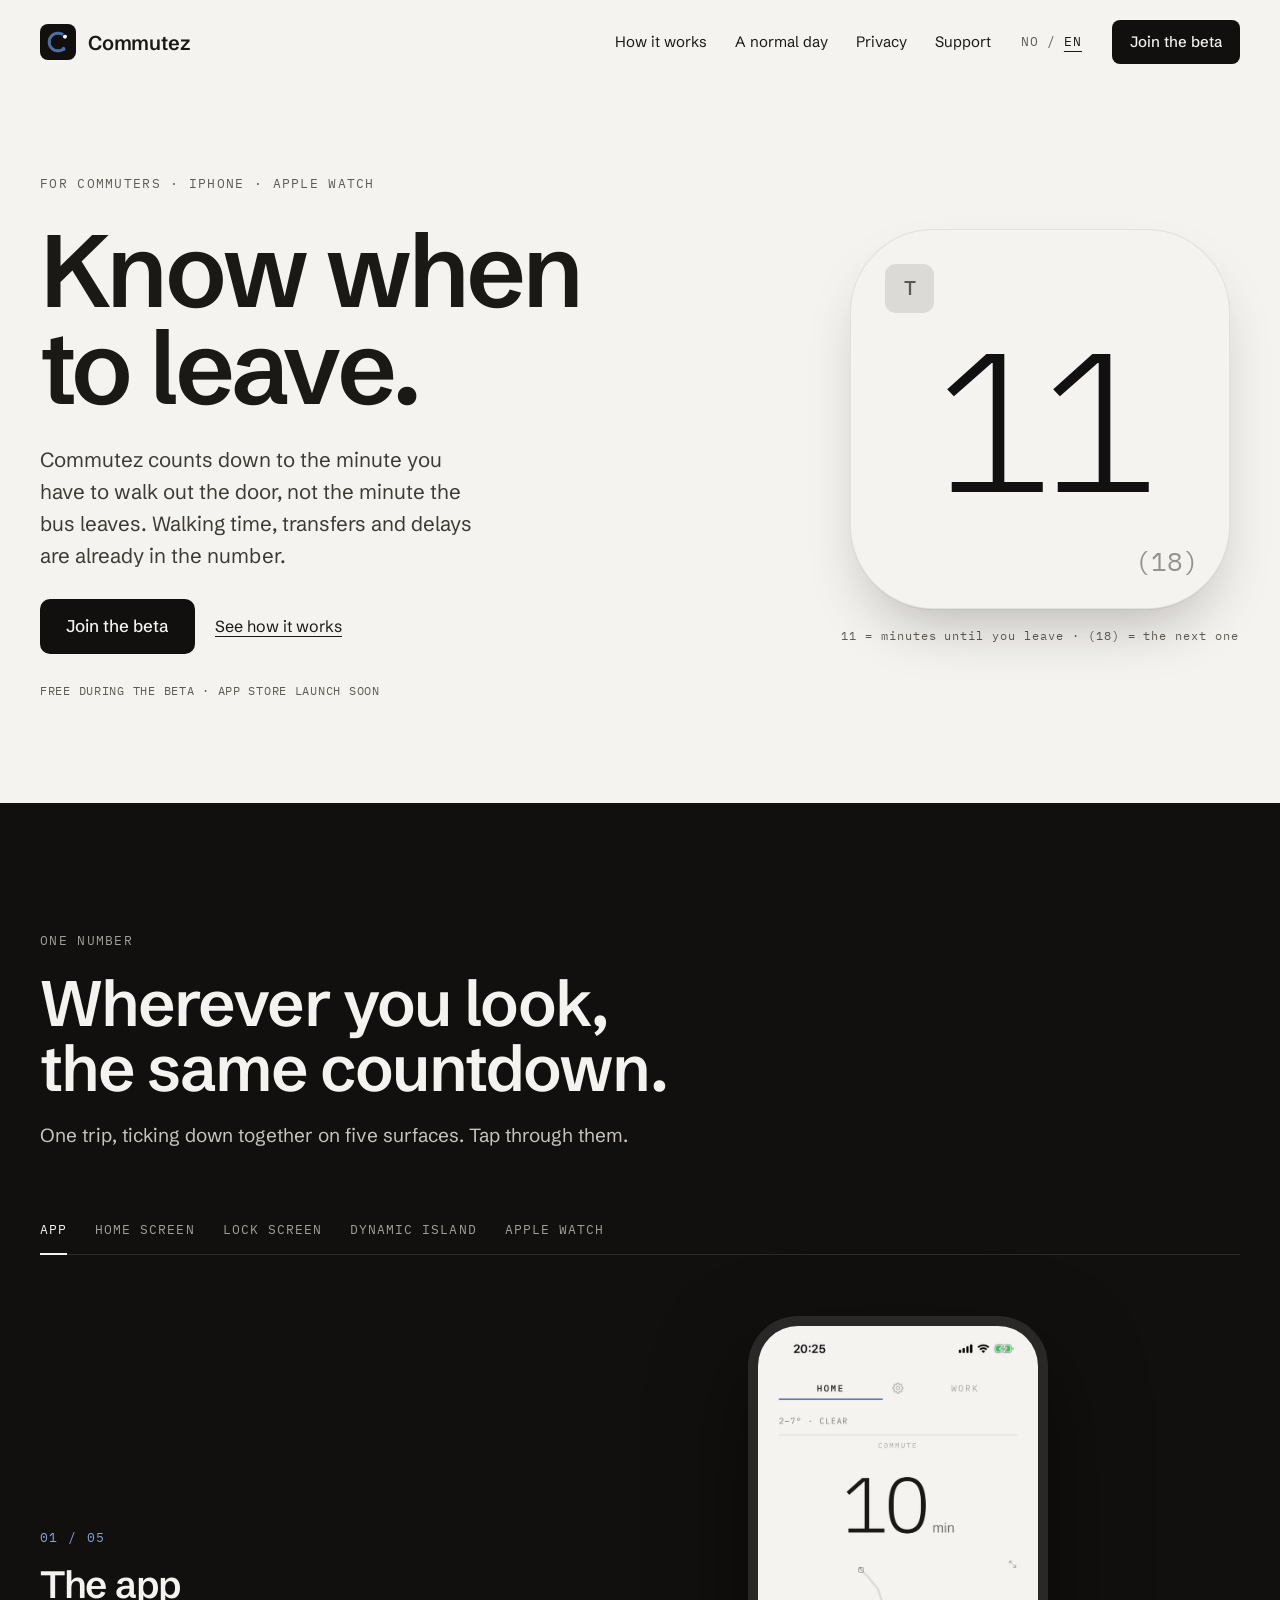
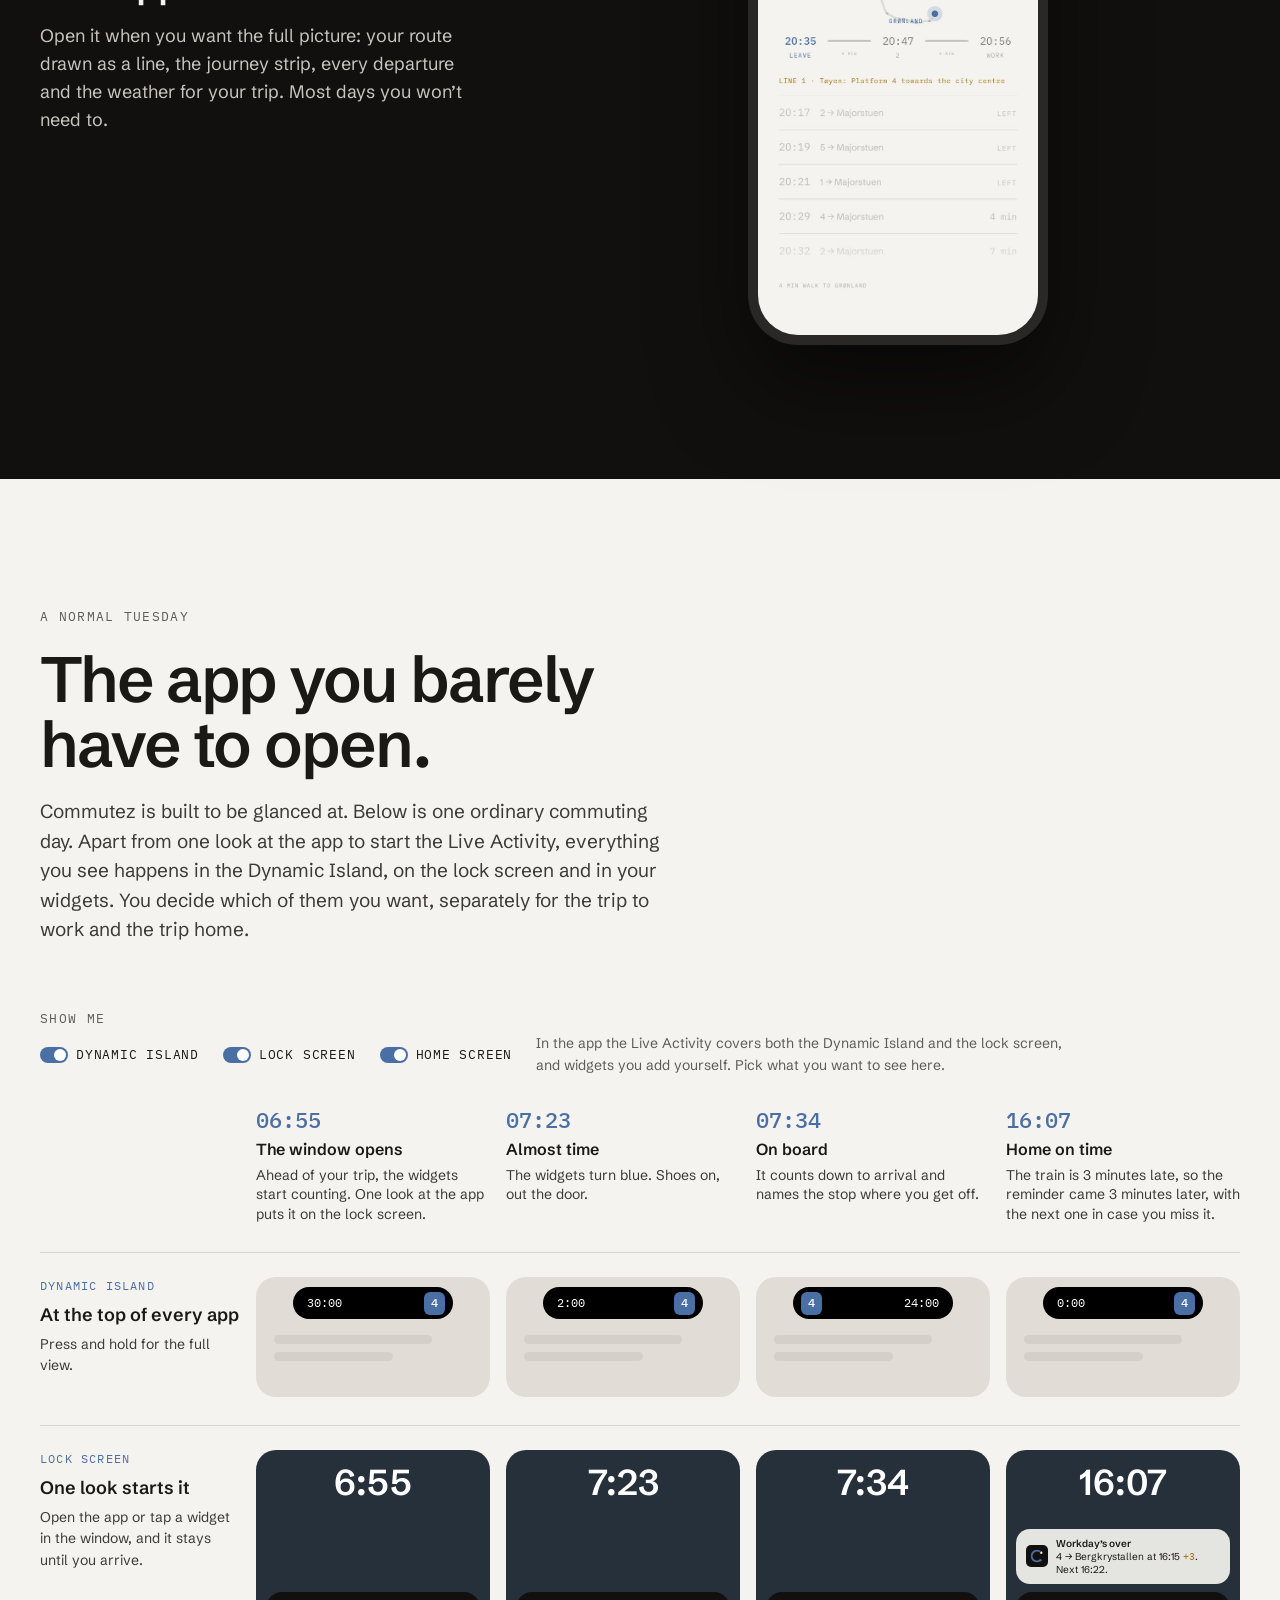
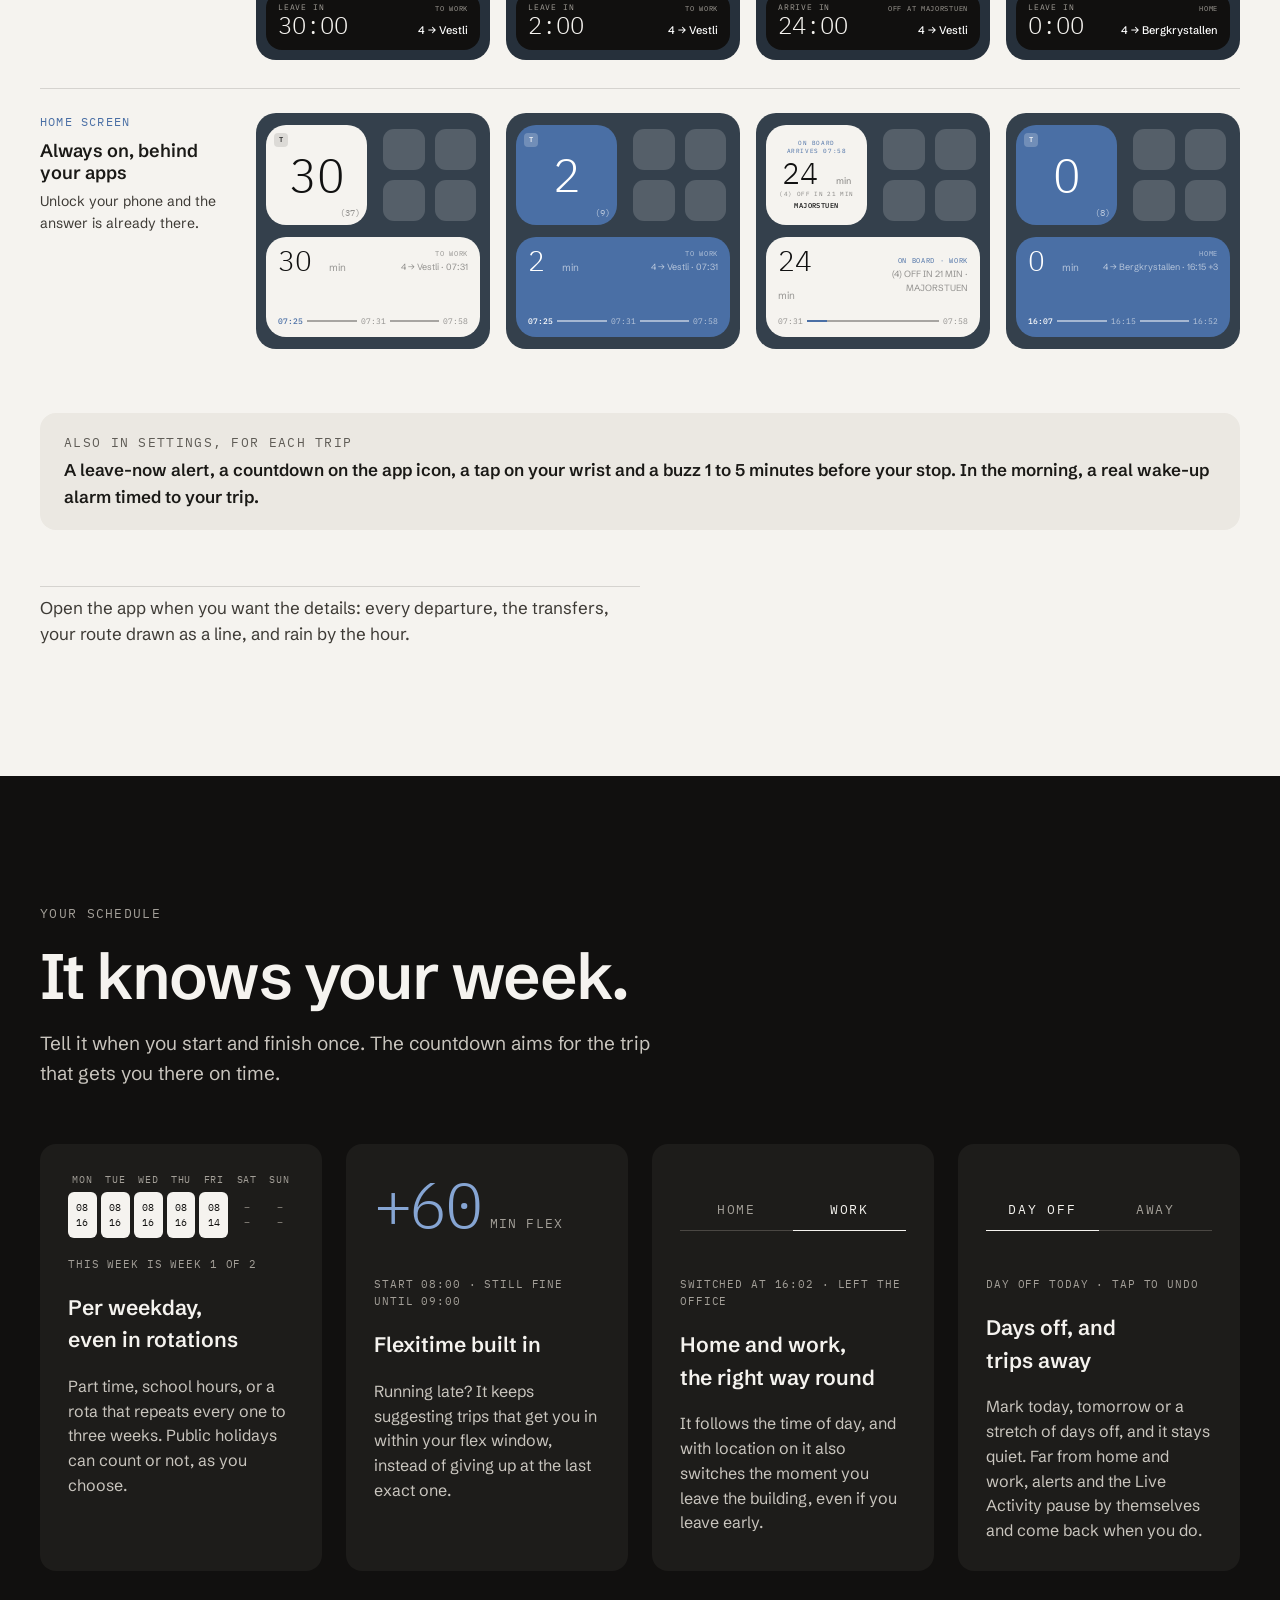
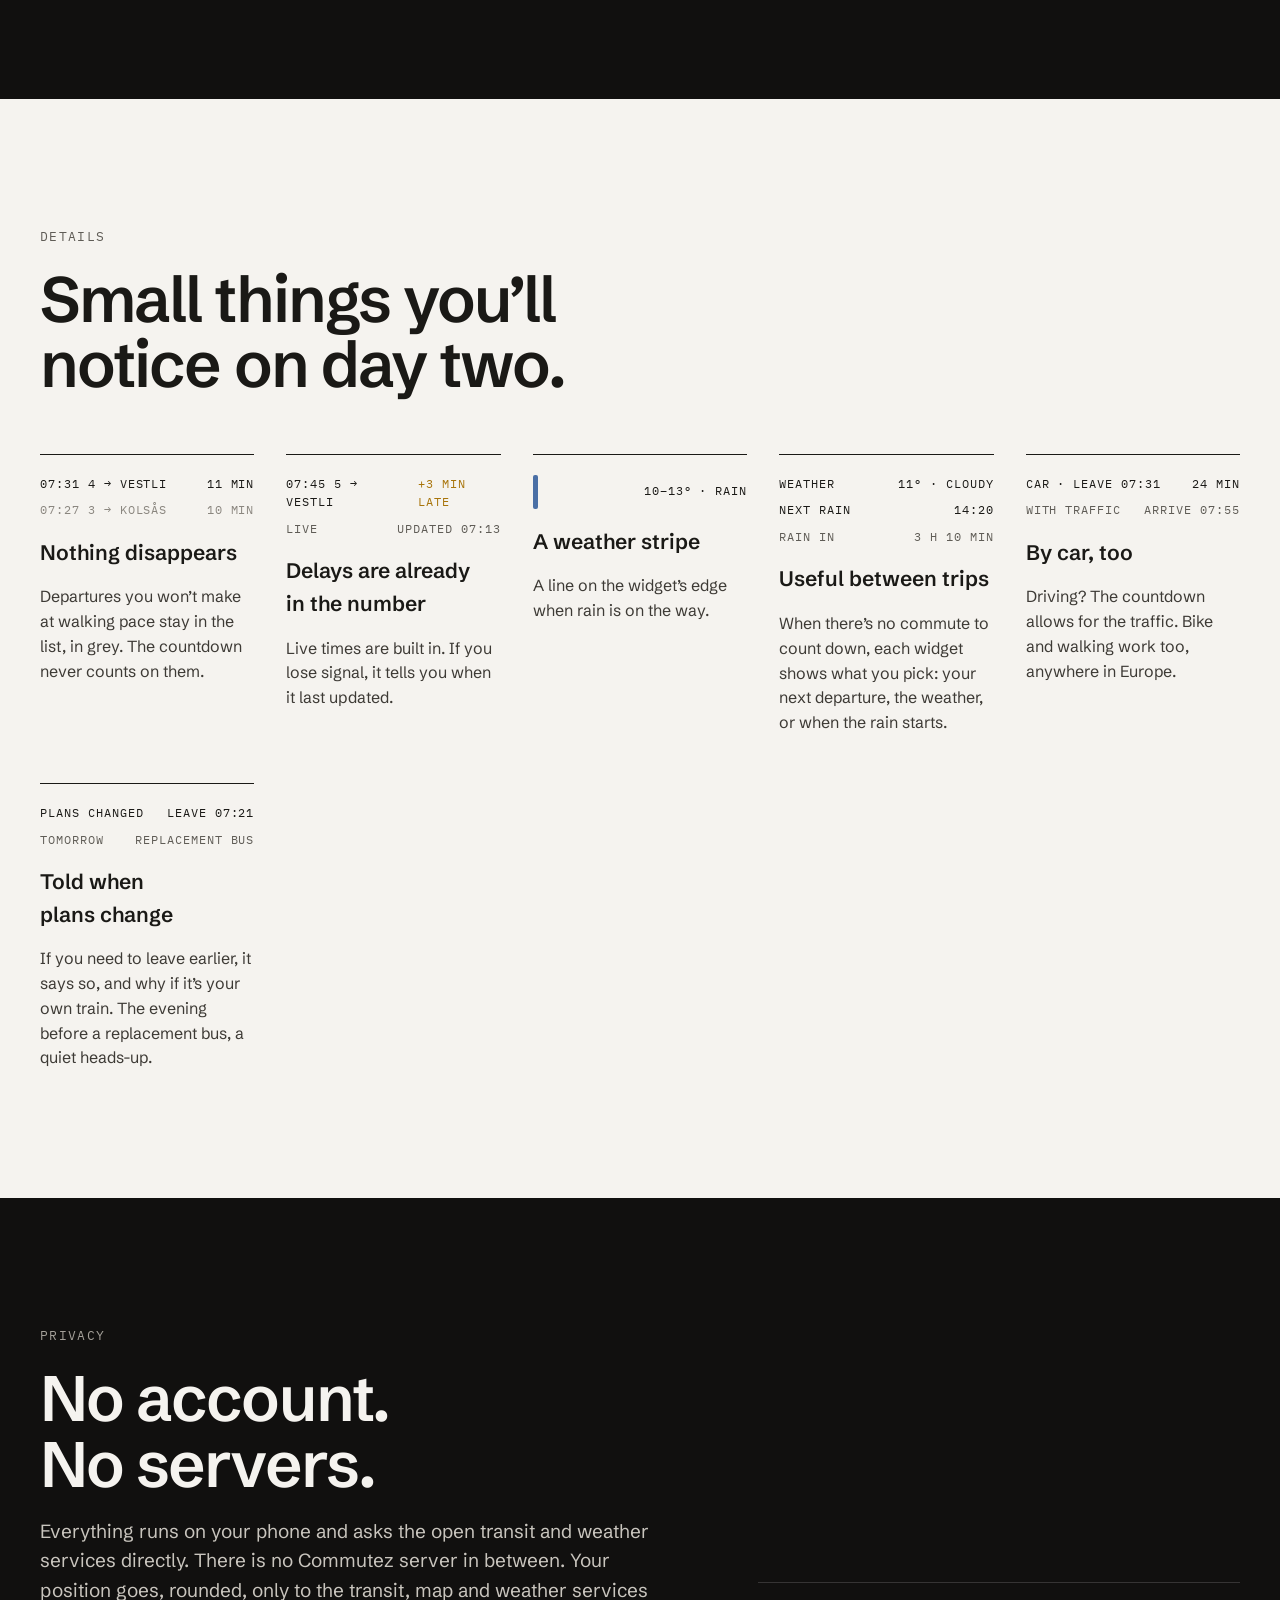
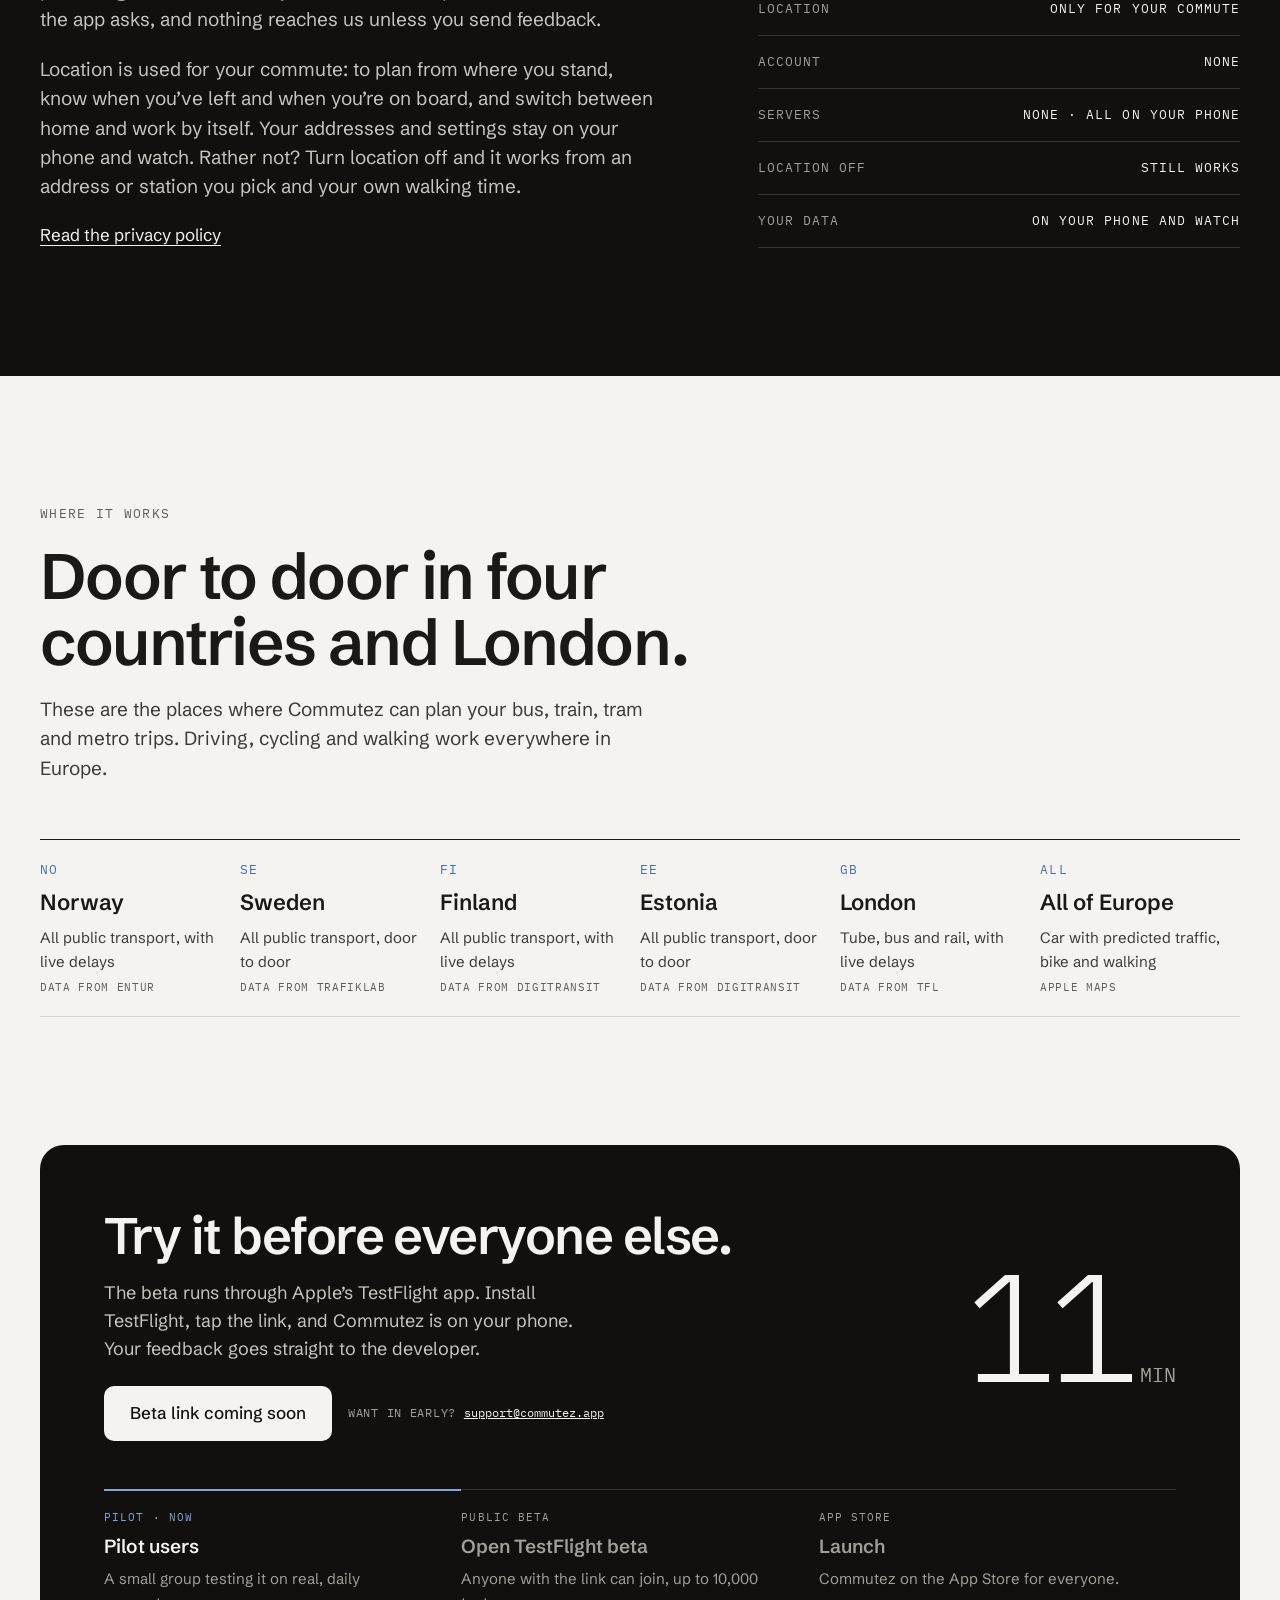
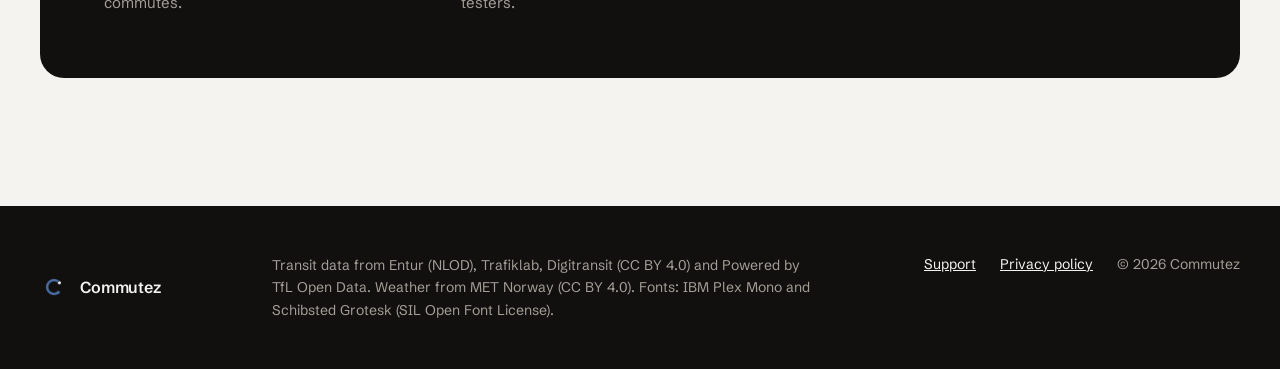
==== commit 11f380d1: "Up to date with the app as of build 19: privacy policy, Norwegian support page, plainer wording - Pr" ====
--- a/index.html
+++ b/index.html
@@ -99,7 +99,7 @@
       <div class="surface-copy">
         <p class="step">02 / 05</p>
         <h3>Home Screen widgets</h3>
-        <p><span class="t-long">Three sizes. The small tile is just the number. The wide and large ones add the journey strip: when to leave, when the ride goes and when you’re there. At two minutes they turn blue.</span><span class="t-short">Widgets in three sizes. At two minutes they turn blue.</span></p>
+        <p><span class="t-long">Three sizes. The small tile is just the number. The wide and large ones add the journey strip: when to leave, when the ride goes and when you’re there. When it’s time to go, they turn blue. Tap one and the app opens on the countdown.</span><span class="t-short">Widgets in three sizes. Blue when it’s time to go.</span></p>
       </div>
       <div class="stage">
         <div class="shot-stack">
@@ -120,7 +120,7 @@
       <div class="surface-copy">
         <p class="step">03 / 05</p>
         <h3>Lock Screen and Live Activity</h3>
-        <p><span class="t-long">When it’s time to think about leaving, the countdown appears on the lock screen by itself and ticks by the second. No alarm to set.</span><span class="t-short">Shows up by itself and ticks by the second.</span></p>
+        <p><span class="t-long">When it’s time to think about leaving, open the app or tap a widget, and the countdown moves to the lock screen and ticks by the second. It keeps going with the app closed until you arrive.</span><span class="t-short">Ticks by the second, with the app closed.</span></p>
       </div>
       <div class="stage">
         <div class="shot-stack">
@@ -167,7 +167,7 @@
       <div class="surface-copy">
         <p class="step">05 / 05</p>
         <h3>Apple Watch</h3>
-        <p><span class="t-long">Its own watch app, Smart Stack widgets and complications. The watch plans trips by itself, so it works without your phone.</span><span class="t-short">Its own app. Works without your phone.</span></p>
+        <p><span class="t-long">Its own watch app, Smart Stack widgets and complications. The watch plans trips by itself, so it works without your phone, and it can tap your wrist when it’s time to go.</span><span class="t-short">Its own app. Works without your phone.</span></p>
       </div>
       <div class="stage">
         <div class="watch" role="img" aria-label="Apple Watch showing minutes until you leave">
@@ -189,8 +189,8 @@
   <div class="inner">
     <div class="intro">
       <p class="eyebrow">A normal Tuesday</p>
-      <h2 class="h2">The app you never have to open.</h2>
-      <p class="lede"><span class="t-long">Commutez is built to be glanced at. Below is one ordinary commuting day. Everything you see happens in the Dynamic Island, on the lock screen and in your widgets, without opening the app once. You decide which of them you want, separately for the trip to work and the trip home.</span><span class="t-short">One ordinary commuting day, on the Dynamic Island, the lock screen and your widgets. The app stays closed.</span></p>
+      <h2 class="h2">The app you barely have to open.</h2>
+      <p class="lede"><span class="t-long">Commutez is built to be glanced at. Below is one ordinary commuting day. Apart from one look at the app to start the Live Activity, everything you see happens in the Dynamic Island, on the lock screen and in your widgets. You decide which of them you want, separately for the trip to work and the trip home.</span><span class="t-short">One ordinary commuting day, on the Dynamic Island, the lock screen and your widgets. One look at the app starts it.</span></p>
       <p class="filter-hint phone-only">Switch any of them off as you go. In the app, one Live Activity switch covers the Dynamic Island and the lock screen.</p>
     </div>
 
@@ -209,10 +209,10 @@
           </div>
         <div class="day-row head">
           <div></div>
-          <div class="col-head"><span class="t">06:55</span><strong>The window opens</strong><span>Half an hour before you leave, the countdown shows up by itself.</span></div>
-          <div class="col-head"><span class="t">07:23</span><strong>Two minutes left</strong><span>The widgets turn blue. Shoes on, out the door.</span></div>
+          <div class="col-head"><span class="t">06:55</span><strong>The window opens</strong><span>Ahead of your trip, the widgets start counting. One look at the app puts it on the lock screen.</span></div>
+          <div class="col-head"><span class="t">07:23</span><strong>Almost time</strong><span>The widgets turn blue. Shoes on, out the door.</span></div>
           <div class="col-head"><span class="t">07:34</span><strong>On board</strong><span>It counts down to arrival and names the stop where you get off.</span></div>
-          <div class="col-head"><span class="t">16:07</span><strong>Home on time</strong><span>The train is 3 minutes late, so the reminder came 3 minutes later.</span></div>
+          <div class="col-head"><span class="t">16:07</span><strong>Home on time</strong><span>The train is 3 minutes late, so the reminder came 3 minutes later, with the next one in case you miss it.</span></div>
         </div>
 
         <div class="day-row" data-surface="island">
@@ -220,7 +220,7 @@
             <div class="row-head"><span class="cap">Dynamic Island</span><strong>At the top of every app</strong><span>Press and hold for the full view.</span></div>
             <figure class="moment is-active"><figcaption><b>06:55</b> The window opens</figcaption>
               <div class="cell isl"><span class="pill"><span>30:00</span><span class="badge">4</span></span><div class="ghost-lines"><span style="width:80%"></span><span style="width:60%"></span></div></div></figure>
-            <figure class="moment"><figcaption><b>07:23</b> Two minutes left</figcaption>
+            <figure class="moment"><figcaption><b>07:23</b> Almost time</figcaption>
               <div class="cell isl"><span class="pill"><span>2:00</span><span class="badge">4</span></span><div class="ghost-lines"><span style="width:80%"></span><span style="width:60%"></span></div></div></figure>
             <figure class="moment"><figcaption><b>07:34</b> On board: the sides swap</figcaption>
               <div class="cell isl"><span class="pill flip"><span class="badge">4</span><span>24:00</span></span><div class="ghost-lines"><span style="width:80%"></span><span style="width:60%"></span></div></div></figure>
@@ -231,11 +231,11 @@
 
         <div class="day-row" data-surface="lock">
           <div class="day-pin">
-            <div class="row-head"><span class="cap">Lock Screen</span><strong>It shows up by itself</strong><span>No alarm to set. It arrives when it matters and leaves when you do.</span></div>
-            <figure class="moment is-active"><figcaption><b>06:55</b> Half an hour before you leave</figcaption>
+            <div class="row-head"><span class="cap">Lock Screen</span><strong>One look starts it</strong><span>Open the app or tap a widget in the window, and it stays until you arrive.</span></div>
+            <figure class="moment is-active"><figcaption><b>06:55</b> The window opens</figcaption>
               <div class="cell lock"><span class="clock">6:55</span><span class="grow"></span>
                 <div class="la-mini"><div><span class="cap">Leave in</span><span class="big">30:00</span></div><div class="right"><span class="cap">To work</span><b>4 → Vestli</b></div></div></div></figure>
-            <figure class="moment"><figcaption><b>07:23</b> Two minutes left</figcaption>
+            <figure class="moment"><figcaption><b>07:23</b> Almost time</figcaption>
               <div class="cell lock"><span class="clock">7:23</span><span class="grow"></span>
                 <div class="la-mini"><div><span class="cap">Leave in</span><span class="big">2:00</span></div><div class="right"><span class="cap">To work</span><b>4 → Vestli</b></div></div></div></figure>
             <figure class="moment"><figcaption><b>07:34</b> On board: counting to arrival</figcaption>
@@ -243,15 +243,15 @@
                 <div class="la-mini"><div><span class="cap">Arrive in</span><span class="big">24:00</span></div><div class="right"><span class="cap">Off at Majorstuen</span><b>4 → Vestli</b></div></div></div></figure>
             <figure class="moment"><figcaption><b>16:07</b> The train is late, so the reminder waited</figcaption>
               <div class="cell lock"><span class="clock">16:07</span><span class="grow"></span>
-                <div class="notif"><img src="/assets/icon-256.png" alt=""><div><strong>Leave now</strong>4 → Bergkrystallen at 16:15 <span class="late">+3</span></div></div>
-                <div class="la-mini"><div><span class="cap">Leave in</span><span class="big">0:00</span></div><div class="right"><span class="cap">To home</span><b>4 → Bergkrystallen</b></div></div></div></figure>
+                <div class="notif"><img src="/assets/icon-256.png" alt=""><div><strong>Workday’s over</strong>4 → Bergkrystallen at 16:15 <span class="late">+3</span>. Next 16:22.</div></div>
+                <div class="la-mini"><div><span class="cap">Leave in</span><span class="big">0:00</span></div><div class="right"><span class="cap">Home</span><b>4 → Bergkrystallen</b></div></div></div></figure>
           </div>
         </div>
 
         <div class="day-row" data-surface="home">
           <div class="day-pin">
             <div class="row-head"><span class="cap">Home Screen</span><strong>Always on, behind your apps</strong><span>Unlock your phone and the answer is already there.</span></div>
-            <figure class="moment is-active"><figcaption><b>06:55</b> 30 minutes to go</figcaption>
+            <figure class="moment is-active"><figcaption><b>06:55</b> Counting down</figcaption>
               <div class="cell home">
                 <div class="w sq"><span class="box">T</span><span class="n">30</span><span class="nx">(37)</span></div>
                 <div class="icons" aria-hidden="true"><span></span><span></span><span></span><span></span></div>
@@ -276,7 +276,7 @@
               <div class="cell home">
                 <div class="w sq hot"><span class="box">T</span><span class="n">0</span><span class="nx">(8)</span></div>
                 <div class="icons" aria-hidden="true"><span></span><span></span><span></span><span></span></div>
-                <div class="w wide hot"><div class="top-row"><span class="n">0 <small>min</small></span><span class="meta"><span class="cap">To home</span><span>4 → Bergkrystallen · 16:15 +3</span></span></div>
+                <div class="w wide hot"><div class="top-row"><span class="n">0 <small>min</small></span><span class="meta"><span class="cap">Home</span><span>4 → Bergkrystallen · 16:15 +3</span></span></div>
                   <div class="strip"><b>16:07</b><i></i><span>16:15</span><i></i><span>16:52</span></div></div>
               </div></figure>
           </div>
@@ -286,7 +286,7 @@
     <div class="day-end">
     <h2 class="h2 phone-only">More in settings.</h2>
     <div class="choices">
-      <div class="lead"><span class="eyebrow">Also in settings, for each trip</span><strong>A leave-now alert, a countdown on the app icon, a tap on your wrist and a buzz before your stop.</strong></div>
+      <div class="lead"><span class="eyebrow">Also in settings, for each trip</span><strong>A leave-now alert, a countdown on the app icon, a tap on your wrist and a buzz 1 to 5 minutes before your stop. In the morning, a real wake-up alarm timed to your trip.</strong></div>
     </div>
 
     <p class="closing"><span class="t-long">Open the app when you want the details: every departure, the transfers, your route drawn as a line, and rain by the hour.</span><span class="t-short">Open the app for the details: every departure, transfers, your route and rain by the hour.</span></p>
@@ -315,7 +315,7 @@
         </div>
         <p class="meta">THIS WEEK IS WEEK 1 OF 2</p>
         <h3>Per weekday, even in rotations</h3>
-        <p>Part time, school hours, or a rota that repeats every one to three weeks.</p>
+        <p>Part time, school hours, or a rota that repeats every one to three weeks. Public holidays can count or not, as you choose.</p>
       </div>
       <div class="card">
         <div class="flex"><span class="n">+60</span><span class="u">MIN FLEX</span></div>
@@ -327,7 +327,13 @@
         <div class="dir"><span>HOME</span><span class="on">WORK</span></div>
         <p class="meta">SWITCHED AT 16:02 · LEFT THE OFFICE</p>
         <h3>Home and work, the right way round</h3>
-        <p>It follows the time of day, and with location on it also switches the moment you leave the building.</p>
+        <p>It follows the time of day, and with location on it also switches the moment you leave the building, even if you leave early.</p>
+      </div>
+      <div class="card">
+        <div class="dir"><span class="on">DAY OFF</span><span>AWAY</span></div>
+        <p class="meta">DAY OFF TODAY · TAP TO UNDO</p>
+        <h3>Days off, and trips away</h3>
+        <p>Mark today, tomorrow or a stretch of days off, and it stays quiet. Far from home and work, alerts and the Live Activity pause by themselves and come back when you do.</p>
       </div>
     </div>
   </div>
@@ -343,18 +349,18 @@
     <div class="details">
       <div class="detail">
         <div class="rows"><div><span>07:31 4 → Vestli</span><span><span data-min>12</span> MIN</span></div><div class="grey"><span>07:27 3 → Kolsås</span><span><span data-run>11</span> MIN</span></div></div>
-        <h3>Shown if you’re quick</h3>
-        <p>Departures you can only make at a run are listed in grey. The countdown never counts on them.</p>
+        <h3>Nothing disappears</h3>
+        <p>Departures you won’t make at walking pace stay in the list, in grey. The countdown never counts on them.</p>
       </div>
       <div class="detail">
         <div class="rows"><div><span>07:45 5 → Vestli</span><span style="color:var(--amber)">+3 MIN LATE</span></div><div class="dim"><span>LIVE</span><span>UPDATED 07:13</span></div></div>
         <h3>Delays are already in the number</h3>
-        <p>Real-time data refreshes every 30 seconds near departure. If you lose signal, it tells you when it last updated.</p>
-      </div>
-      <div class="detail">
-        <div class="rows"><div class="stripe"><span>10–13° · RAIN · MET.NO</span></div></div>
+        <p>Live times are built in. If you lose signal, it tells you when it last updated.</p>
+      </div>
+      <div class="detail">
+        <div class="rows"><div class="stripe"><span>10–13° · RAIN</span></div></div>
         <h3>A weather stripe</h3>
-        <p>A line on the widget’s edge when MET Norway expects rain in the next hour.</p>
+        <p>A line on the widget’s edge when rain is on the way.</p>
       </div>
       <div class="detail">
         <div class="rows"><div><span>WEATHER</span><span>11° · CLOUDY</span></div><div><span>NEXT RAIN</span><span>14:20</span></div><div class="dim"><span>RAIN IN</span><span>3 H 10 MIN</span></div></div>
@@ -362,9 +368,14 @@
         <p>When there’s no commute to count down, each widget shows what you pick: your next departure, the weather, or when the rain starts.</p>
       </div>
       <div class="detail">
-        <div class="rows"><div><span>CAR · LEAVE 07:31</span><span>24 MIN</span></div><div class="dim"><span>WITH TRAFFIC</span><span>APPLE MAPS</span></div></div>
+        <div class="rows"><div><span>CAR · LEAVE 07:31</span><span>24 MIN</span></div><div class="dim"><span>WITH TRAFFIC</span><span>ARRIVE 07:55</span></div></div>
         <h3>By car, too</h3>
-        <p>Driving? The countdown uses the traffic predicted for the moment you leave. Bike and walking work too, anywhere in Europe.</p>
+        <p>Driving? The countdown allows for the traffic. Bike and walking work too, anywhere in Europe.</p>
+      </div>
+      <div class="detail">
+        <div class="rows"><div><span>PLANS CHANGED</span><span>LEAVE 07:21</span></div><div class="dim"><span>TOMORROW</span><span>REPLACEMENT BUS</span></div></div>
+        <h3>Told when plans change</h3>
+        <p>If you need to leave earlier, it says so, and why if it’s your own train. The evening before a replacement bus, a quiet heads-up.</p>
       </div>
     </div>
   </div>
@@ -377,16 +388,16 @@
       <div>
         <p class="eyebrow">Privacy</p>
         <h2 class="h2">No account. No servers.</h2>
-        <p class="lede"><span class="t-long">Everything runs on your phone and asks the open transit and weather services directly. There is no Commutez server in between, and we don’t collect or store anything about you.</span><span class="t-short">Everything runs on your phone, straight against open transit and weather data. No Commutez server, nothing stored about you. Your location stays on the phone and is only used around your commute.</span></p>
-        <p class="lede hide-phone">Location is on around your commute, from when the countdown starts until you arrive. It plans from where you stand, knows when you’ve left and when you’re on board, and switches between home and work by itself. Rather not? Turn it off and it works from a station you pick and your own walking time.</p>
+        <p class="lede"><span class="t-long">Everything runs on your phone and asks the open transit and weather services directly. There is no Commutez server in between. Your position goes, rounded, only to the transit, map and weather services the app asks, and nothing reaches us unless you send feedback.</span><span class="t-short">Everything runs on your phone, straight against open transit and weather data. No Commutez server, and nothing reaches us unless you send feedback. Your location is only used for your commute.</span></p>
+        <p class="lede hide-phone">Location is used for your commute: to plan from where you stand, know when you’ve left and when you’re on board, and switch between home and work by itself. Your addresses and settings stay on your phone and watch. Rather not? Turn location off and it works from an address or station you pick and your own walking time.</p>
         <p><a class="text-link" href="/privacy/">Read the privacy policy</a></p>
       </div>
       <div class="facts">
-        <div><span>Location</span><span>Only around your commute</span></div>
+        <div><span>Location</span><span>Only for your commute</span></div>
         <div><span>Account</span><span>None</span></div>
         <div><span>Servers</span><span>None · all on your phone</span></div>
         <div><span>Location off</span><span>Still works</span></div>
-        <div><span>Sync</span><span>Your own iCloud</span></div>
+        <div><span>Your data</span><span>On your phone and watch</span></div>
       </div>
     </div>
   </div>
--- a/assets/home.css
+++ b/assets/home.css
@@ -1,7 +1,6 @@
 /* Commutez front page.
    Layout: full-width bands that alternate paper and near-black, each with a
-   1200px inner column. Fonts and colours are the app's own (Palette.swift,
-   Typography.swift); the page commits to that look in both OS themes. */
+   1200px inner column. Fonts and colours are the app's own; the page commits to that look in both OS themes. */
 
 @font-face { font-family: "Plex Mono"; src: url("/assets/fonts/IBMPlexMono-Light.ttf") format("truetype"); font-weight: 300; font-display: swap; }
 @font-face { font-family: "Plex Mono"; src: url("/assets/fonts/IBMPlexMono-Regular.ttf") format("truetype"); font-weight: 400; font-display: swap; }
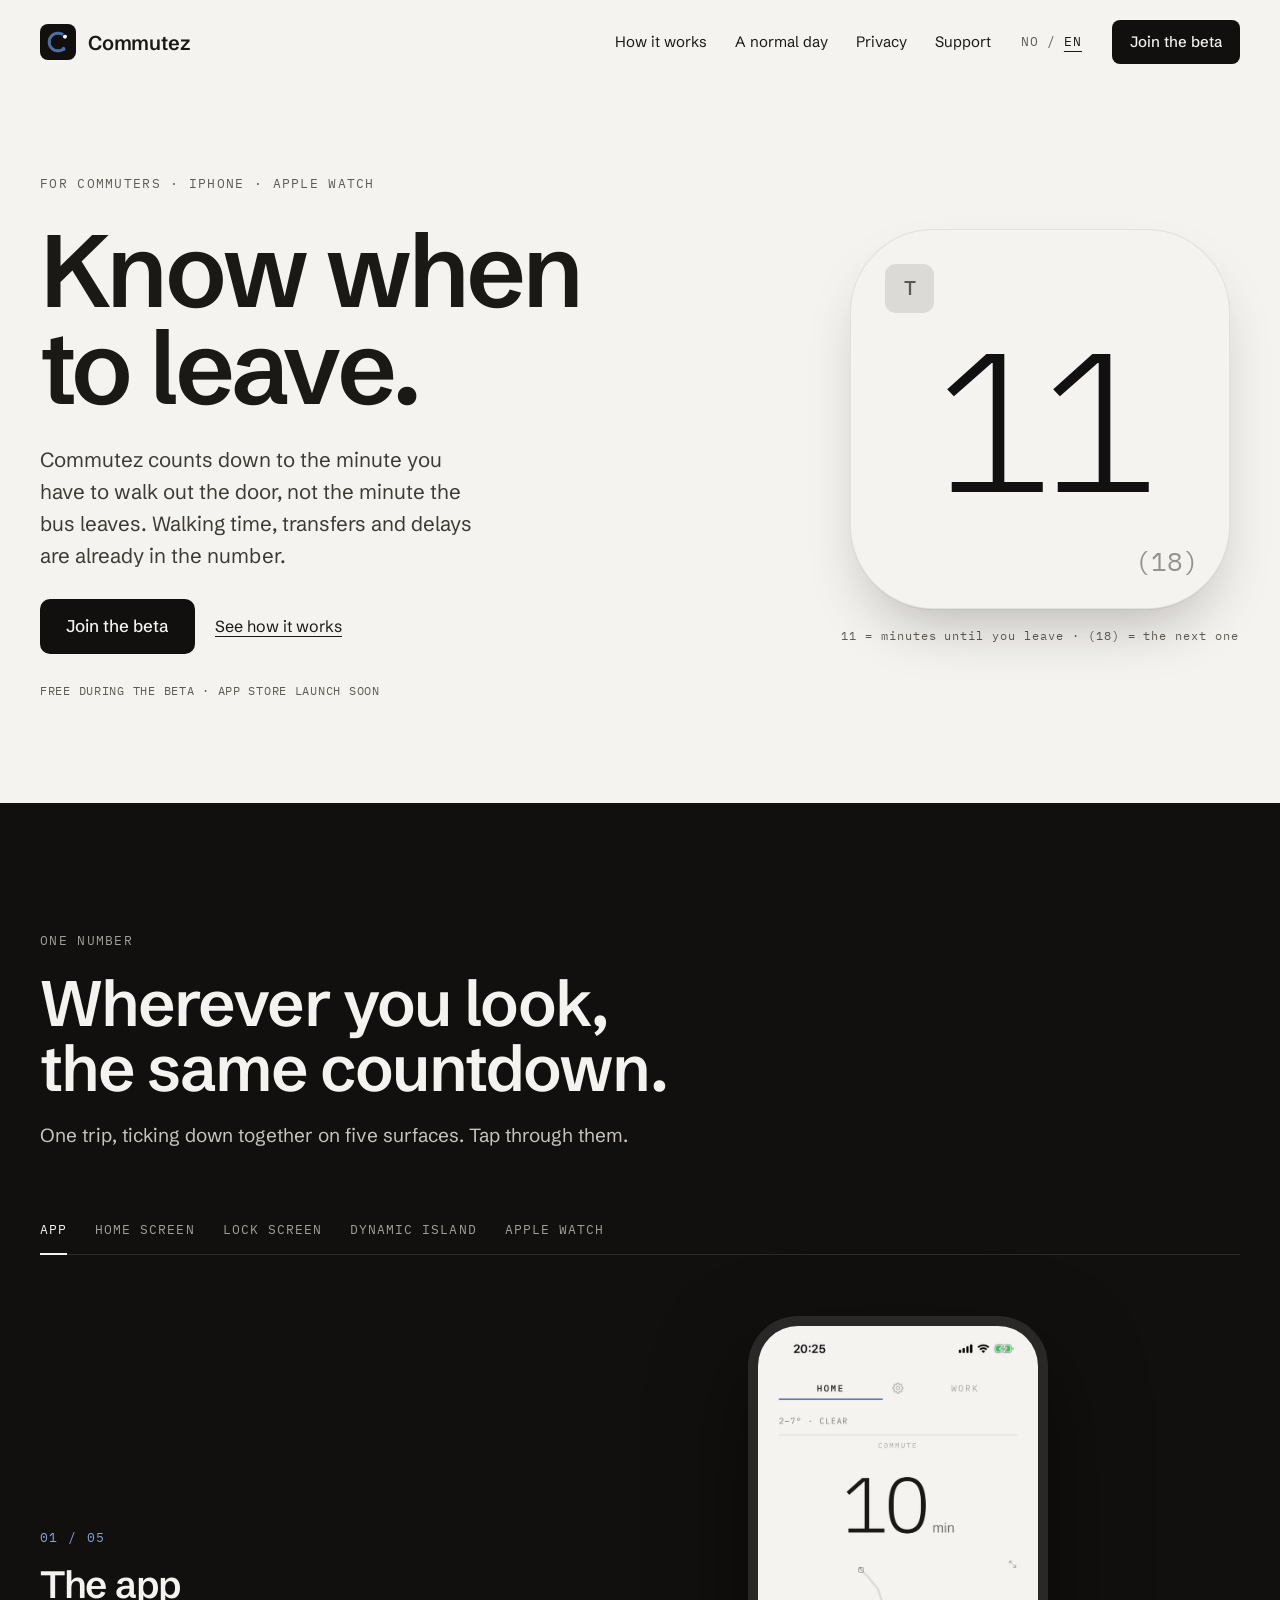
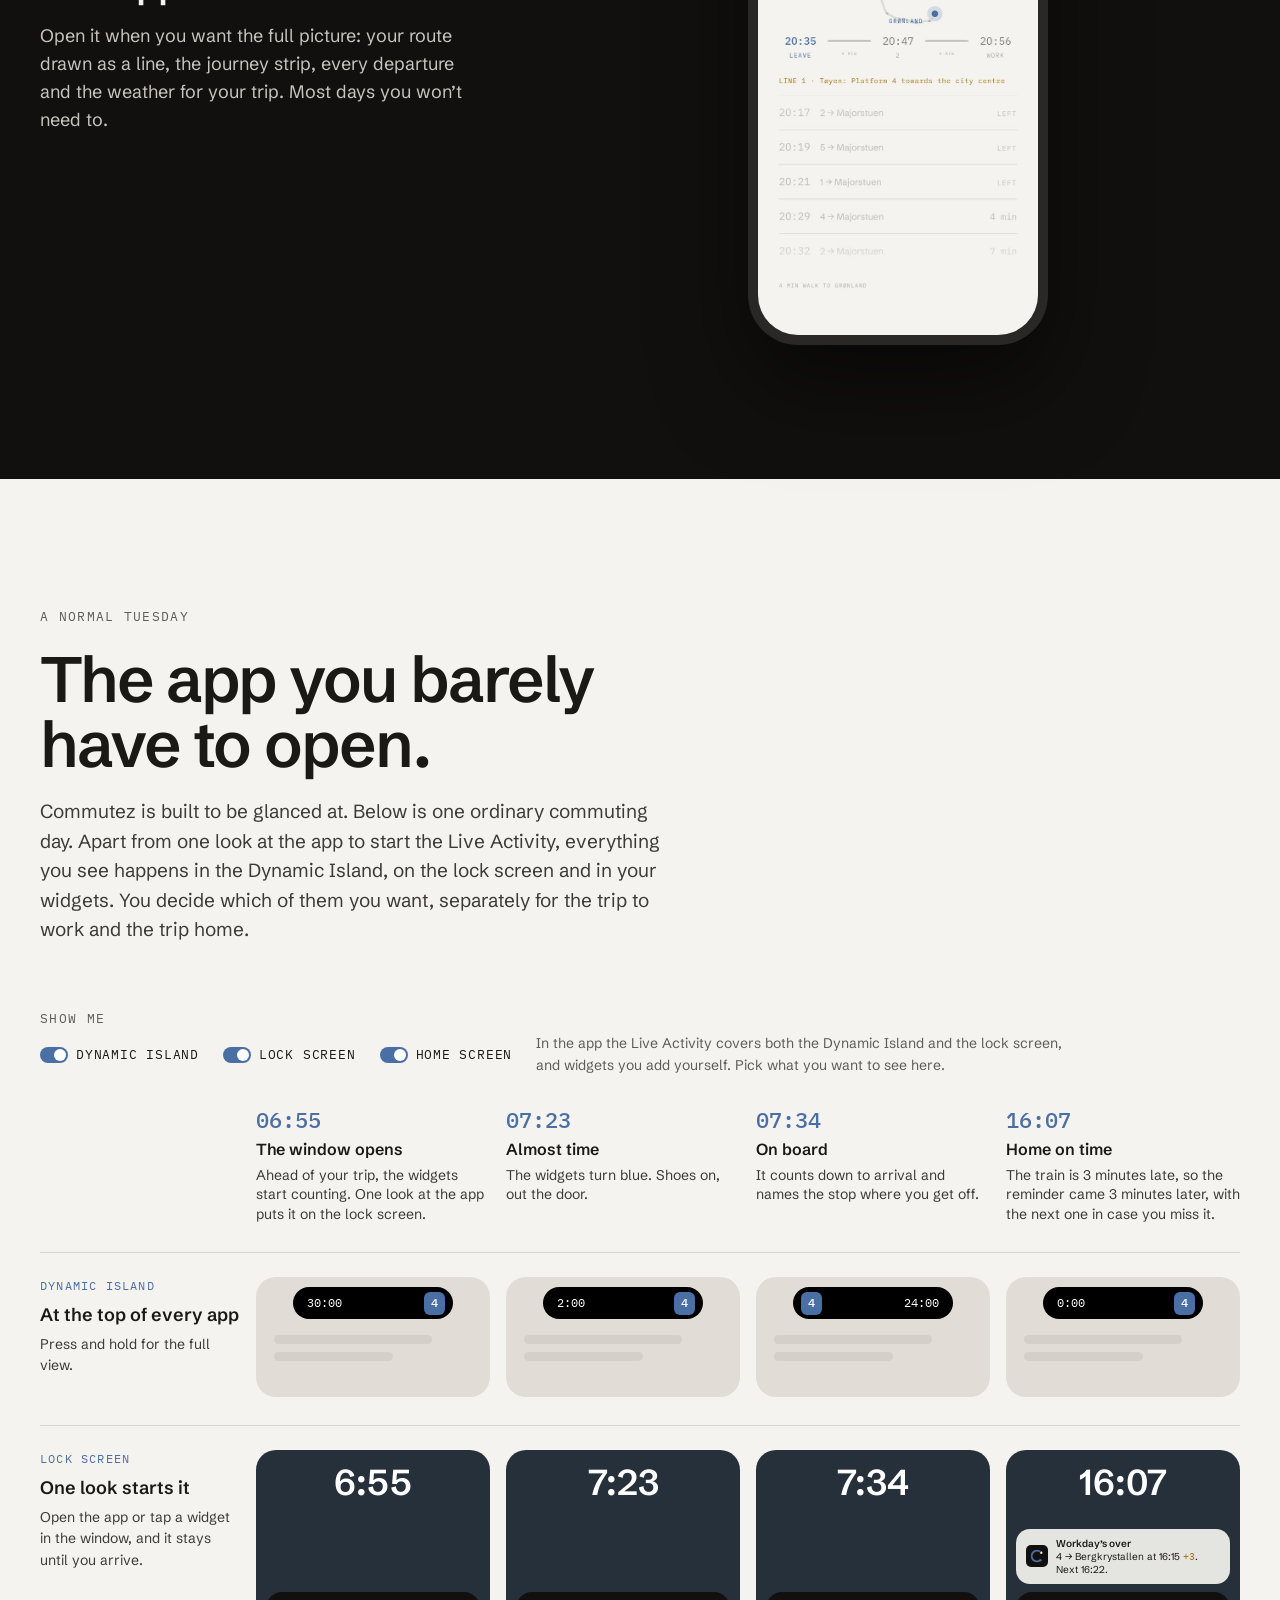
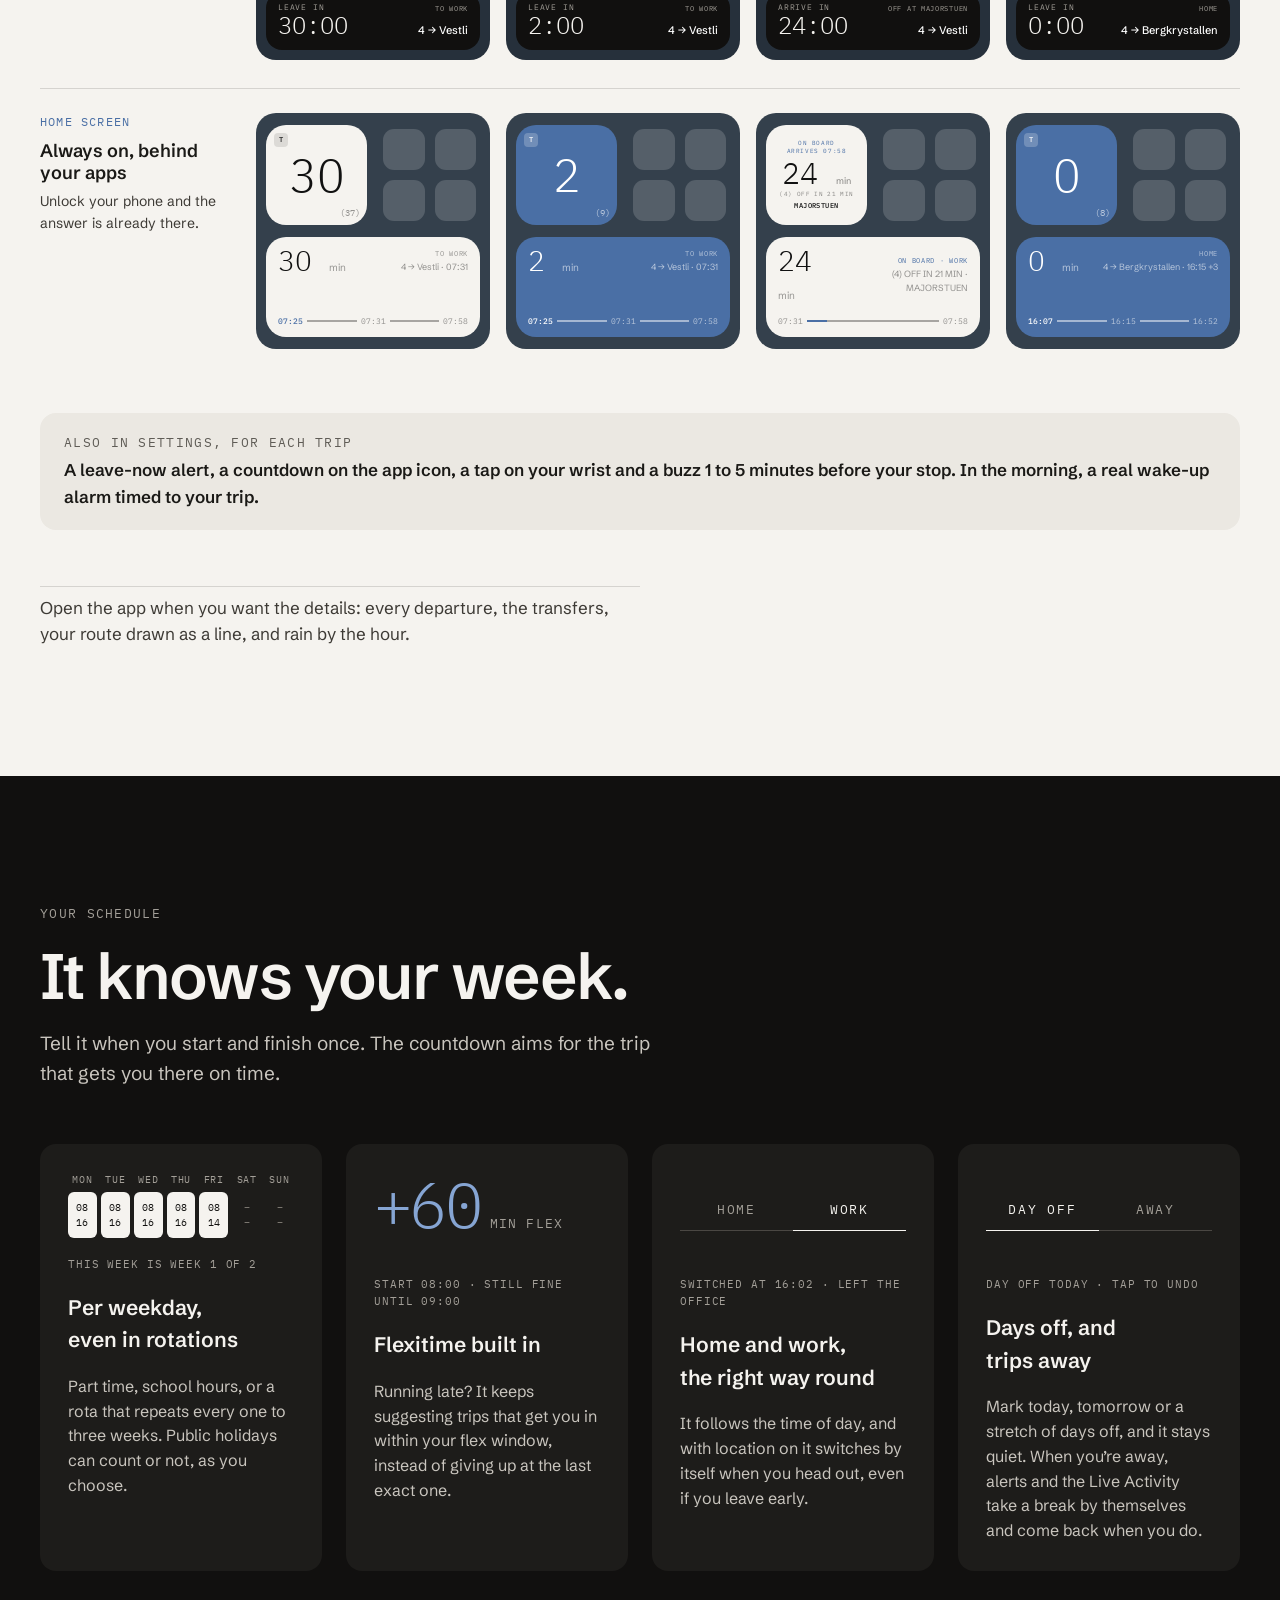
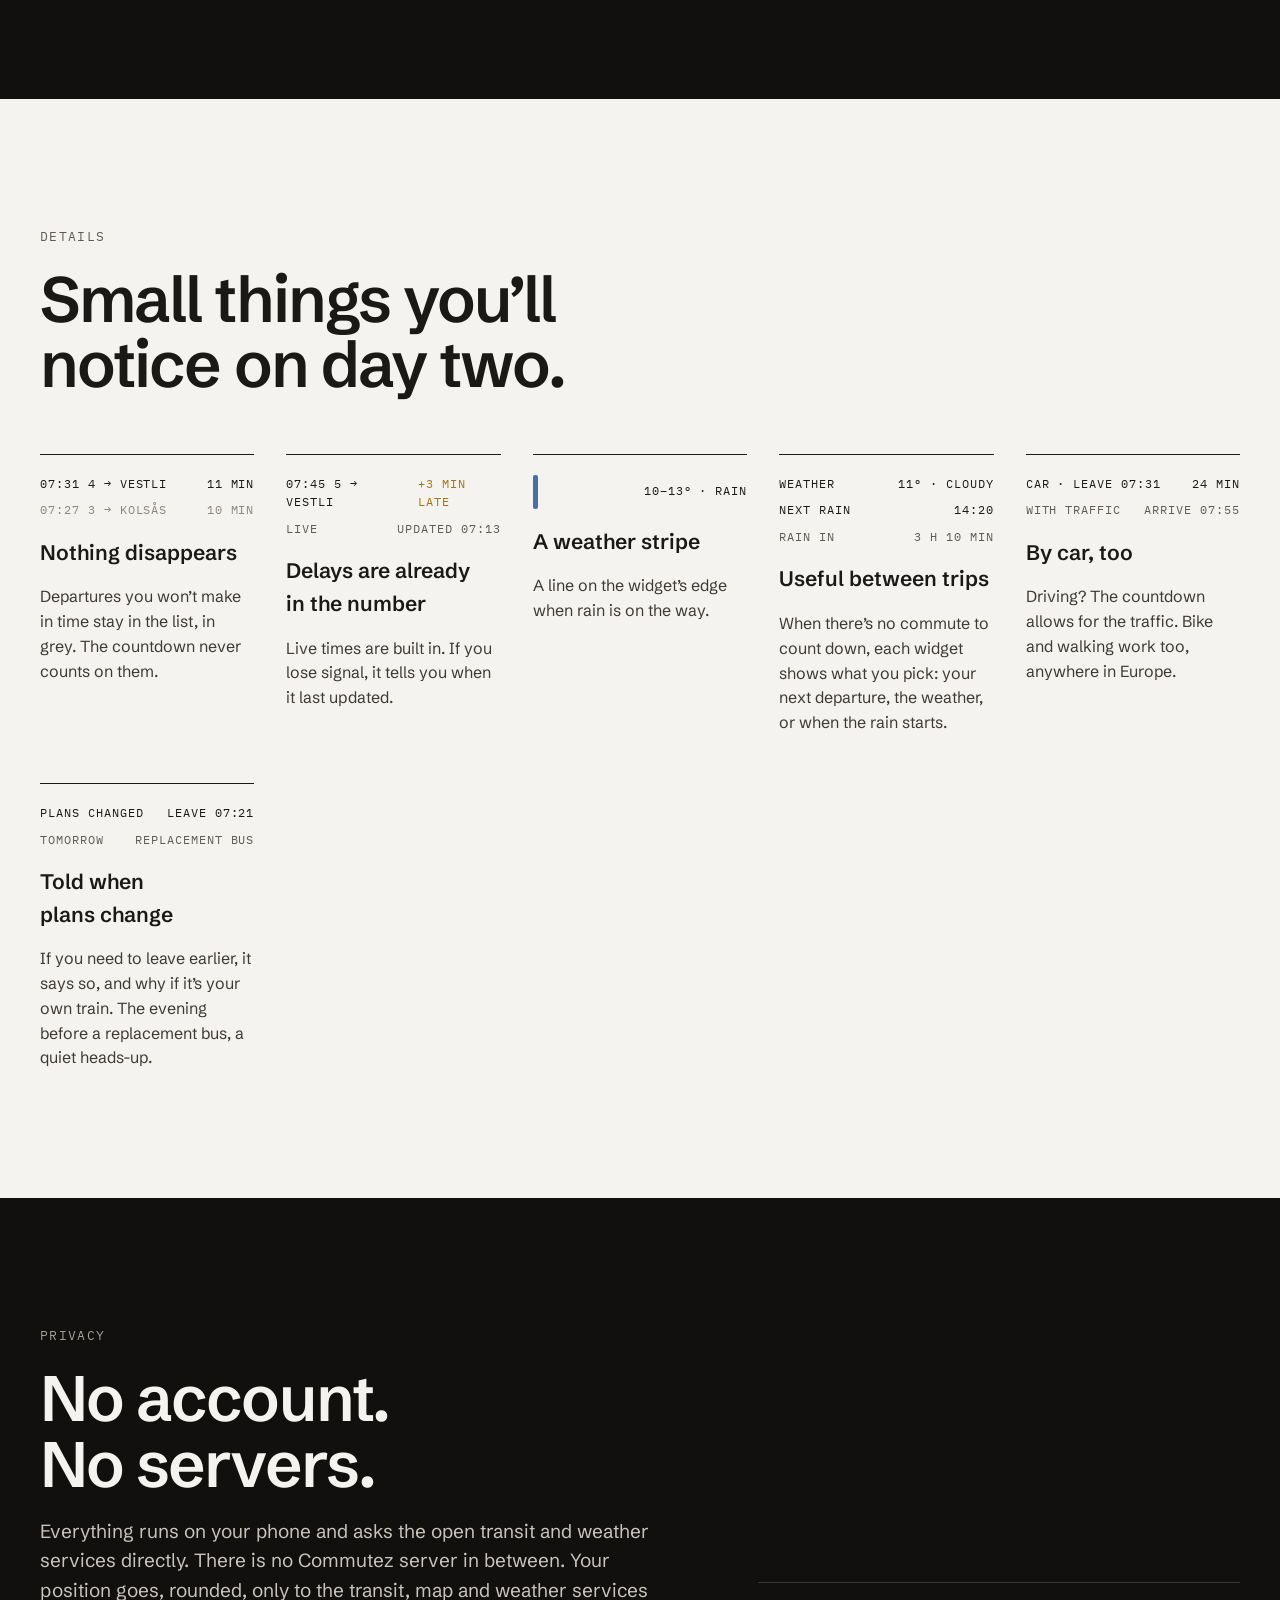
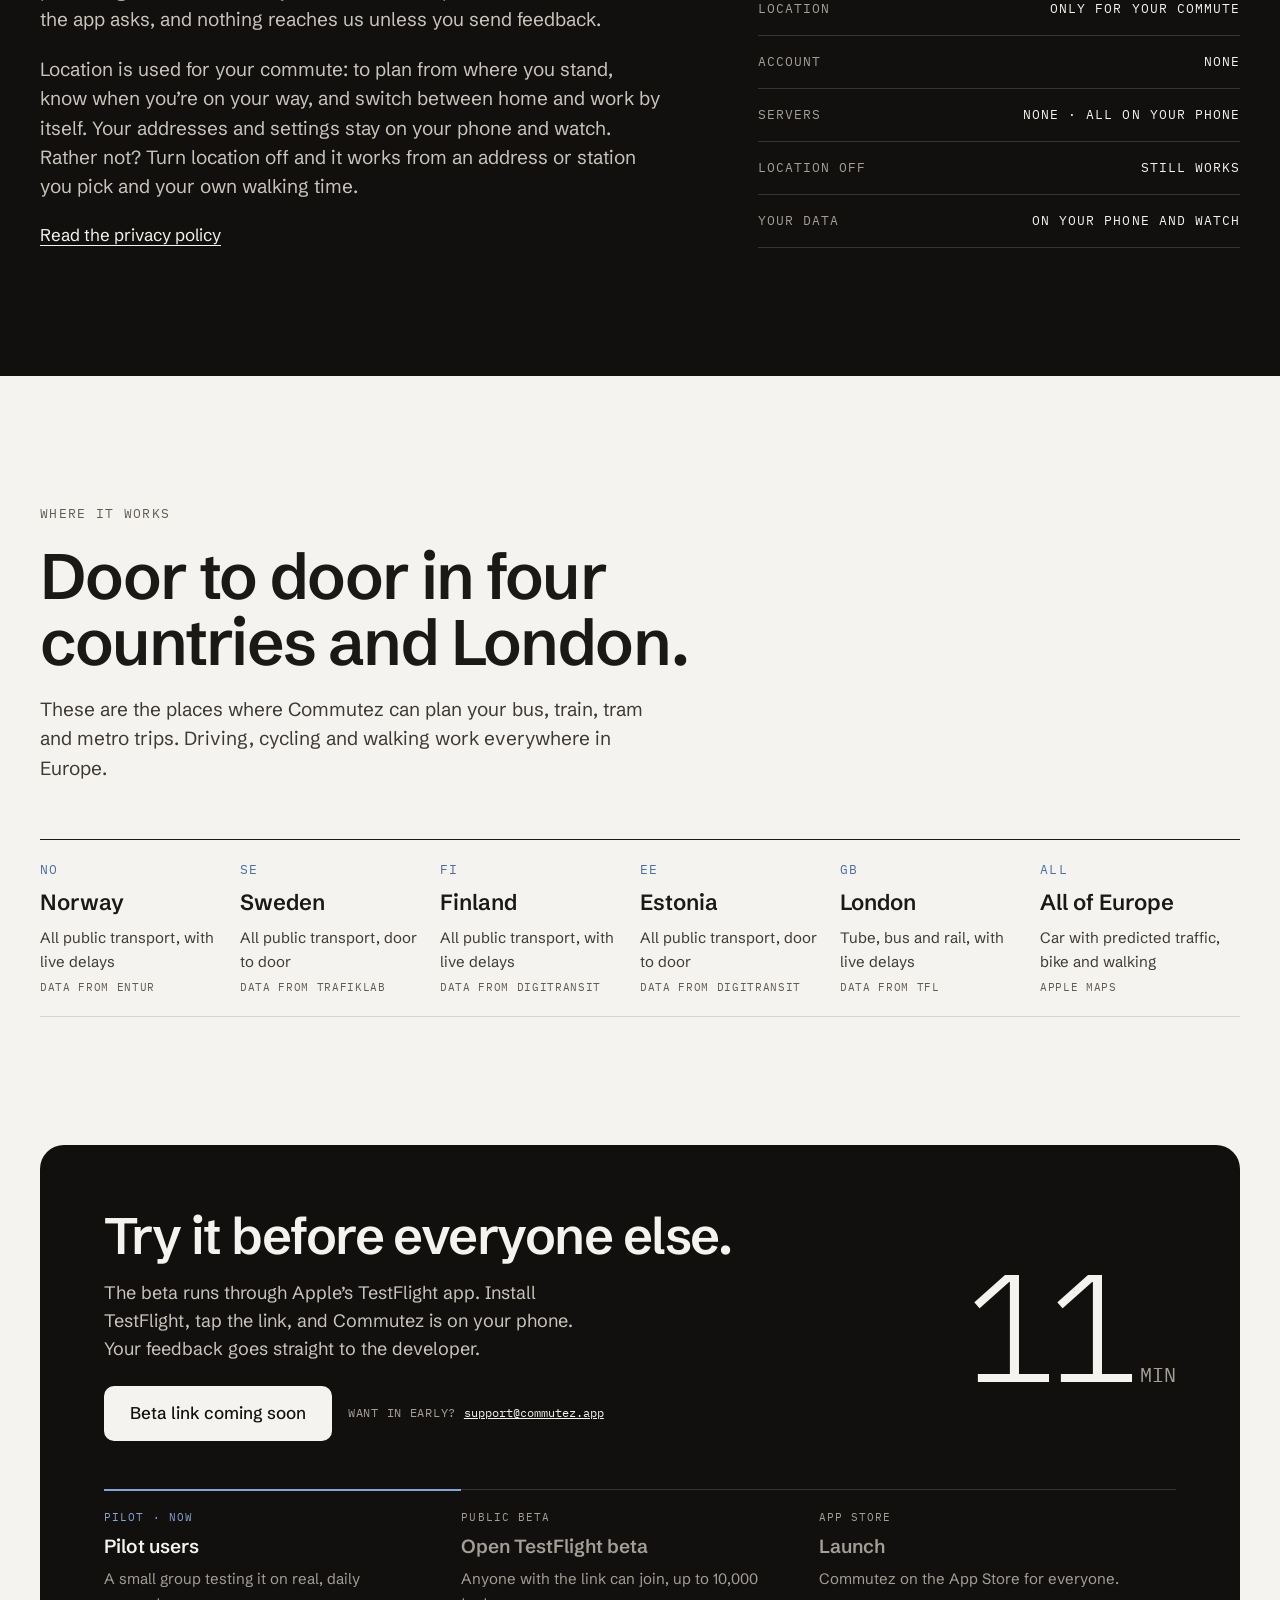
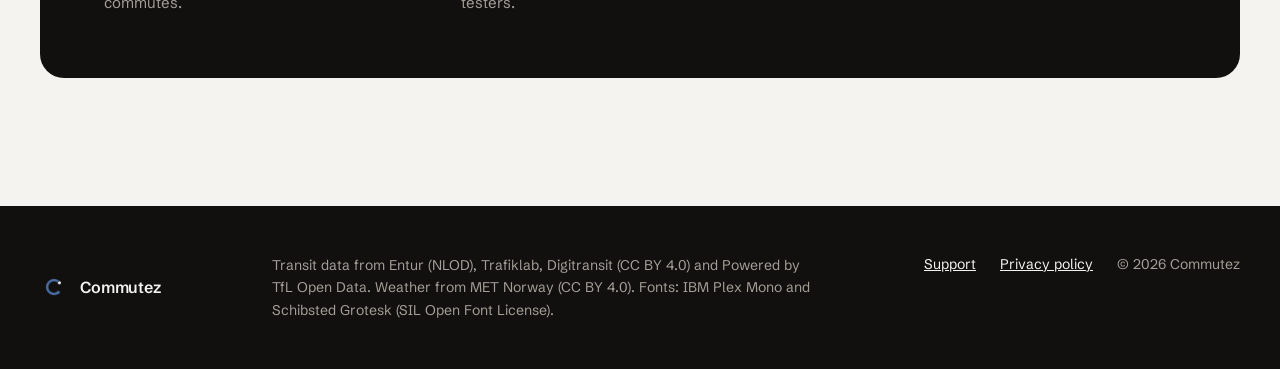
==== commit 0aebeed3: "Say what the app does, not how: plainer FAQ and details, shorter README Co-Authored-By: Claude Opus " ====
--- a/index.html
+++ b/index.html
@@ -327,13 +327,13 @@
         <div class="dir"><span>HOME</span><span class="on">WORK</span></div>
         <p class="meta">SWITCHED AT 16:02 · LEFT THE OFFICE</p>
         <h3>Home and work, the right way round</h3>
-        <p>It follows the time of day, and with location on it also switches the moment you leave the building, even if you leave early.</p>
+        <p>It follows the time of day, and with location on it switches by itself when you head out, even if you leave early.</p>
       </div>
       <div class="card">
         <div class="dir"><span class="on">DAY OFF</span><span>AWAY</span></div>
         <p class="meta">DAY OFF TODAY · TAP TO UNDO</p>
         <h3>Days off, and trips away</h3>
-        <p>Mark today, tomorrow or a stretch of days off, and it stays quiet. Far from home and work, alerts and the Live Activity pause by themselves and come back when you do.</p>
+        <p>Mark today, tomorrow or a stretch of days off, and it stays quiet. When you’re away, alerts and the Live Activity take a break by themselves and come back when you do.</p>
       </div>
     </div>
   </div>
@@ -350,7 +350,7 @@
       <div class="detail">
         <div class="rows"><div><span>07:31 4 → Vestli</span><span><span data-min>12</span> MIN</span></div><div class="grey"><span>07:27 3 → Kolsås</span><span><span data-run>11</span> MIN</span></div></div>
         <h3>Nothing disappears</h3>
-        <p>Departures you won’t make at walking pace stay in the list, in grey. The countdown never counts on them.</p>
+        <p>Departures you won’t make in time stay in the list, in grey. The countdown never counts on them.</p>
       </div>
       <div class="detail">
         <div class="rows"><div><span>07:45 5 → Vestli</span><span style="color:var(--amber)">+3 MIN LATE</span></div><div class="dim"><span>LIVE</span><span>UPDATED 07:13</span></div></div>
@@ -389,7 +389,7 @@
         <p class="eyebrow">Privacy</p>
         <h2 class="h2">No account. No servers.</h2>
         <p class="lede"><span class="t-long">Everything runs on your phone and asks the open transit and weather services directly. There is no Commutez server in between. Your position goes, rounded, only to the transit, map and weather services the app asks, and nothing reaches us unless you send feedback.</span><span class="t-short">Everything runs on your phone, straight against open transit and weather data. No Commutez server, and nothing reaches us unless you send feedback. Your location is only used for your commute.</span></p>
-        <p class="lede hide-phone">Location is used for your commute: to plan from where you stand, know when you’ve left and when you’re on board, and switch between home and work by itself. Your addresses and settings stay on your phone and watch. Rather not? Turn location off and it works from an address or station you pick and your own walking time.</p>
+        <p class="lede hide-phone">Location is used for your commute: to plan from where you stand, know when you’re on your way, and switch between home and work by itself. Your addresses and settings stay on your phone and watch. Rather not? Turn location off and it works from an address or station you pick and your own walking time.</p>
         <p><a class="text-link" href="/privacy/">Read the privacy policy</a></p>
       </div>
       <div class="facts">
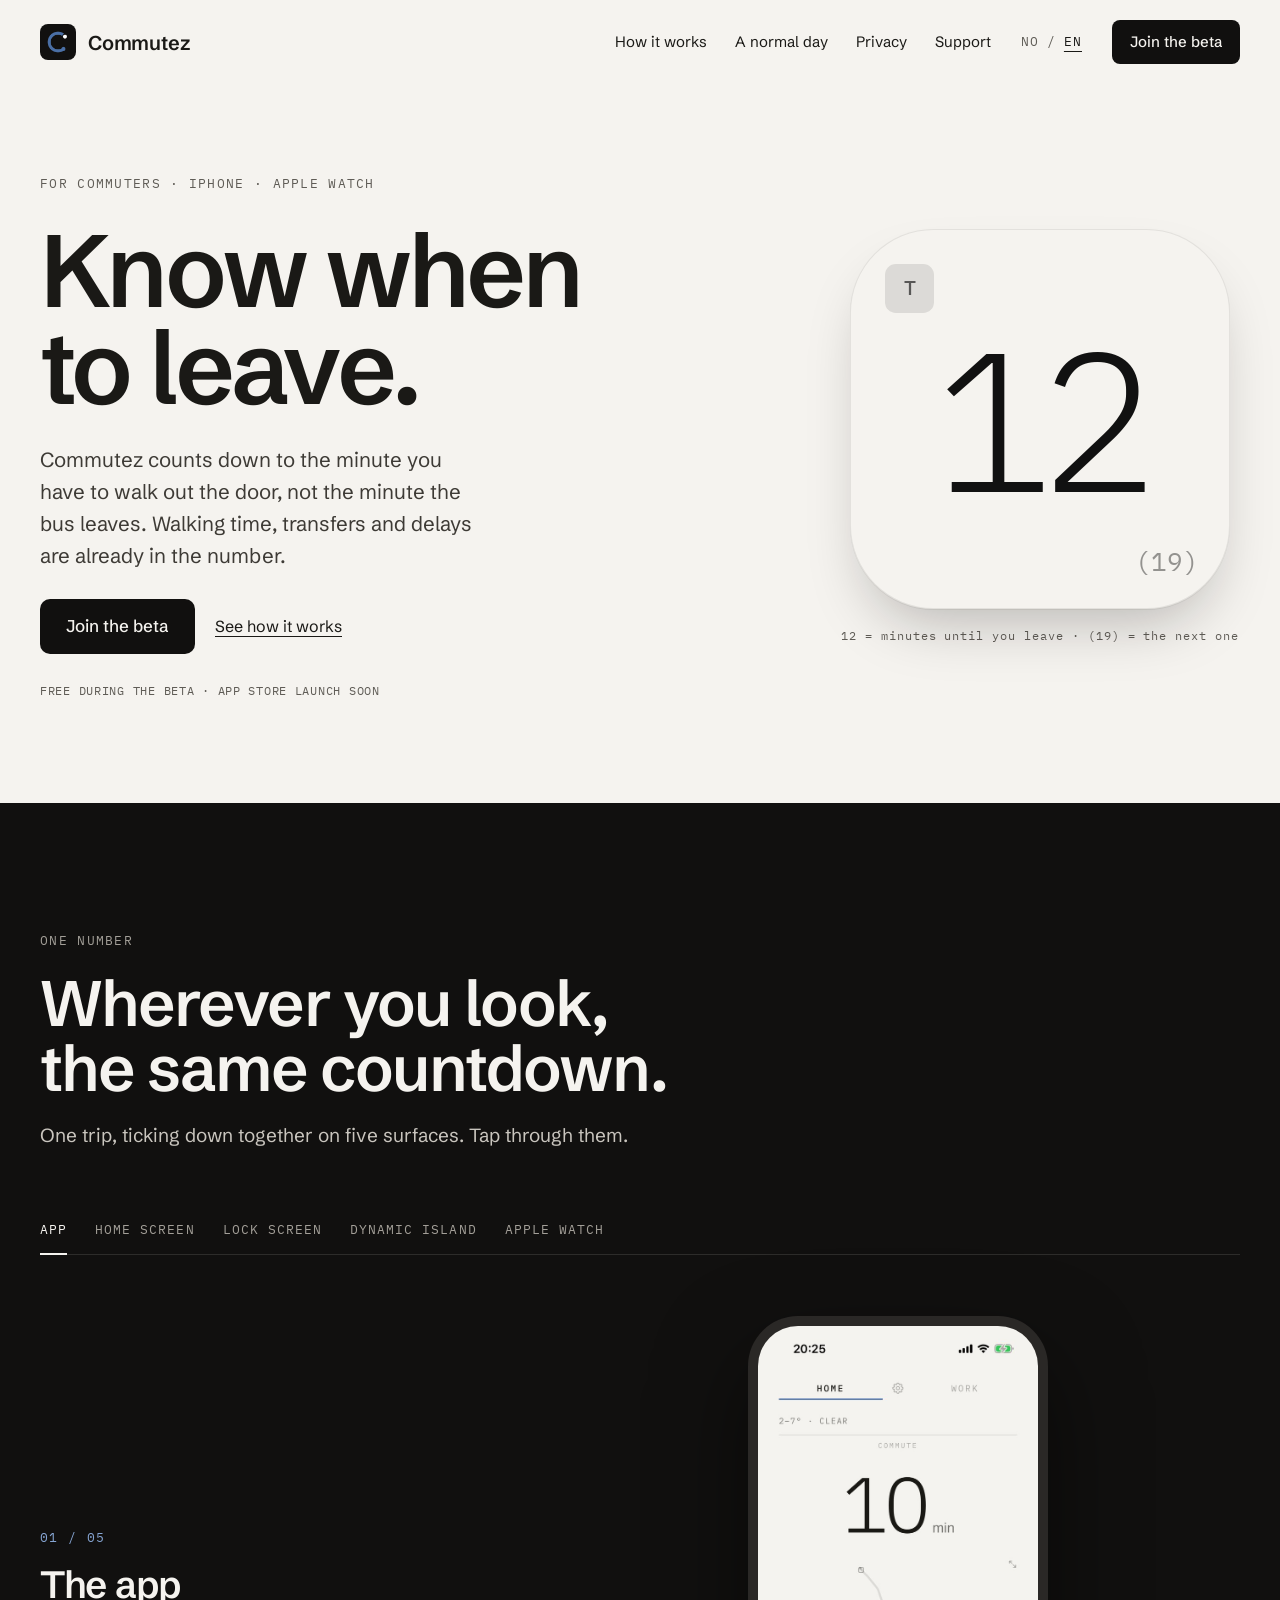
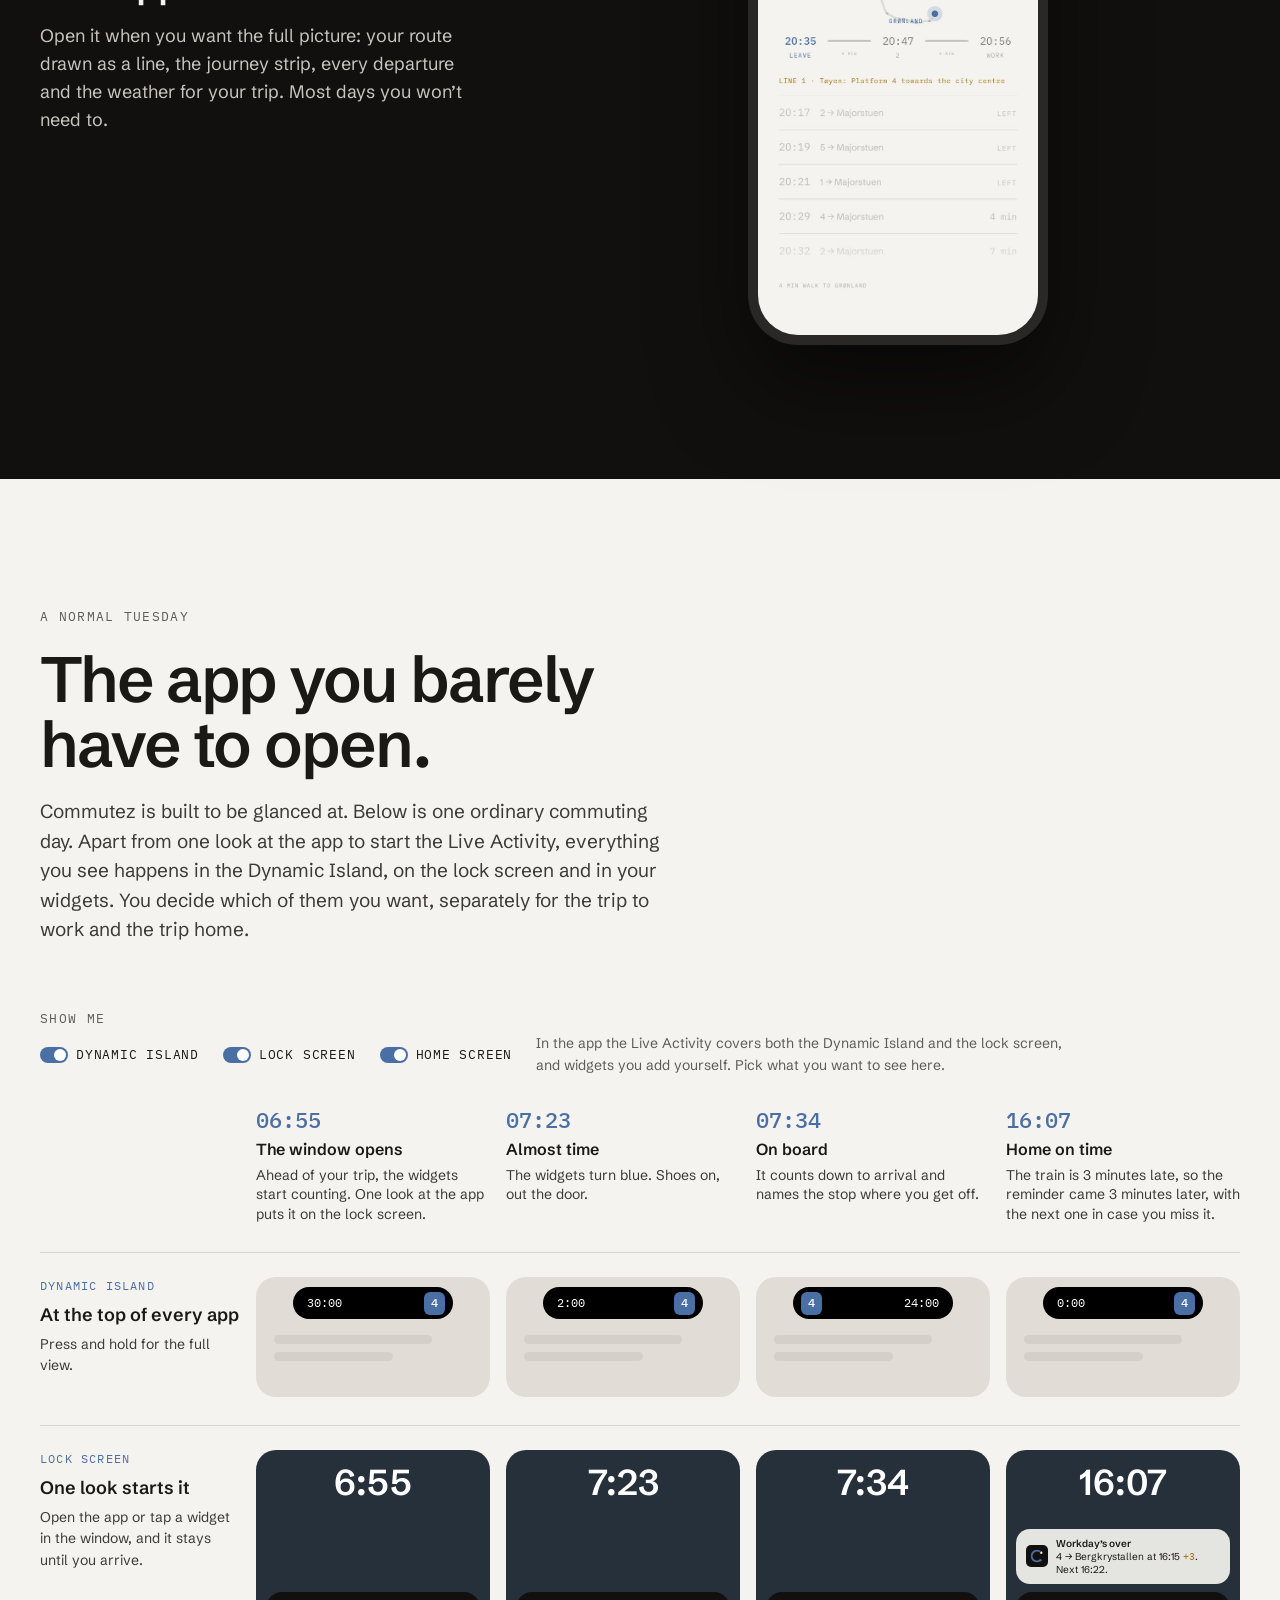
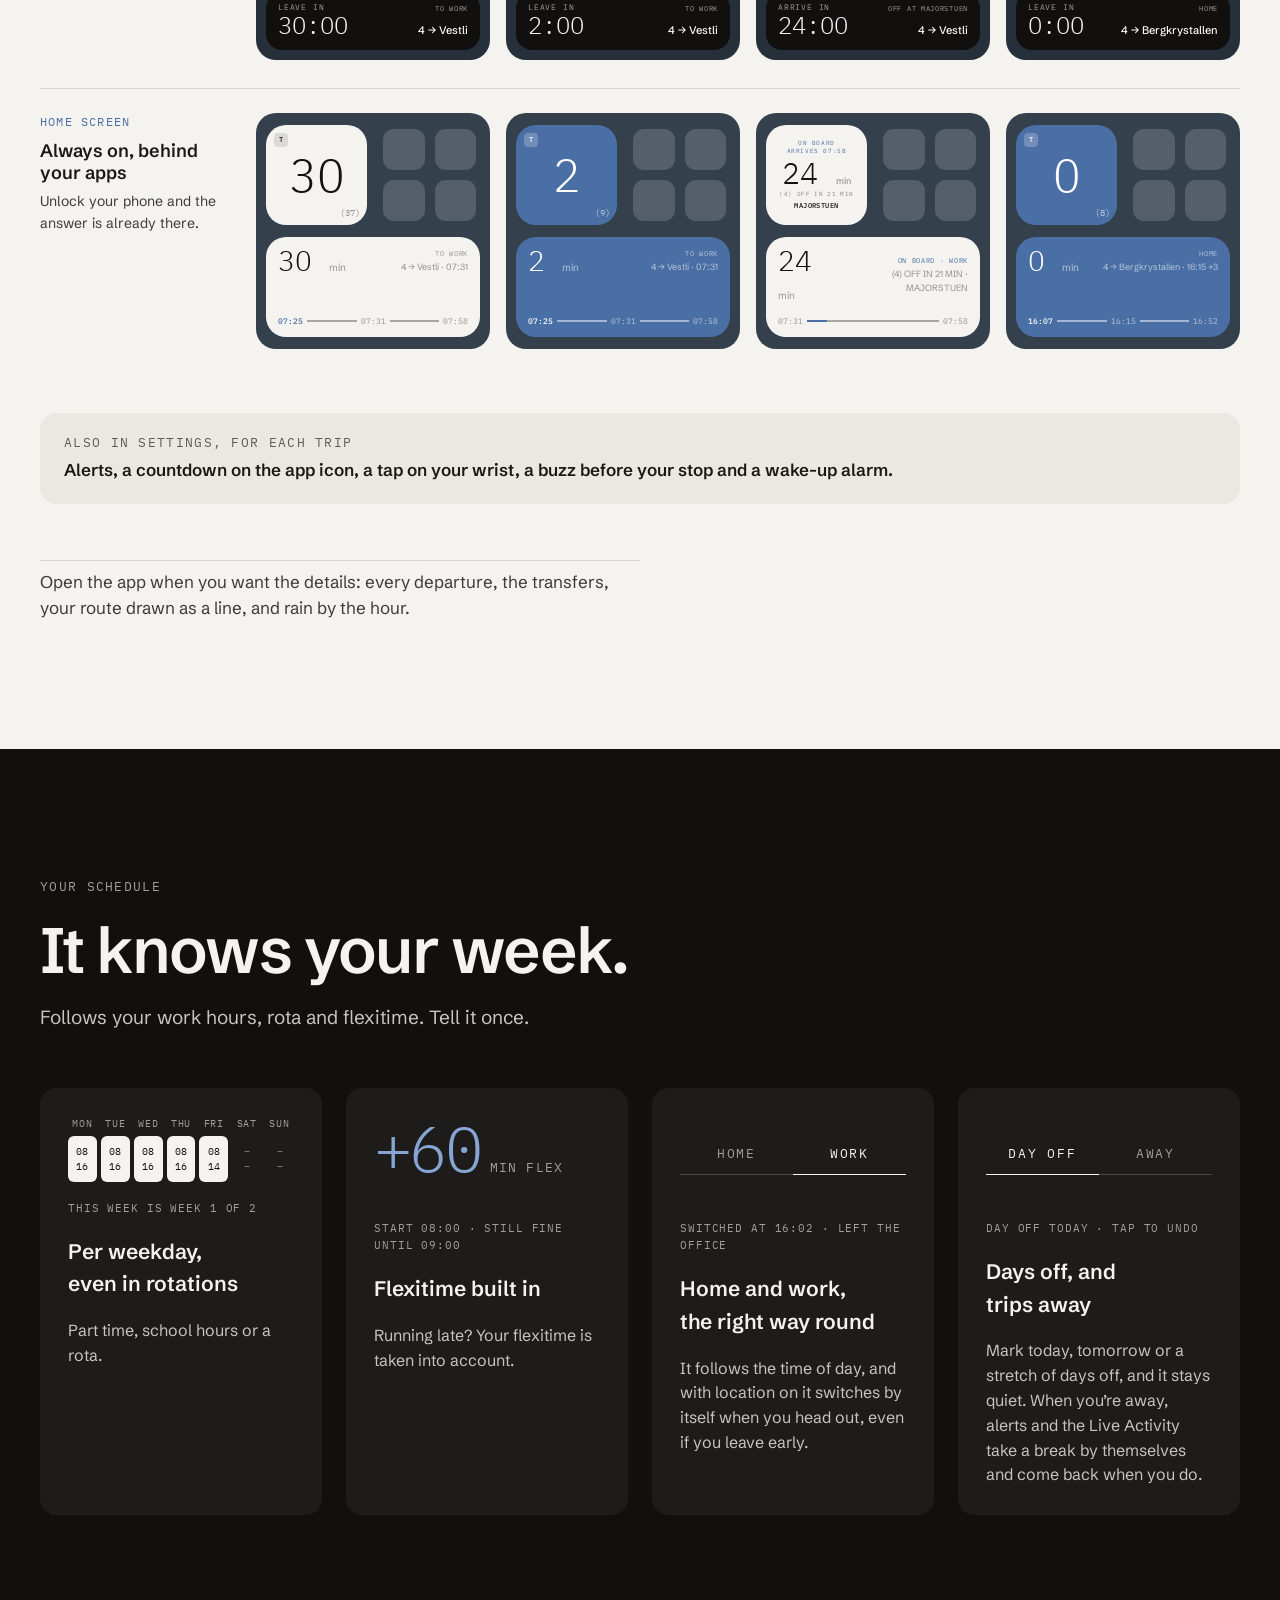
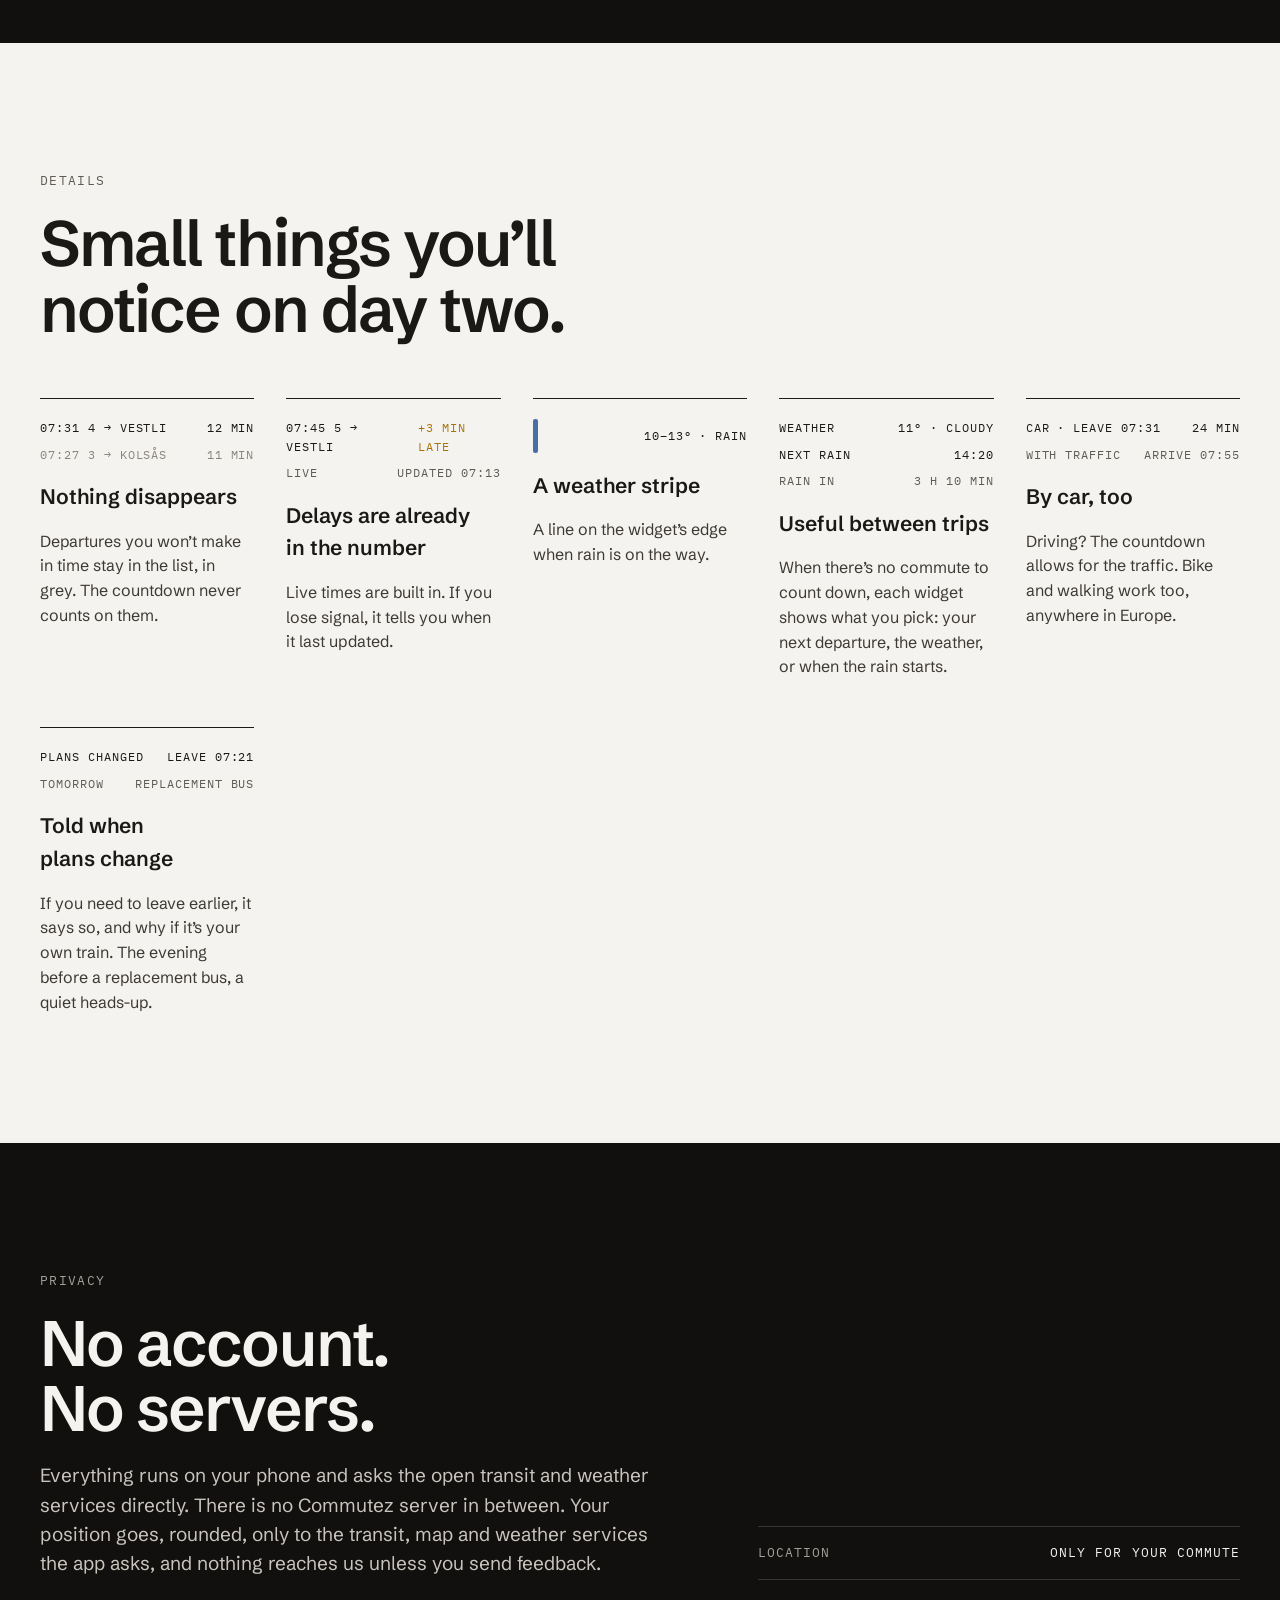
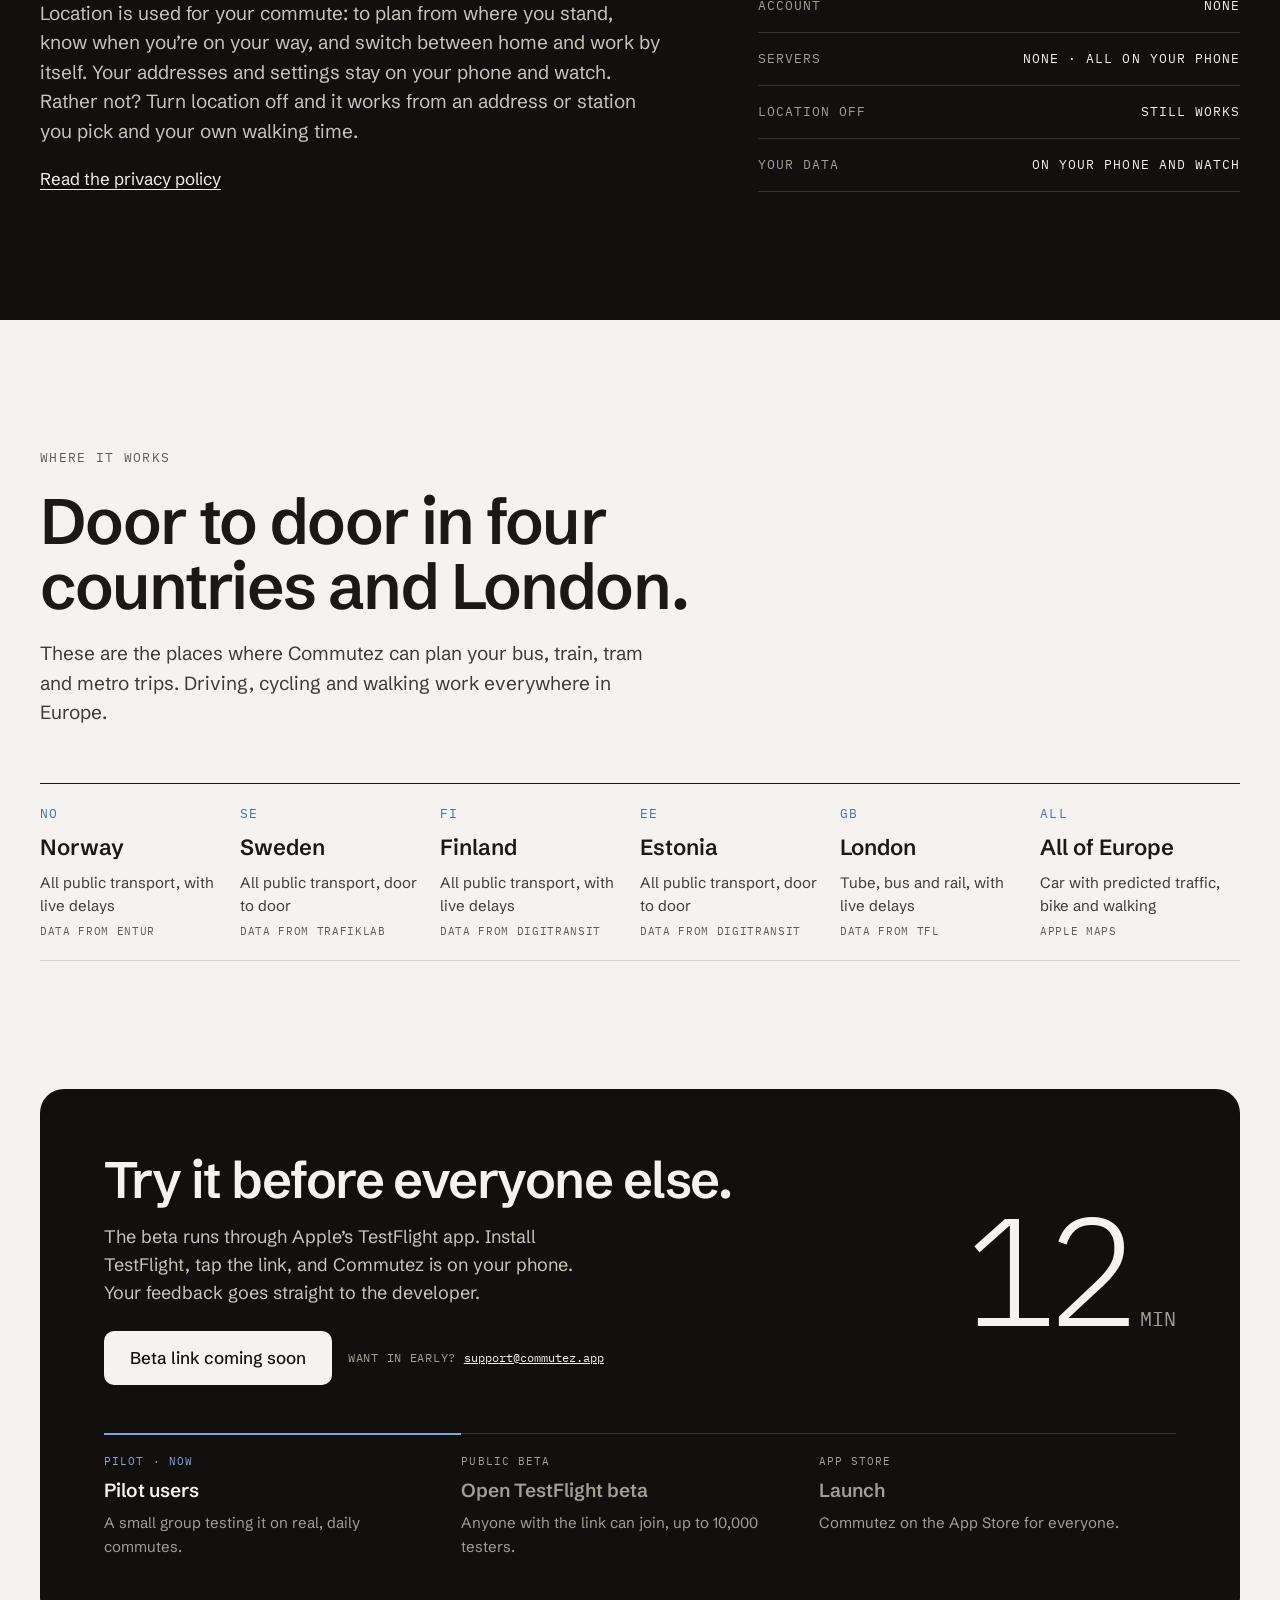
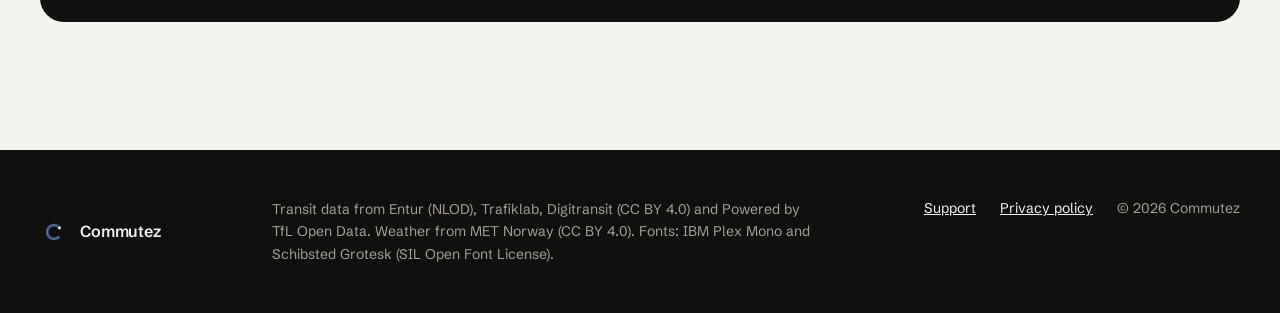
==== commit e3f1672c: "Front page: work hours, rota and flexitime at a glance, plainer settings line, no HTML comments Co-A" ====
--- a/index.html
+++ b/index.html
@@ -38,7 +38,6 @@
 
 <main>
 
-<!-- ============ HERO ============ -->
 <section class="hero" id="top">
   <div class="inner">
     <div class="hero-copy">
@@ -62,7 +61,6 @@
   </div>
 </section>
 
-<!-- ============ ONE NUMBER ============ -->
 <section class="band dark" id="how">
   <div class="inner">
     <div class="intro">
@@ -79,7 +77,6 @@
       <button role="tab" id="tab-watch" aria-controls="p-watch" aria-selected="false" tabindex="-1">Apple Watch</button>
     </div>
 
-    <!-- App -->
     <div class="surface panel" id="p-app" role="tabpanel" aria-labelledby="tab-app">
       <div class="surface-copy">
         <p class="step">01 / 05</p>
@@ -94,7 +91,6 @@
       </div>
     </div>
 
-    <!-- Home Screen -->
     <div class="surface panel" id="p-home" role="tabpanel" aria-labelledby="tab-home" hidden>
       <div class="surface-copy">
         <p class="step">02 / 05</p>
@@ -115,7 +111,6 @@
       </div>
     </div>
 
-    <!-- Lock Screen -->
     <div class="surface panel" id="p-lock" role="tabpanel" aria-labelledby="tab-lock" hidden>
       <div class="surface-copy">
         <p class="step">03 / 05</p>
@@ -135,7 +130,6 @@
       </div>
     </div>
 
-    <!-- Dynamic Island -->
     <div class="surface panel" id="p-island" role="tabpanel" aria-labelledby="tab-island" hidden>
       <div class="surface-copy">
         <p class="step">04 / 05</p>
@@ -162,7 +156,6 @@
       </div>
     </div>
 
-    <!-- Apple Watch -->
     <div class="surface panel" id="p-watch" role="tabpanel" aria-labelledby="tab-watch" hidden>
       <div class="surface-copy">
         <p class="step">05 / 05</p>
@@ -184,7 +177,6 @@
   </div>
 </section>
 
-<!-- ============ A NORMAL DAY ============ -->
 <section class="band" id="day">
   <div class="inner">
     <div class="intro">
@@ -194,10 +186,6 @@
       <p class="filter-hint phone-only">Switch any of them off as you go. In the app, one Live Activity switch covers the Dynamic Island and the lock screen.</p>
     </div>
 
-    <!-- Desktop: a grid, times across and surfaces down.
-         Phone: each surface is its own block and its four moments stack, so
-         you scroll through the whole day once per surface. The small
-         captions on each moment only show on a phone. -->
     <div class="day-scroll">
       <div class="day">
           <div class="day-filter" role="group" aria-label="Surfaces to show">
@@ -286,7 +274,7 @@
     <div class="day-end">
     <h2 class="h2 phone-only">More in settings.</h2>
     <div class="choices">
-      <div class="lead"><span class="eyebrow">Also in settings, for each trip</span><strong>A leave-now alert, a countdown on the app icon, a tap on your wrist and a buzz 1 to 5 minutes before your stop. In the morning, a real wake-up alarm timed to your trip.</strong></div>
+      <div class="lead"><span class="eyebrow">Also in settings, for each trip</span><strong>Alerts, a countdown on the app icon, a tap on your wrist, a buzz before your stop and a wake-up alarm.</strong></div>
     </div>
 
     <p class="closing"><span class="t-long">Open the app when you want the details: every departure, the transfers, your route drawn as a line, and rain by the hour.</span><span class="t-short">Open the app for the details: every departure, transfers, your route and rain by the hour.</span></p>
@@ -294,13 +282,12 @@
   </div>
 </section>
 
-<!-- ============ YOUR WEEK ============ -->
 <section class="band dark">
   <div class="inner">
     <div class="intro">
       <p class="eyebrow">Your schedule</p>
       <h2 class="h2">It knows your week.</h2>
-      <p class="lede">Tell it when you start and finish once. The countdown aims for the trip that gets you there on time.</p>
+      <p class="lede">Follows your work hours, rota and flexitime. Tell it once.</p>
     </div>
     <div class="cards">
       <div class="card">
@@ -315,13 +302,13 @@
         </div>
         <p class="meta">THIS WEEK IS WEEK 1 OF 2</p>
         <h3>Per weekday, even in rotations</h3>
-        <p>Part time, school hours, or a rota that repeats every one to three weeks. Public holidays can count or not, as you choose.</p>
+        <p>Part time, school hours or a rota.</p>
       </div>
       <div class="card">
         <div class="flex"><span class="n">+60</span><span class="u">MIN FLEX</span></div>
         <p class="meta">START 08:00 · STILL FINE UNTIL 09:00</p>
         <h3>Flexitime built in</h3>
-        <p>Running late? It keeps suggesting trips that get you in within your flex window, instead of giving up at the last exact one.</p>
+        <p>Running late? Your flexitime is taken into account.</p>
       </div>
       <div class="card">
         <div class="dir"><span>HOME</span><span class="on">WORK</span></div>
@@ -339,7 +326,6 @@
   </div>
 </section>
 
-<!-- ============ DETAILS ============ -->
 <section class="band">
   <div class="inner">
     <div class="intro">
@@ -381,7 +367,6 @@
   </div>
 </section>
 
-<!-- ============ PRIVACY ============ -->
 <section class="band dark" id="privacy">
   <div class="inner">
     <div class="split">
@@ -403,7 +388,6 @@
   </div>
 </section>
 
-<!-- ============ COUNTRIES ============ -->
 <section class="band" id="countries">
   <div class="inner">
     <div class="intro">
@@ -422,7 +406,6 @@
   </div>
 </section>
 
-<!-- ============ GET IT ============ -->
 <section class="get" id="get">
   <div class="box">
     <div class="row">
@@ -430,9 +413,6 @@
         <h2>Try it before everyone else.</h2>
         <p><span class="t-long">The beta runs through Apple’s TestFlight app. Install TestFlight, tap the link, and Commutez is on your phone. Your feedback goes straight to the developer.</span><span class="t-short">The beta runs through Apple’s TestFlight app. Your feedback goes straight to the developer.</span></p>
         <div class="actions">
-          <!-- BETA LINK: replace this span with
-               <a class="btn light" href="https://testflight.apple.com/join/XXXXXXXX">Join the beta on TestFlight</a>
-               when the public TestFlight link exists. -->
           <span class="btn light" aria-disabled="true">Beta link coming soon</span>
           <span class="soon">Want in early? <a href="mailto:support@commutez.app" style="color:var(--paper)">support@commutez.app</a></span>
         </div>
